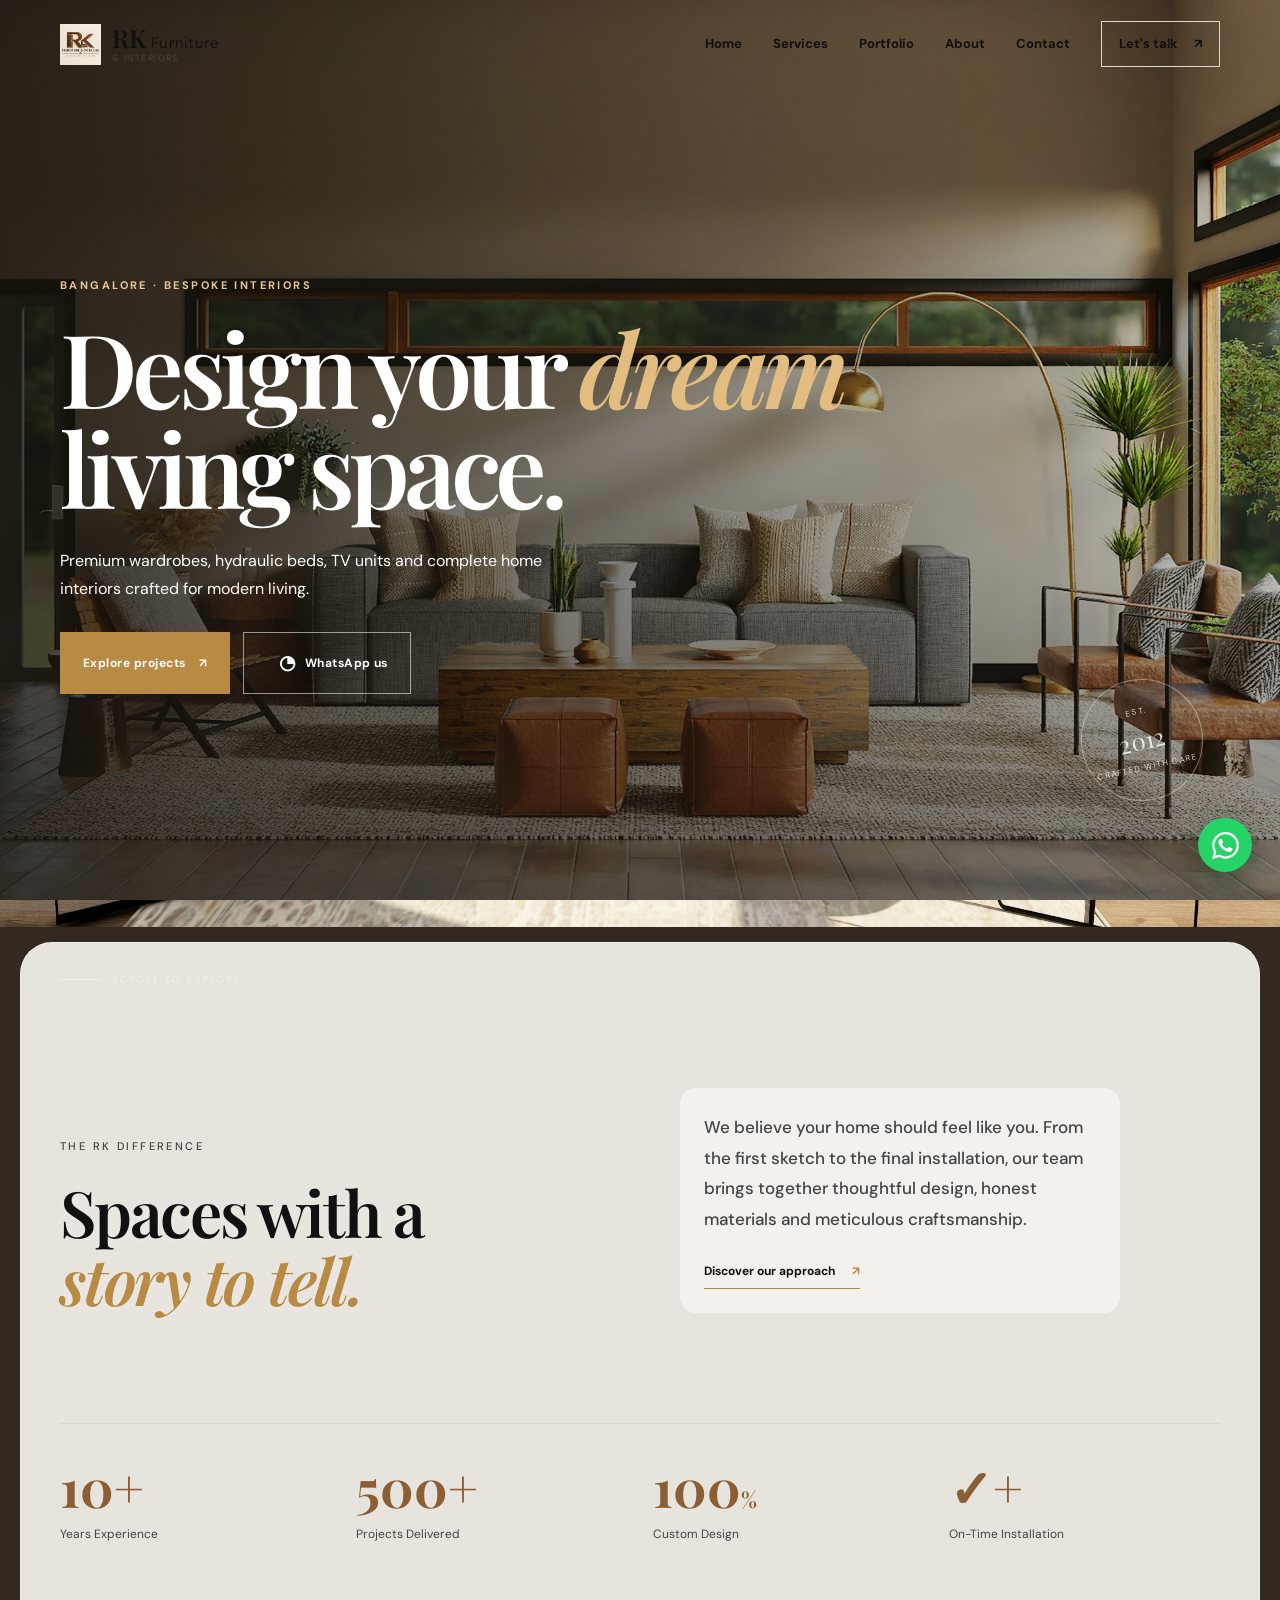
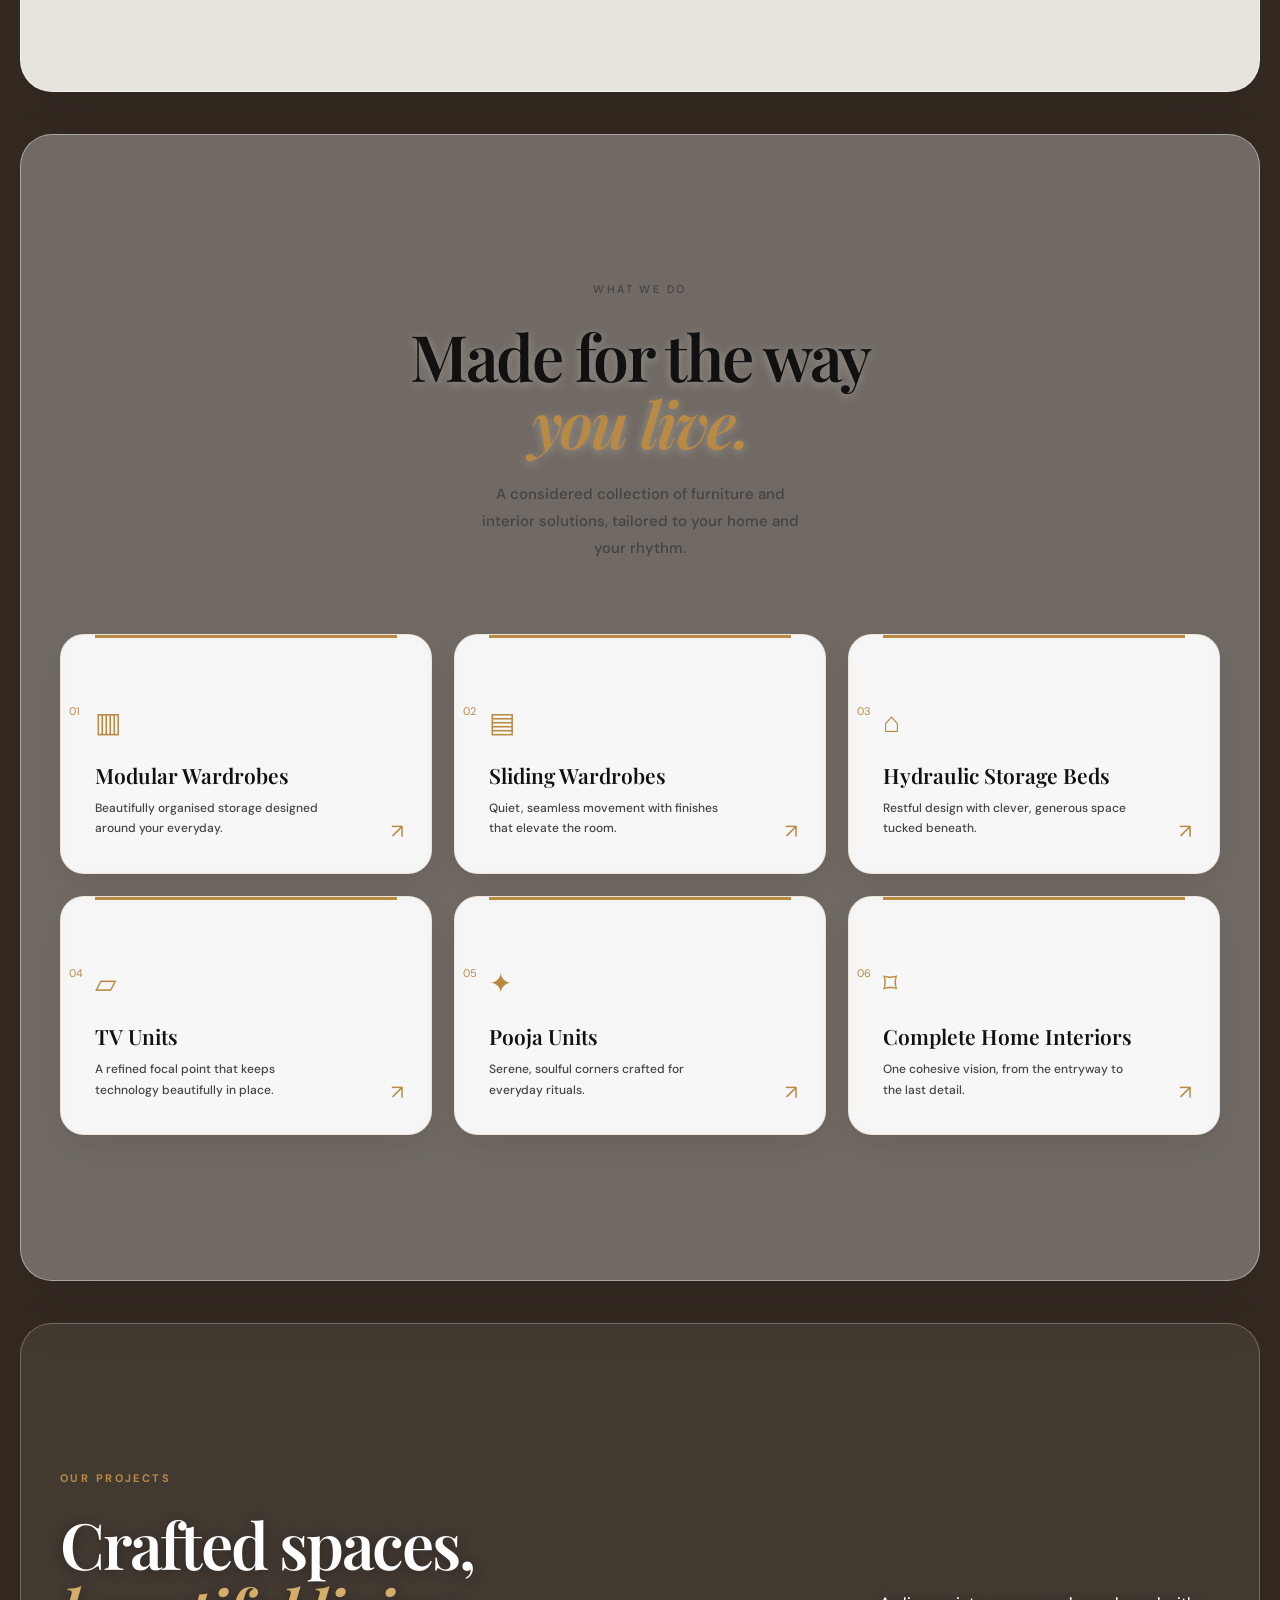
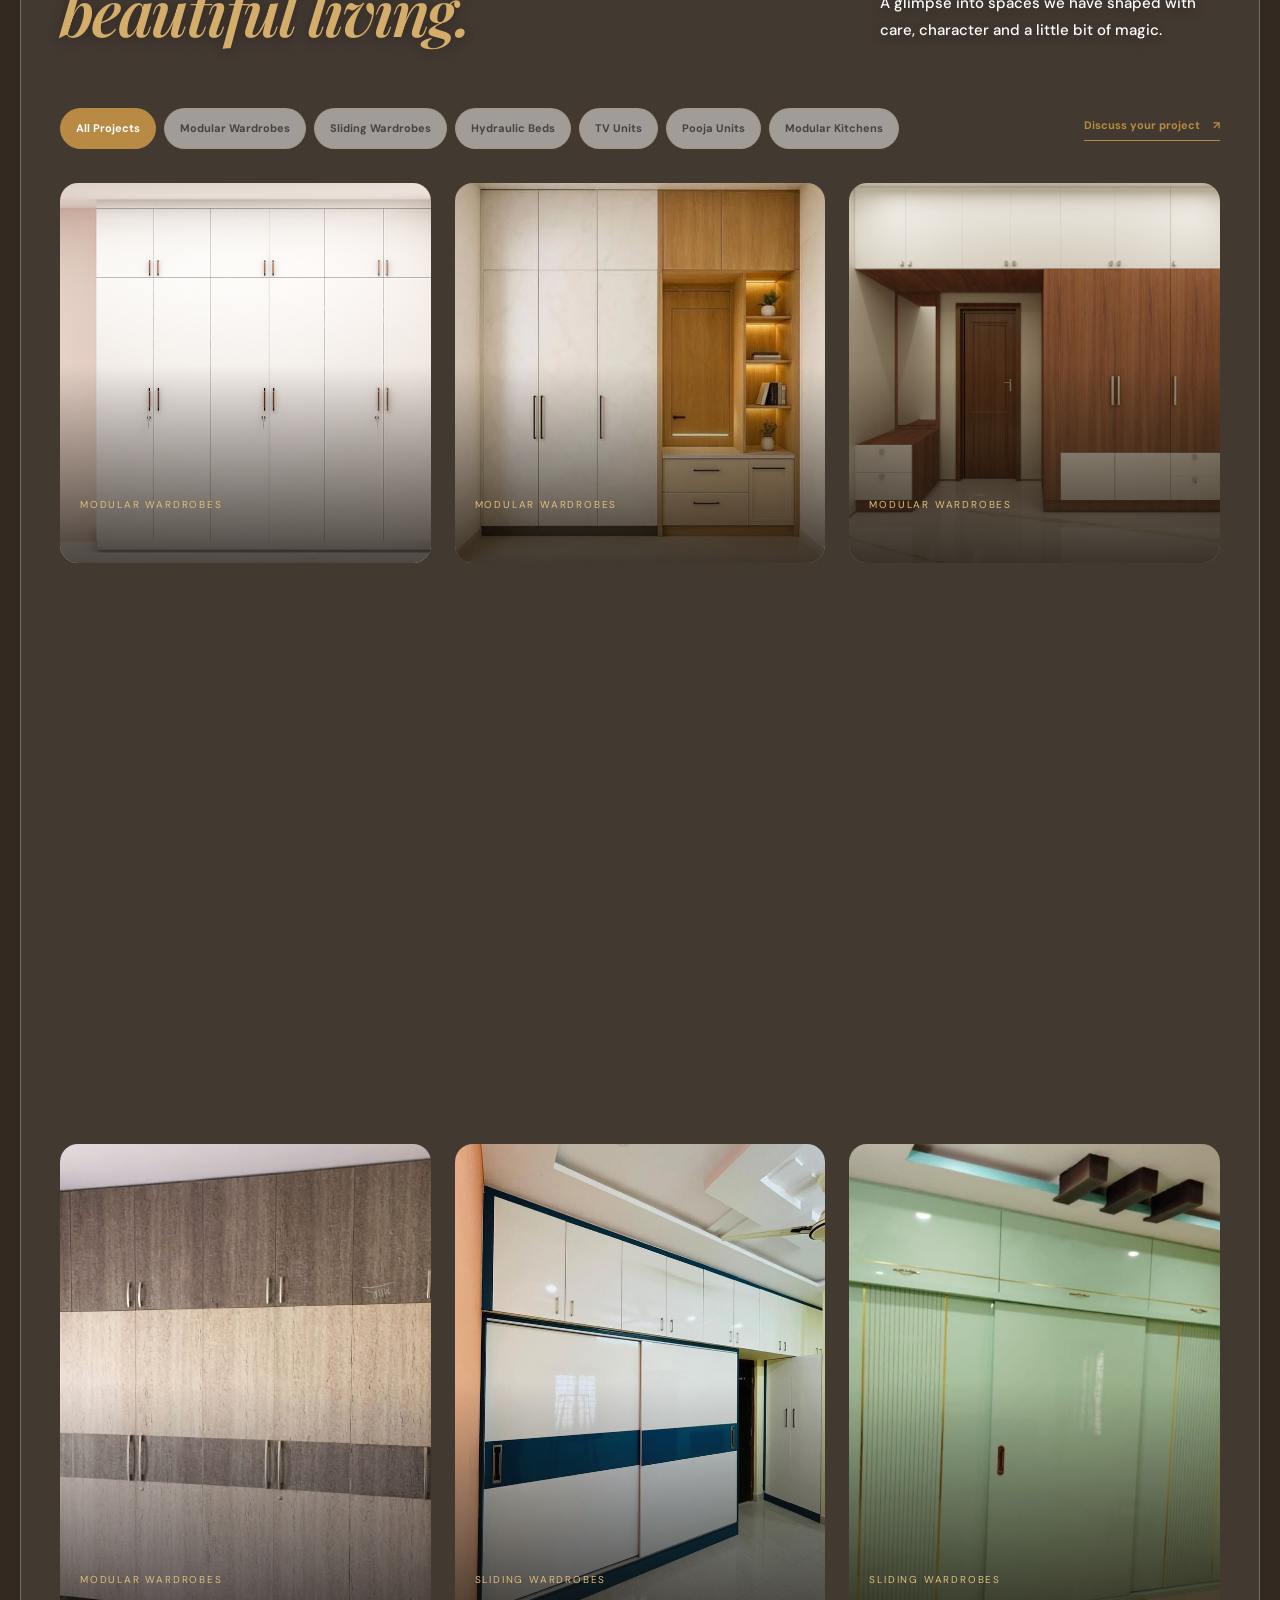
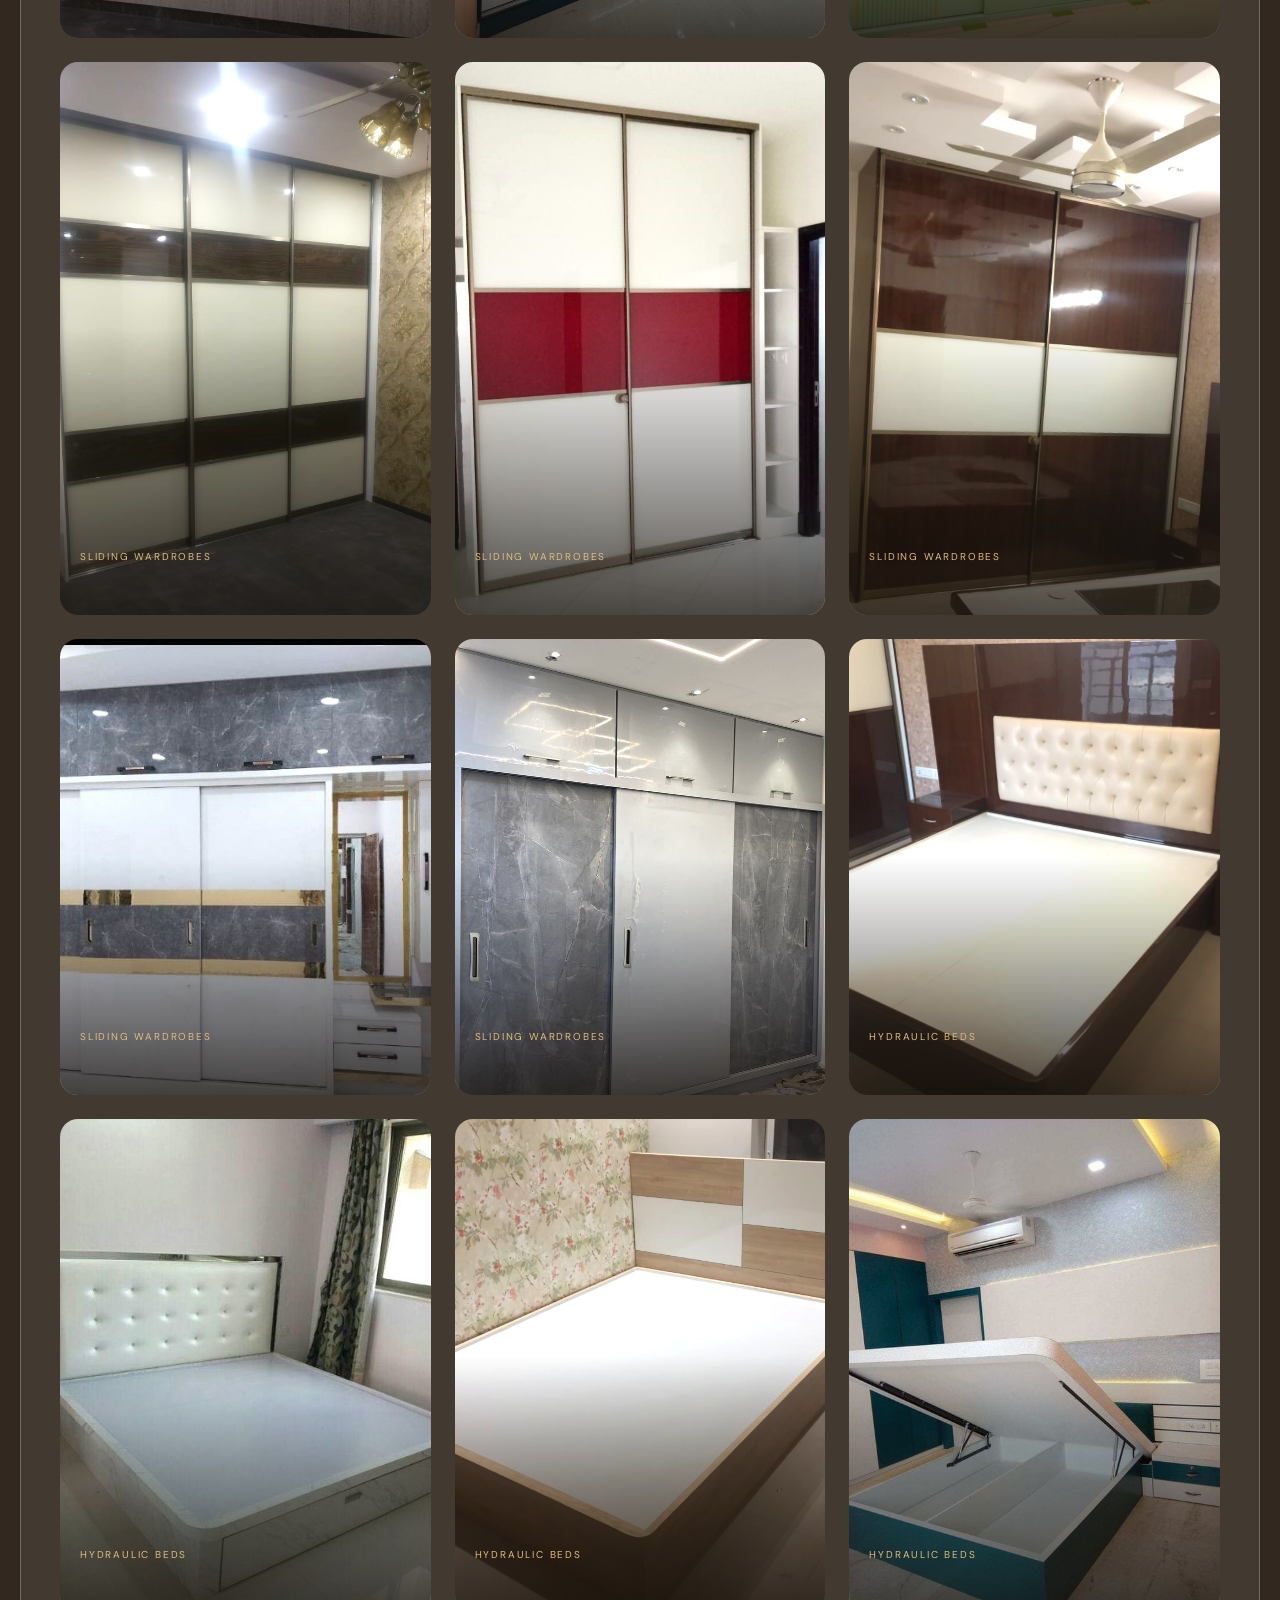
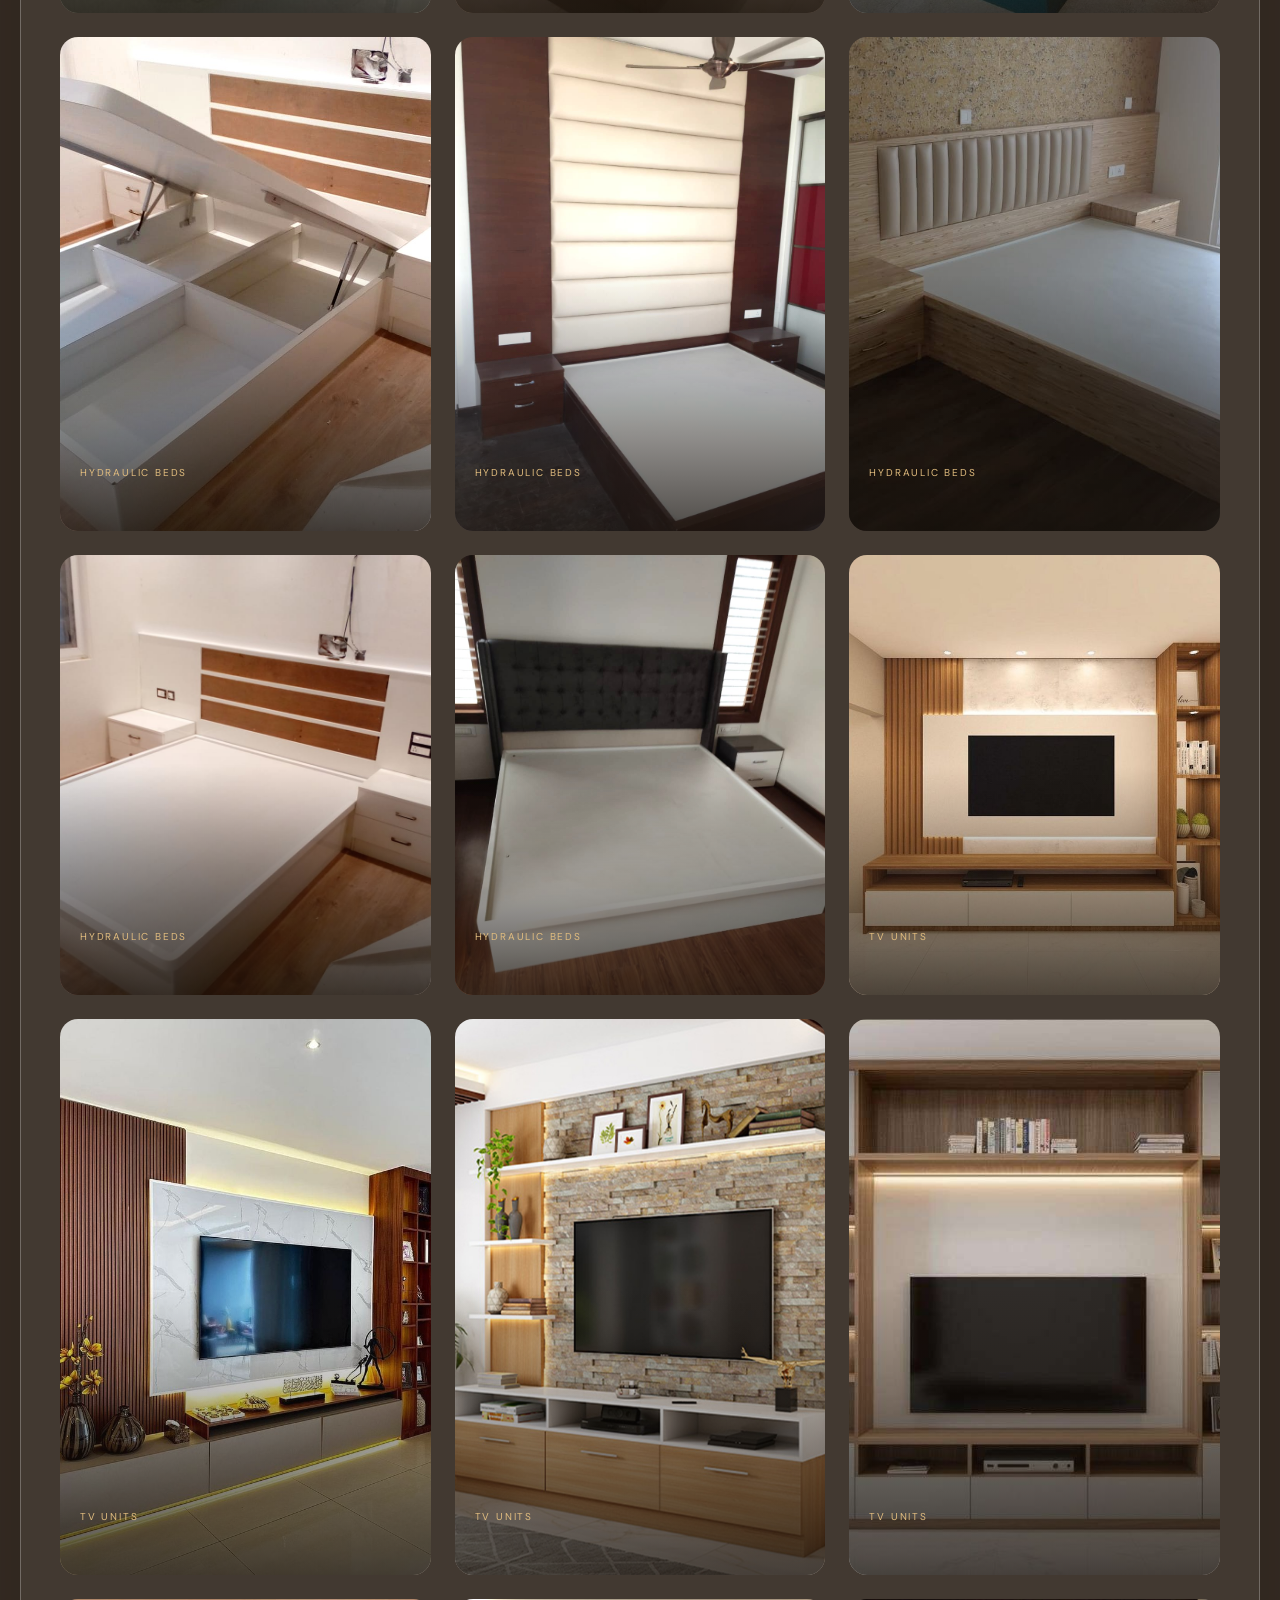
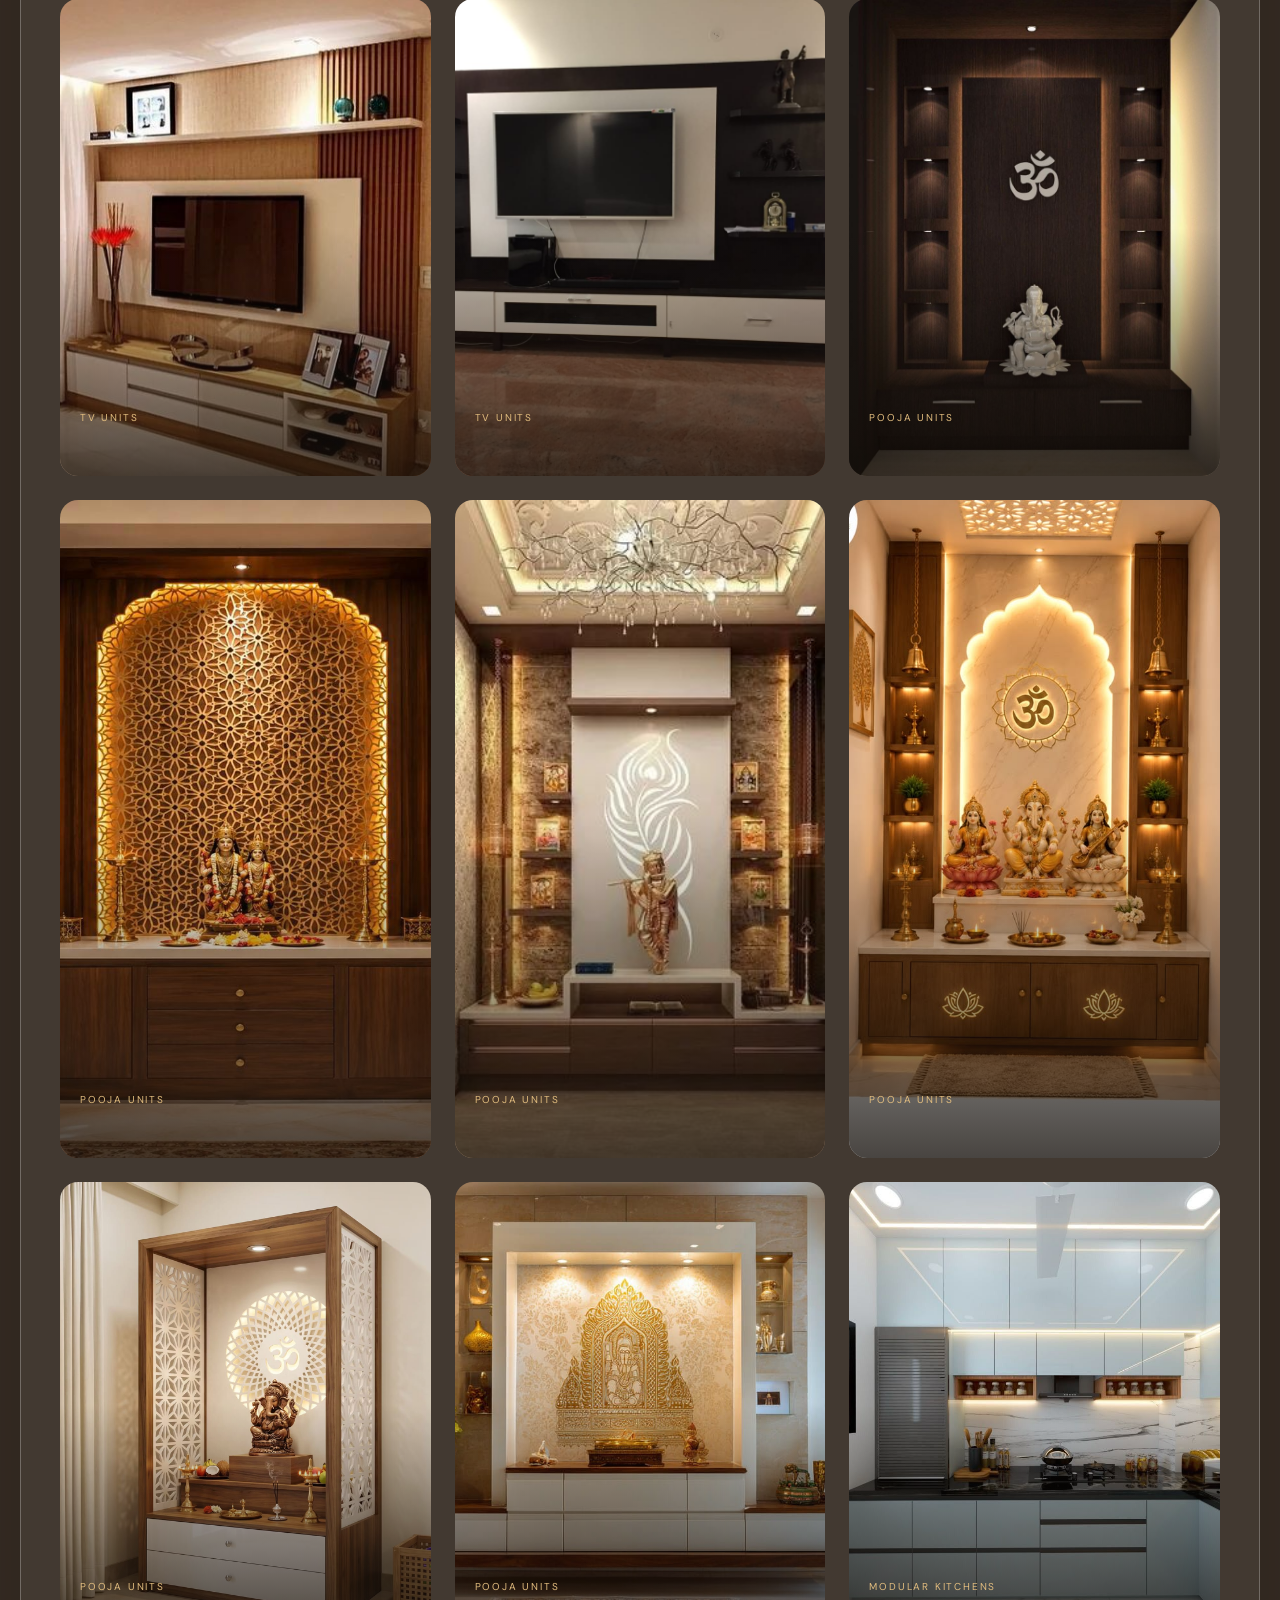
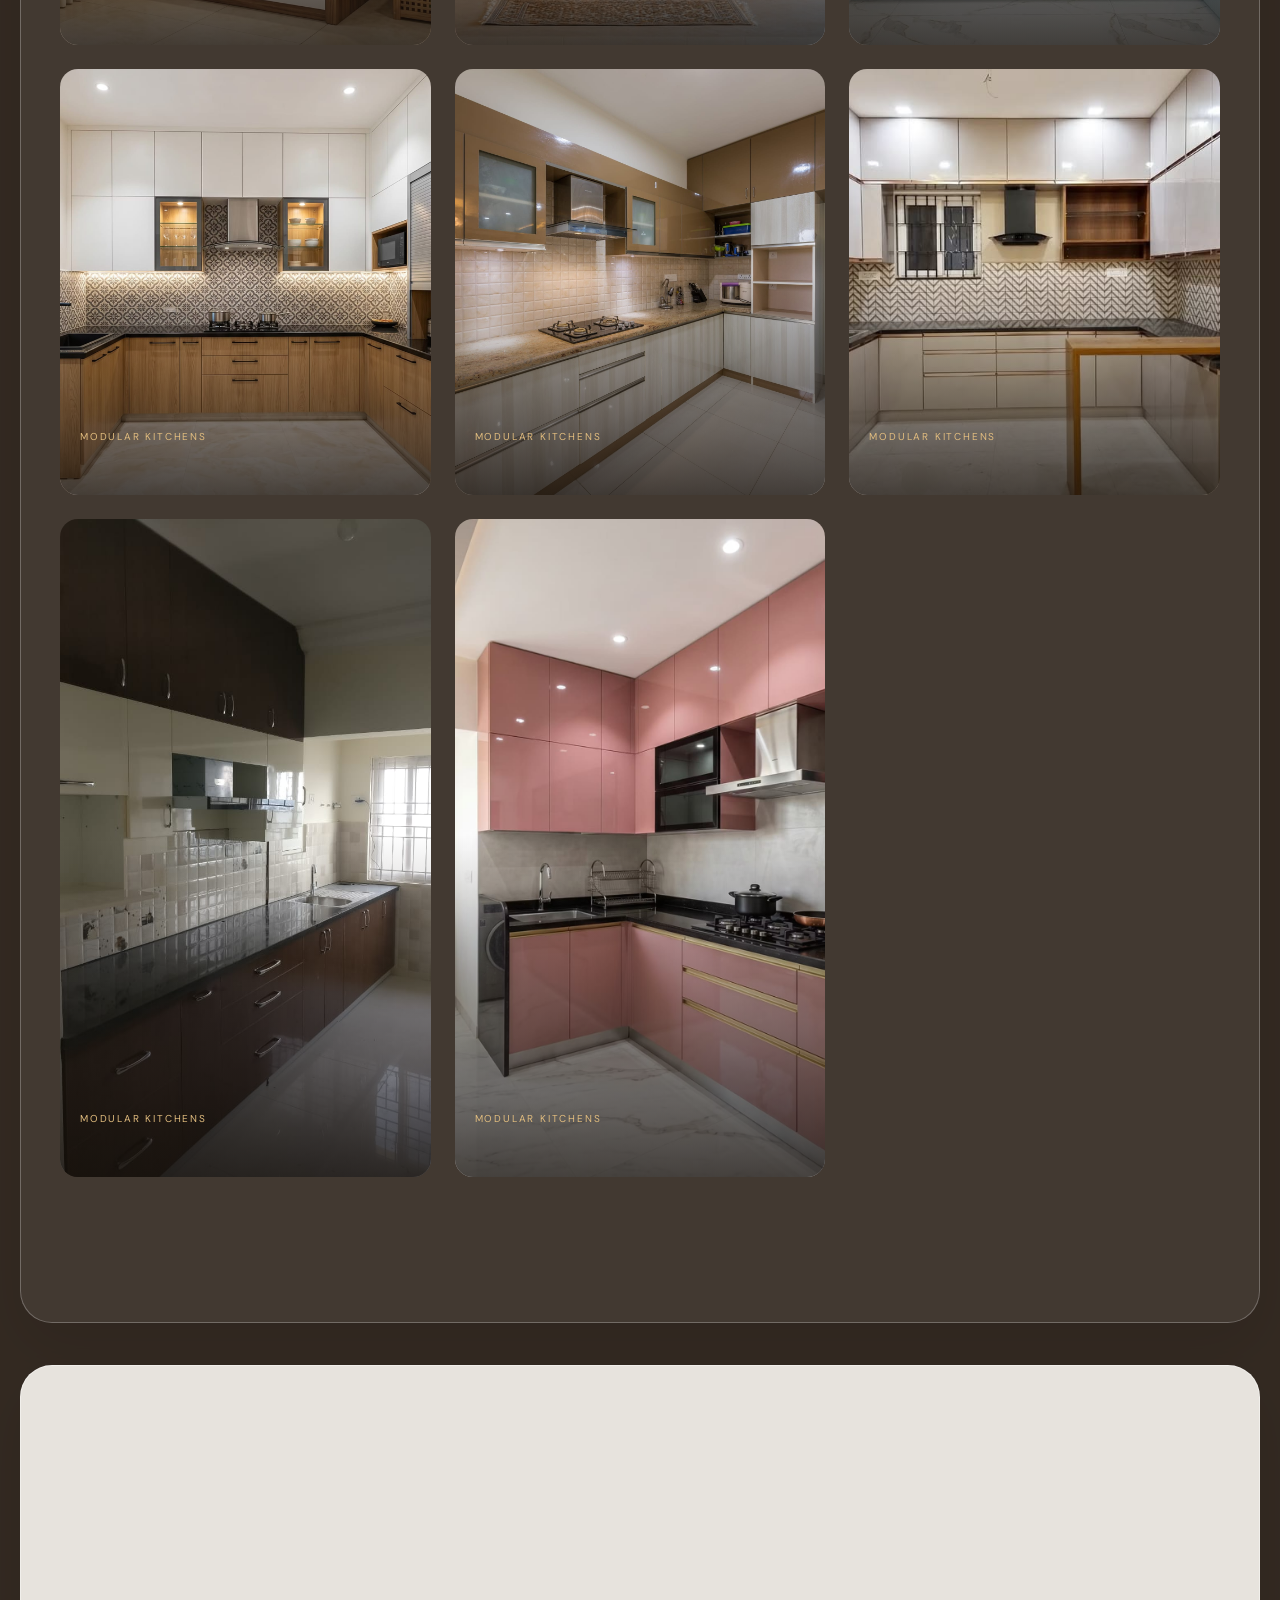
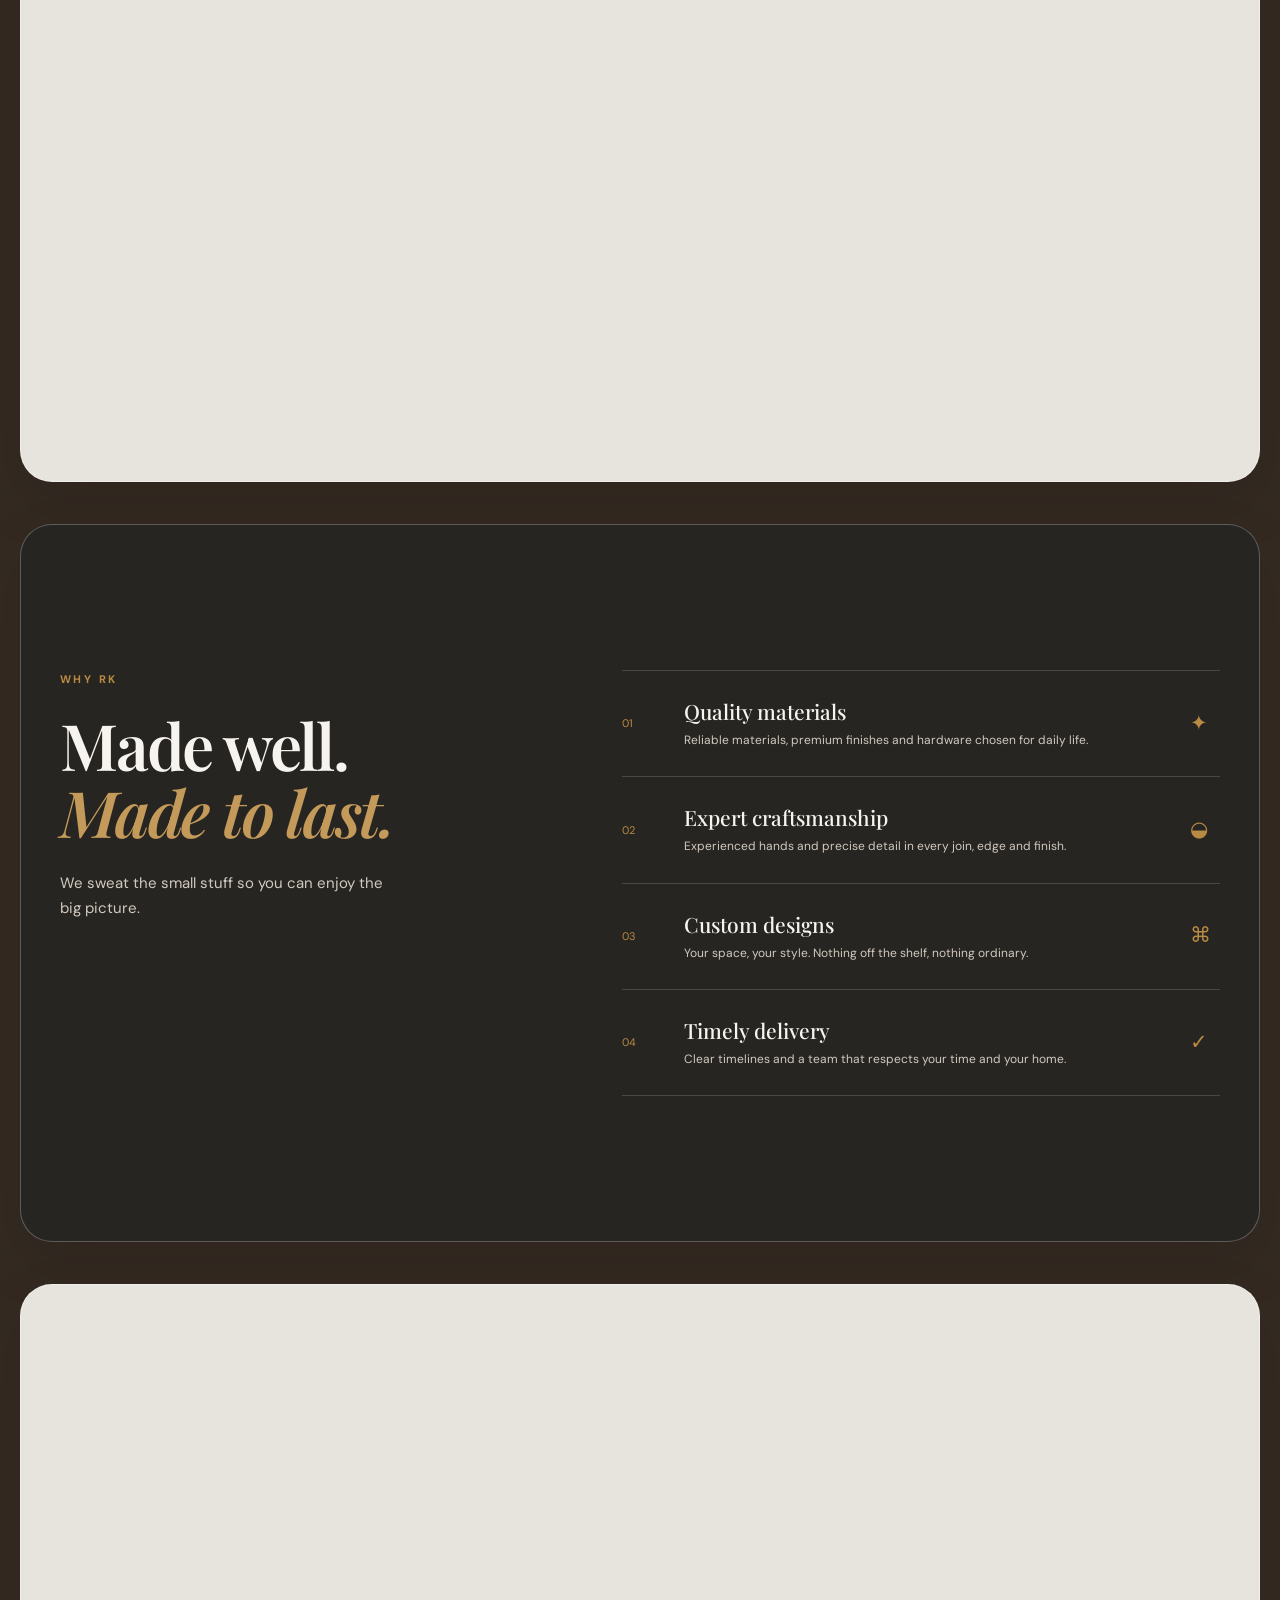
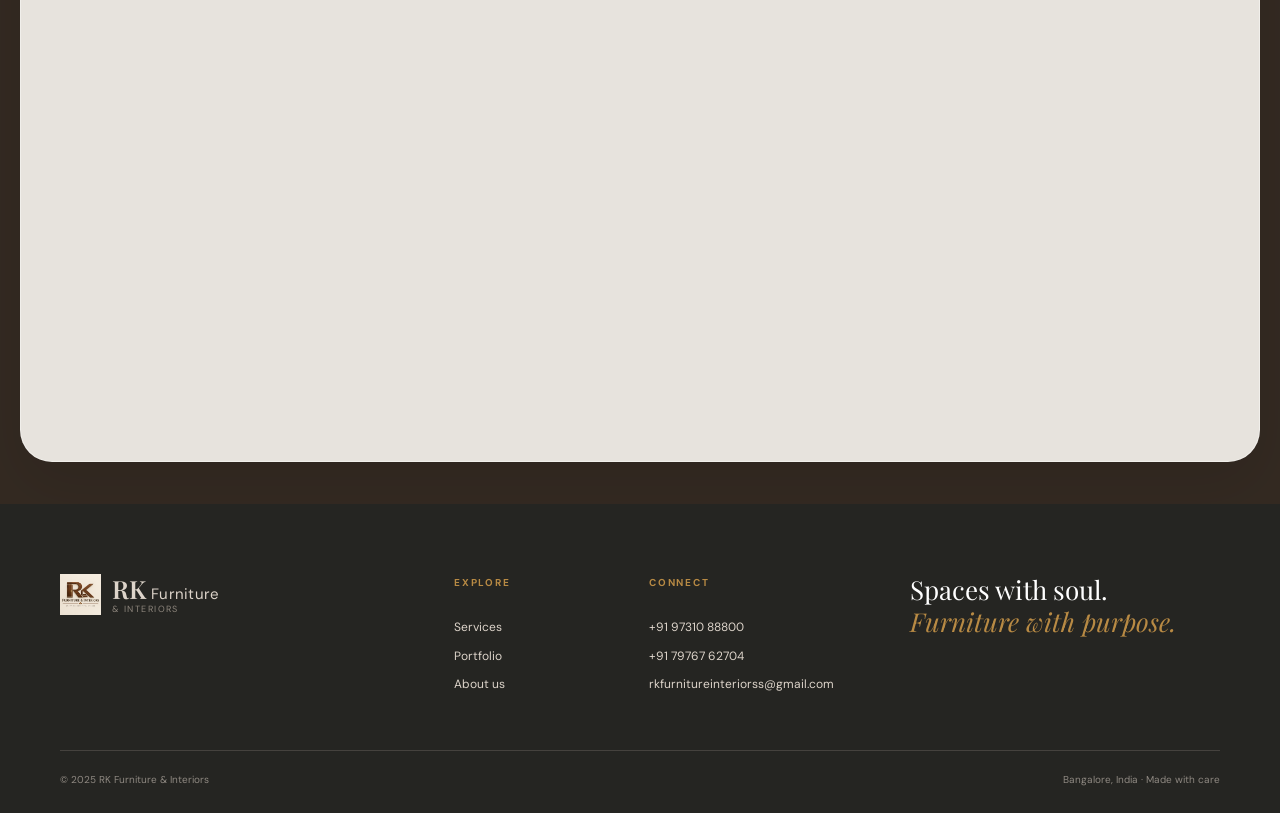
==== index.html @ 52150a74 "Initial RK Furniture website" ====
<!doctype html>
<html lang="en">
<head>
  <meta charset="UTF-8">
  <meta name="viewport" content="width=device-width, initial-scale=1.0">
  <meta name="description" content="RK Furniture & Interiors creates premium, custom furniture and complete home interiors in Bangalore.">
  <meta name="theme-color" content="#f7f4ef">
  <title>RK Furniture & Interiors | Crafted for Modern Living</title>
  <link rel="preconnect" href="https://fonts.googleapis.com">
  <link rel="preconnect" href="https://fonts.gstatic.com" crossorigin>
  <link href="https://fonts.googleapis.com/css2?family=DM+Sans:wght@400;500;600;700&family=Playfair+Display:wght@500;600;700&display=swap" rel="stylesheet">
  <link rel="stylesheet" href="style.css">
</head>
<body>
  <div class="loader" aria-hidden="true">
    <span class="loader-mark">RK</span>
  </div>

  <header class="site-header" id="top">
    <div class="container nav-wrap">
      <a class="brand" href="#home" aria-label="RK Furniture & Interiors home">
        <img src="images/logo.png" alt="RK Furniture & Interiors logo">
        <span><strong>RK</strong> Furniture <small>&amp; Interiors</small></span>
      </a>
      <button class="menu-toggle" aria-label="Open navigation" aria-expanded="false">
        <span></span><span></span><span></span>
      </button>
      <nav class="site-nav" aria-label="Main navigation">
        <a href="#home">Home</a>
        <a href="#services">Services</a>
        <a href="#portfolio">Portfolio</a>
        <a href="#about">About</a>
        <a href="#contact">Contact</a>
        <div class="mobile-nav-contact"><small>Call or WhatsApp</small><a href="tel:+919731088800">+91 97310 88800</a><a href="tel:+917976762704">+91 79767 62704</a></div>
        <a class="nav-cta" href="https://wa.me/919731088800" target="_blank" rel="noopener">Let's talk <span>↗</span></a>
      </nav>
    </div>
  </header>

  <main>
    <section class="hero" id="home">
      <div class="hero-overlay"></div>
      <div class="container hero-content reveal">
        <p class="eyebrow light">Bangalore · Bespoke interiors</p>
        <h1>Design your <em>dream</em><br>living space.</h1>
        <p class="hero-copy">Premium wardrobes, hydraulic beds, TV units and complete home interiors crafted for modern living.</p>
        <div class="hero-actions">
          <a class="button button-gold" href="#portfolio">Explore projects <span>↗</span></a>
          <a class="button button-outline" href="https://wa.me/919731088800" target="_blank" rel="noopener"><span class="whatsapp-symbol">◔</span> WhatsApp us</a>
        </div>
        <div class="hero-note"><span class="scroll-line"></span> Scroll to explore</div>
      </div>
      <div class="hero-stamp" aria-hidden="true"><span>EST.</span><strong>2012</strong><span>CRAFTED WITH CARE</span></div>
    </section>

    <section class="intro section-pad" id="about">
      <div class="container intro-grid">
        <div class="section-heading reveal">
          <p class="eyebrow">The RK difference</p>
          <h2>Spaces with a<br><em>story to tell.</em></h2>
        </div>
        <div class="intro-copy reveal">
          <p>We believe your home should feel like you. From the first sketch to the final installation, our team brings together thoughtful design, honest materials and meticulous craftsmanship.</p>
          <a class="text-link" href="#contact">Discover our approach <span>↗</span></a>
        </div>
      </div>
      <div class="container stats-grid">
        <div class="stat reveal"><strong data-count="10">0</strong><span>Years Experience</span></div>
        <div class="stat reveal"><strong data-count="500">0</strong><span>Projects Delivered</span></div>
        <div class="stat reveal"><strong data-count="100" class="stat-percent">0</strong><span>Custom Design</span></div>
        <div class="stat reveal"><strong class="stat-check">✓</strong><span>On-Time Installation</span></div>
      </div>
    </section>

    <section class="services section-pad section-tint" id="services">
      <div class="container">
        <div class="section-heading centered reveal">
          <p class="eyebrow">What we do</p>
          <h2>Made for the way<br><em>you live.</em></h2>
          <p class="heading-copy">A considered collection of furniture and interior solutions, tailored to your home and your rhythm.</p>
        </div>
        <div class="service-grid">
          <article class="service-card reveal"><span class="service-number">01</span><div class="service-icon">▥</div><h3>Modular Wardrobes</h3><p>Beautifully organised storage designed around your everyday.</p><a href="#contact" aria-label="Enquire about modular wardrobes">↗</a></article>
          <article class="service-card reveal"><span class="service-number">02</span><div class="service-icon">▤</div><h3>Sliding Wardrobes</h3><p>Quiet, seamless movement with finishes that elevate the room.</p><a href="#contact" aria-label="Enquire about sliding wardrobes">↗</a></article>
          <article class="service-card reveal"><span class="service-number">03</span><div class="service-icon">⌂</div><h3>Hydraulic Storage Beds</h3><p>Restful design with clever, generous space tucked beneath.</p><a href="#contact" aria-label="Enquire about hydraulic storage beds">↗</a></article>
          <article class="service-card reveal"><span class="service-number">04</span><div class="service-icon">▱</div><h3>TV Units</h3><p>A refined focal point that keeps technology beautifully in place.</p><a href="#contact" aria-label="Enquire about TV units">↗</a></article>
          <article class="service-card reveal"><span class="service-number">05</span><div class="service-icon">✦</div><h3>Pooja Units</h3><p>Serene, soulful corners crafted for everyday rituals.</p><a href="#contact" aria-label="Enquire about pooja units">↗</a></article>
          <article class="service-card featured reveal"><span class="service-number">06</span><div class="service-icon">⌑</div><h3>Complete Home Interiors</h3><p>One cohesive vision, from the entryway to the last detail.</p><a href="#contact" aria-label="Enquire about complete home interiors">↗</a></article>
        </div>
      </div>
    </section>

    <section class="portfolio section-pad" id="portfolio">
      <div class="container">
        <div class="section-heading split-heading reveal">
          <div><p class="eyebrow">Our Projects</p><h2>Crafted spaces,<br><em>beautiful living.</em></h2></div>
          <p class="heading-copy">A glimpse into spaces we have shaped with care, character and a little bit of magic.</p>
        </div>
        <div class="portfolio-toolbar reveal">
          <div class="portfolio-filters" role="group" aria-label="Filter projects">
            <button class="filter-btn active" type="button" data-filter="all">All Projects</button>
            <button class="filter-btn" type="button" data-filter="wardrobes">Modular Wardrobes</button>
            <button class="filter-btn" type="button" data-filter="sliding">Sliding Wardrobes</button>
            <button class="filter-btn" type="button" data-filter="beds">Hydraulic Beds</button>
            <button class="filter-btn" type="button" data-filter="tv">TV Units</button>
            <button class="filter-btn" type="button" data-filter="pooja">Pooja Units</button>
            <button class="filter-btn" type="button" data-filter="kitchens">Modular Kitchens</button>
          </div>
          <a class="portfolio-whatsapp" href="https://wa.me/919731088800?text=Hello%20RK%20Furniture%20%26%20Interiors%2C%20I%27d%20like%20to%20discuss%20a%20project." target="_blank" rel="noopener">Discuss your project <span>↗</span></a>
        </div>
        <div class="portfolio-grid" id="portfolio-grid" aria-live="polite"></div>
      </div>
    </section>

    <section class="contact section-pad" id="contact">
      <div class="container contact-grid">
        <div class="section-heading reveal"><p class="eyebrow">Let’s create together</p><h2>Your home,<br><em>your story.</em></h2><p class="heading-copy">Tell us a little about your space. We’ll get back to you within one working day.</p><div class="contact-details"><p><small>Call or WhatsApp</small><a href="tel:+919731088800">+91 97310 88800</a><a href="tel:+917976762704">+91 79767 62704</a></p><p><small>Visit us</small><span>Bangalore, Karnataka</span></p></div></div>
        <form class="contact-form reveal" id="contact-form" action="https://formsubmit.co/rkfurnitureinteriorss@gmail.com" method="POST"><input type="hidden" name="_subject" value="New RK Furniture Website Enquiry"><input type="hidden" name="_captcha" value="false"><input type="hidden" name="_template" value="table"><label for="name">Your name<input id="name" name="name" type="text" placeholder="Enter your name" required></label><label for="phone">Phone number<input id="phone" name="phone" type="tel" placeholder="+91 00000 00000" required></label><label for="message">Tell us about your project<textarea id="message" name="message" rows="4" placeholder="I’m looking for..." required></textarea></label><button class="button button-dark" id="whatsapp-submit" type="button">Send enquiry <span>↗</span></button><button class="button button-dark" id="email-submit" type="submit">Send Email Enquiry</button><p class="form-status" role="status"></p></form>
      </div>
    </section>

    <section class="why section-pad section-dark">
      <div class="container why-grid">
        <div class="section-heading reveal"><p class="eyebrow">Why RK</p><h2>Made well.<br><em>Made to last.</em></h2><p class="heading-copy">We sweat the small stuff so you can enjoy the big picture.</p></div>
        <div class="why-list">
          <article class="why-item reveal"><span>01</span><div><h3>Quality materials</h3><p>Reliable materials, premium finishes and hardware chosen for daily life.</p></div><b>✦</b></article>
          <article class="why-item reveal"><span>02</span><div><h3>Expert craftsmanship</h3><p>Experienced hands and precise detail in every join, edge and finish.</p></div><b>◒</b></article>
          <article class="why-item reveal"><span>03</span><div><h3>Custom designs</h3><p>Your space, your style. Nothing off the shelf, nothing ordinary.</p></div><b>⌘</b></article>
          <article class="why-item reveal"><span>04</span><div><h3>Timely delivery</h3><p>Clear timelines and a team that respects your time and your home.</p></div><b>✓</b></article>
        </div>
      </div>
    </section>

    <section class="process section-pad">
      <div class="container">
        <div class="section-heading centered reveal"><p class="eyebrow">How it works</p><h2>From idea to<br><em>inspired living.</em></h2></div>
        <div class="timeline">
          <article class="process-step reveal"><span>01</span><div class="process-icon">⌕</div><h3>Consultation</h3><p>We listen, measure and understand the way you want to live.</p></article>
          <article class="process-step reveal"><span>02</span><div class="process-icon">✎</div><h3>Design</h3><p>Ideas take shape through thoughtful layouts and material stories.</p></article>
          <article class="process-step reveal"><span>03</span><div class="process-icon">▤</div><h3>Manufacturing</h3><p>Our craftspeople bring every detail to life with precision.</p></article>
          <article class="process-step reveal"><span>04</span><div class="process-icon">⌂</div><h3>Installation</h3><p>We install with care, leaving you with a home you love.</p></article>
        </div>
      </div>
    </section>

  </main>

  <footer class="site-footer"><div class="container footer-grid"><a class="brand footer-brand" href="#home"><img src="images/logo.png" alt="RK Furniture & Interiors logo"><span><strong>RK</strong> Furniture <small>&amp; Interiors</small></span></a><div><h4>Explore</h4><a href="#services">Services</a><a href="#portfolio">Portfolio</a><a href="#about">About us</a></div><div><h4>Connect</h4><a href="tel:+919731088800">+91 97310 88800</a><a href="tel:+917976762704">+91 79767 62704</a><a href="mailto:rkfurnitureinteriorss@gmail.com">rkfurnitureinteriorss@gmail.com</a></div><div class="footer-tag">Spaces with soul.<br><em>Furniture with purpose.</em></div></div><div class="container footer-bottom"><span>© 2025 RK Furniture &amp; Interiors</span><span>Bangalore, India · Made with care</span></div></footer>

  <a class="floating-whatsapp" href="https://wa.me/919731088800" target="_blank" rel="noopener" aria-label="Chat with RK Furniture & Interiors on WhatsApp"><svg viewBox="0 0 24 24" aria-hidden="true"><path d="M20.5 3.5A11.8 11.8 0 0 0 12.08 0C5.56 0 .25 5.3.25 11.82c0 2.08.54 4.1 1.57 5.88L.18 24l6.45-1.69a11.8 11.8 0 0 0 5.45 1.38h.01c6.52 0 11.83-5.3 11.83-11.82 0-3.16-1.23-6.13-3.42-8.37ZM12.09 21.7h-.01a9.85 9.85 0 0 1-5.02-1.38l-.36-.21-3.83 1 1.02-3.73-.23-.38a9.84 9.84 0 1 1 8.43 4.7Zm5.4-7.38c-.3-.15-1.78-.88-2.06-.98-.28-.1-.48-.15-.69.15-.2.3-.79.98-.97 1.18-.18.2-.36.23-.66.08-1.78-.89-2.95-1.58-4.13-3.58-.31-.54.31-.5.89-1.66.1-.2.05-.37-.03-.52-.08-.15-.69-1.66-.94-2.27-.25-.59-.5-.51-.69-.52h-.59c-.2 0-.51.08-.79.37-.28.3-1.07 1.04-1.07 2.55s1.1 2.96 1.25 3.16c.15.2 2.17 3.31 5.26 4.64.74.32 1.32.51 1.77.66.74.24 1.41.21 1.94.13.59-.09 1.78-.73 2.03-1.44.25-.71.25-1.32.18-1.44-.08-.13-.28-.2-.59-.35Z"/></svg></a>
  <button class="back-top" aria-label="Back to top">↑</button>
  <div class="lightbox" role="dialog" aria-modal="true" aria-label="Furniture image preview" hidden><button class="lightbox-close" aria-label="Close image preview">×</button><button class="lightbox-prev" aria-label="Previous image">←</button><figure><img src="" alt=""><figcaption><span></span></figcaption></figure><button class="lightbox-next" aria-label="Next image">→</button></div>
  <script src="script.js"></script>
</body>
</html>
---- style.css ----
@import url('https://fonts.googleapis.com/css2?family=DM+Sans:wght@400;500;600;700&family=Playfair+Display:wght@500;600;700&display=swap');
:root{--cream:#f7f4ef;--paper:#fffdf9;--ink:#252321;--muted:#716b63;--line:#ded8cf;--gold:#b18a53;--brown:#754e35;--dark:#252522;--serif:'Playfair Display',Georgia,serif;--sans:'DM Sans',Arial,sans-serif}
*{box-sizing:border-box;margin:0;padding:0}html{scroll-behavior:smooth}body{background:var(--cream);color:var(--ink);font:400 15px/1.7 var(--sans);overflow-x:hidden}body.menu-open{overflow:hidden}a{color:inherit;text-decoration:none}button{font:inherit}img{display:block;max-width:100%}.container{width:min(1160px,calc(100% - 64px));margin:auto}.section-pad{padding:130px 0}.eyebrow{color:var(--gold);font-size:11px;font-weight:700;letter-spacing:.22em;text-transform:uppercase;margin-bottom:22px}.eyebrow.light{color:#e8c794}.section-heading h2{font:600 clamp(42px,5vw,70px)/1.05 var(--serif);letter-spacing:-.035em}.section-heading h2 em{color:var(--gold);font-style:italic}.heading-copy{color:var(--muted);max-width:340px}.centered{text-align:center}.centered .heading-copy{margin:25px auto 0}.section-tint{background:#efebe4}.section-dark{background:var(--dark);color:#f7f4ef}.site-header{position:fixed;top:0;z-index:20;width:100%;border-bottom:1px solid transparent;transition:.3s}.site-header.scrolled{background:rgba(247,244,239,.94);border-color:var(--line);backdrop-filter:blur(14px)}.nav-wrap{height:88px;display:flex;align-items:center;justify-content:space-between}.brand{display:flex;align-items:center;gap:11px;font-size:15px;line-height:1.1;letter-spacing:.02em}.brand img{width:41px;height:41px;object-fit:contain}.brand strong{font-family:var(--serif);font-size:25px;font-weight:600}.brand small{display:block;color:var(--muted);font-size:9px;letter-spacing:.16em;text-transform:uppercase;margin-top:3px}.site-nav{display:flex;align-items:center;gap:31px;font-size:13px;font-weight:700}.site-nav>a:not(.nav-cta){position:relative;padding:7px 0}.site-nav>a:not(.nav-cta):after{content:'';position:absolute;bottom:0;left:0;width:0;height:1px;background:var(--gold);transition:.3s}.site-nav>a:hover:after{width:100%}.nav-cta{border:1px solid var(--line);padding:11px 17px;transition:.3s}.nav-cta:hover{background:var(--ink);color:white;border-color:var(--ink)}.nav-cta span,.button span{margin-left:13px}.mobile-nav-contact{display:none}.menu-toggle{display:none;border:0;background:none;width:32px}.menu-toggle span{display:block;height:1px;background:var(--ink);margin:6px 0}.hero{height:100svh;min-height:670px;display:flex;align-items:center;position:relative;color:white;background:url("images/hero.jpg") center/cover}.hero-overlay{position:absolute;inset:0;background:linear-gradient(90deg,rgba(25,20,14,.76),rgba(25,20,14,.16)),linear-gradient(0deg,rgba(25,20,14,.4),transparent 55%)}.hero-content{position:relative;padding-top:70px}.hero h1{font:600 clamp(54px,8vw,108px)/.98 var(--serif);letter-spacing:-.055em;max-width:800px}.hero h1 em{color:#e2bd7f;font-style:italic}.hero-copy{font-size:16px;line-height:1.7;max-width:510px;margin:30px 0}.hero-actions{display:flex;flex-wrap:wrap;gap:13px}.button{display:inline-flex;align-items:center;justify-content:center;padding:14px 22px;border:1px solid transparent;font-weight:700;font-size:12px;letter-spacing:.04em;transition:.3s}.button-gold{background:var(--gold);color:white}.button-gold:hover{background:#9b743f;transform:translateY(-3px)}.button-outline{border-color:rgba(255,255,255,.55);color:white}.button-outline:hover{background:white;color:var(--ink)}.whatsapp-symbol{font-size:19px;margin-right:8px}.hero-note{display:flex;align-items:center;gap:12px;position:absolute;top:calc(100vh - 135px);font-size:10px;letter-spacing:.18em;text-transform:uppercase;opacity:.75}.scroll-line{width:40px;height:1px;background:white}.hero-stamp{position:absolute;right:6%;bottom:11%;display:flex;flex-direction:column;align-items:center;gap:5px;border:1px solid rgba(255,255,255,.45);border-radius:50%;width:122px;height:122px;justify-content:center;font-size:8px;letter-spacing:.16em;transform:rotate(-12deg);opacity:.8}.hero-stamp strong{font:24px var(--serif);letter-spacing:0}.intro-grid{display:grid;grid-template-columns:1fr 1fr;gap:80px;align-items:end}.intro-copy{max-width:440px;color:var(--muted);font-size:17px}.text-link{display:inline-block;color:var(--ink);font-weight:700;font-size:12px;border-bottom:1px solid var(--gold);padding-bottom:6px;margin-top:27px}.text-link span{color:var(--gold);margin-left:14px}.stats-grid{display:grid;grid-template-columns:repeat(4,1fr);gap:25px;border-top:1px solid var(--line);margin-top:110px;padding-top:28px}.stat strong{display:block;font:600 52px var(--serif);color:var(--brown)}.stat strong:after{content:'+'}.stat:nth-child(3) strong:after{content:'%';font-size:22px}.stat-check{font-size:52px!important}.stat span{color:var(--muted);font-size:12px}.service-grid{display:grid;grid-template-columns:repeat(3,1fr);gap:16px;margin-top:65px}.service-card{position:relative;min-height:270px;padding:32px;background:var(--paper);border:1px solid transparent;transition:.35s}.service-card:hover{border-color:var(--gold);transform:translateY(-7px);box-shadow:0 18px 35px rgba(63,45,28,.08)}.service-card.featured{background:var(--brown);color:white}.service-number{position:absolute;right:24px;top:25px;color:var(--gold);font-size:11px}.service-icon{color:var(--gold);font-size:31px;height:76px}.service-card h3{font:600 22px var(--serif);margin-bottom:12px}.service-card p{color:var(--muted);font-size:13px;max-width:230px}.featured p{color:#dbcbbb}.service-card>a{position:absolute;bottom:28px;right:28px;color:var(--gold);font-size:20px}.split-heading{display:flex;justify-content:space-between;align-items:end;margin-bottom:60px}.portfolio-grid{display:grid;grid-template-columns:1.15fr .85fr .85fr;gap:16px}.project-card{position:relative;border:0;background:transparent;padding:0;min-height:290px;overflow:hidden;text-align:left;cursor:pointer}.project-card img{width:100%;height:100%;object-fit:cover;transition:.7s}.project-card:after{content:'';position:absolute;inset:0;background:linear-gradient(transparent 48%,rgba(20,15,10,.75));transition:.4s}.project-card:hover img{transform:scale(1.07)}.project-card:hover:after{background:linear-gradient(transparent 35%,rgba(20,15,10,.85))}.project-large{grid-row:span 2;min-height:600px}.project-wide{grid-column:span 2}.project-caption{position:absolute;z-index:1;bottom:25px;left:25px;right:20px;color:white}.project-caption small{display:block;color:#e2bd7f;font-size:10px;text-transform:uppercase;letter-spacing:.18em;margin-bottom:6px}.project-caption strong{font:500 23px var(--serif)}.project-caption i{font:16px var(--sans);font-style:normal;color:#e2bd7f;float:right}.why-grid{display:grid;grid-template-columns:.85fr 1.15fr;gap:120px;align-items:start}.why .heading-copy{margin-top:26px;color:#b8b0a6}.why-list{border-top:1px solid #4b4842}.why-item{display:grid;grid-template-columns:45px 1fr 30px;gap:17px;align-items:center;padding:26px 0;border-bottom:1px solid #4b4842}.why-item>span{font-size:11px;color:var(--gold)}.why-item h3{font:500 21px var(--serif)}.why-item p{font-size:12px;color:#aaa39a;margin-top:5px}.why-item b{font-size:21px;color:var(--gold);font-weight:400}.timeline{display:grid;grid-template-columns:repeat(4,1fr);gap:0;margin-top:75px}.process-step{position:relative;padding:0 25px 0 0}.process-step:not(:last-child):after{content:'';height:1px;background:var(--line);position:absolute;top:32px;left:68px;right:25px}.process-step>span{display:block;color:var(--gold);font-size:11px;margin-bottom:18px}.process-icon{position:relative;z-index:1;background:var(--cream);border:1px solid var(--gold);border-radius:50%;width:64px;height:64px;display:grid;place-items:center;font-size:23px;color:var(--brown);margin-bottom:25px}.process-step h3{font:600 22px var(--serif);margin-bottom:9px}.process-step p{color:var(--muted);font-size:13px;max-width:200px}.contact{background:#e8e0d5}.contact-grid{display:grid;grid-template-columns:1fr 1fr;gap:120px}.contact-details{display:flex;gap:45px;margin-top:60px;border-top:1px solid #cfc4b7;padding-top:22px}.contact-details p{display:flex;flex-direction:column}.contact-details small{color:var(--muted);font-size:10px;text-transform:uppercase;letter-spacing:.15em;margin-bottom:5px}.contact-details a,.contact-details span{font-size:14px}.contact-form{padding-top:9px}.contact-form label{display:block;font-size:11px;color:var(--muted);margin-bottom:23px}.contact-form input,.contact-form textarea{display:block;width:100%;border:0;border-bottom:1px solid #bdb2a6;background:transparent;padding:10px 0;color:var(--ink);outline:none;font:15px var(--sans);resize:vertical}.contact-form input:focus,.contact-form textarea:focus{border-color:var(--brown)}.contact-form ::placeholder{color:#9c9287}.button-dark{background:var(--ink);color:white;cursor:pointer}.button-dark:hover{background:var(--brown);transform:translateY(-3px)}.form-status{font-size:12px;color:var(--brown);margin-top:15px}.site-footer{background:#252522;color:#ddd4ca;padding:70px 0 25px}.footer-grid{display:grid;grid-template-columns:1.6fr .7fr 1fr 1.4fr;gap:40px;padding-bottom:55px}.footer-brand{align-self:start}.footer-brand small{color:#8e867d}.footer-grid h4{color:var(--gold);font-size:10px;letter-spacing:.18em;text-transform:uppercase;margin-bottom:18px}.footer-grid div:not(.footer-tag):not(.footer-brand){display:flex;flex-direction:column;gap:8px;font-size:12px}.footer-tag{font:26px/1.2 var(--serif);color:white}.footer-tag em{color:var(--gold);font-style:italic}.footer-bottom{border-top:1px solid #45423e;padding-top:20px;color:#8f8982;display:flex;justify-content:space-between;font-size:10px}.floating-whatsapp{position:fixed;z-index:15;right:28px;bottom:28px;width:54px;height:54px;border-radius:50%;display:grid;place-items:center;background:#25d366;color:#fff;box-shadow:0 7px 25px #163d2680;transition:.3s}.floating-whatsapp:hover{transform:translateY(-5px)}.floating-whatsapp svg{width:27px;fill:currentColor}.back-top{position:fixed;z-index:14;right:28px;bottom:95px;width:36px;height:36px;border:1px solid var(--line);background:var(--paper);cursor:pointer;opacity:0;pointer-events:none;transition:.3s}.back-top.visible{opacity:1;pointer-events:auto}.lightbox{position:fixed;z-index:50;inset:0;background:rgba(22,18,14,.94);display:grid;place-items:center;padding:40px}.lightbox[hidden]{display:none}.lightbox img{max-width:min(100%,950px);max-height:82vh;object-fit:contain}.lightbox p{color:white;margin-top:15px;font:20px var(--serif)}.lightbox-close{position:absolute;right:35px;top:20px;border:0;background:none;color:white;font-size:38px;cursor:pointer}.loader{position:fixed;z-index:100;inset:0;background:var(--cream);display:grid;place-items:center;transition:opacity .5s,visibility .5s}.loader.loaded{opacity:0;visibility:hidden}.loader-mark{font:600 40px var(--serif);color:var(--brown);animation:pulse 1s infinite alternate}@keyframes pulse{to{opacity:.35;transform:scale(.95)}}.reveal{opacity:0;transform:translateY(25px);transition:opacity .7s ease,transform .7s ease}.reveal.visible{opacity:1;transform:none}
@media(max-width:900px){.container{width:min(100% - 40px,650px)}.menu-toggle{display:block;z-index:3}.site-nav{position:fixed;inset:0;background:var(--cream);display:flex;flex-direction:column;justify-content:center;gap:25px;font-size:19px;transform:translateX(100%);transition:.4s}.site-nav.open{transform:none}.mobile-nav-contact{display:flex;flex-direction:column;gap:2px;padding-top:10px;border-top:1px solid var(--line);font-size:14px;font-weight:500}.mobile-nav-contact small{color:var(--gold);font-size:10px;font-weight:700;letter-spacing:.16em;text-transform:uppercase}.nav-cta{font-size:13px}.intro-grid,.why-grid,.contact-grid{grid-template-columns:1fr;gap:45px}.stats-grid{margin-top:70px}.service-grid{grid-template-columns:repeat(2,1fr)}.portfolio-grid{grid-template-columns:1fr 1fr}.project-large{grid-row:span 1;min-height:400px}.project-wide{grid-column:span 2}.timeline{grid-template-columns:repeat(2,1fr);gap:45px 0}.process-step:not(:last-child):after{display:none}.footer-grid{grid-template-columns:1.3fr 1fr 1fr}.footer-tag{grid-column:span 3}.section-pad{padding:95px 0}}
@media(max-width:560px){.container{width:calc(100% - 40px)}.nav-wrap{height:72px}.brand span{font-size:13px}.brand img{width:35px;height:35px}.hero{min-height:680px}.hero-content{padding-top:40px}.hero h1{font-size:54px}.hero-copy{font-size:14px}.hero-stamp{display:none}.section-heading h2{font-size:46px}.intro-copy{font-size:15px}.stats-grid{grid-template-columns:1fr 1fr;gap:25px 10px}.stat strong{font-size:40px}.service-grid,.portfolio-grid{grid-template-columns:1fr}.project-large,.project-wide{grid-column:auto;min-height:360px}.split-heading{display:block}.split-heading .heading-copy{margin-top:25px}.timeline{grid-template-columns:1fr;gap:35px}.contact-details{gap:20px;flex-direction:column}.footer-grid{grid-template-columns:1fr 1fr;gap:35px}.footer-brand,.footer-tag{grid-column:span 2}.footer-bottom{display:block}.footer-bottom span{display:block;margin-top:8px}.floating-whatsapp{right:18px;bottom:18px}.back-top{right:18px;bottom:82px}}

/* Floating luxury panels over a shared architectural backdrop. */
body{position:relative;background:#342a22}
body::before{content:"";position:fixed;inset:-2%;background:url("images/background.jpg") center calc(50% + var(--parallax-offset,0px))/cover no-repeat;z-index:-2;transform:scale(1.02);will-change:background-position}
body::after{content:"";position:fixed;inset:0;background:rgba(0,0,0,.2);z-index:-1;pointer-events:none}
main{position:relative;z-index:0}
.intro,.services,.portfolio,.why,.process,.contact{width:min(1240px,calc(100% - 32px));margin:24px auto 0;border:1px solid rgba(255,255,255,.35);border-radius:32px;overflow:hidden;background:rgba(245,240,235,.2);backdrop-filter:blur(6px);-webkit-backdrop-filter:blur(6px);box-shadow:0 20px 60px rgba(0,0,0,.12),0 8px 20px rgba(0,0,0,.08)}
.intro{margin-top:0}
.section-tint{background:rgba(245,240,235,.2)}
.section-dark{background:rgba(24,22,19,.62);border-color:rgba(255,255,255,.25);box-shadow:0 20px 60px rgba(0,0,0,.2),0 8px 20px rgba(0,0,0,.12)}
.section-dark .heading-copy{color:#d1c9c0}
.service-card{background:rgba(255,253,249,.28);border-color:rgba(255,255,255,.35);backdrop-filter:blur(6px);-webkit-backdrop-filter:blur(6px);box-shadow:0 12px 25px rgba(63,45,28,.08)}
.service-card.featured{background:rgba(117,78,53,.86)}
.process-icon{background:rgba(247,244,239,.7)}
.site-footer{position:relative;z-index:0;margin-top:24px}
.reveal{transform:translateY(25px) scale(.98);transition:opacity .8s ease,transform .8s cubic-bezier(.2,.7,.2,1)}

/* Contrast layer keeps the glass refined while protecting typography from bright imagery. */
:root{--gold:#c49a5a}
.intro,.services,.portfolio,.process,.contact,.service-card{position:relative;background:rgba(255,255,255,.15);backdrop-filter:blur(4px);-webkit-backdrop-filter:blur(4px)}
.intro::before,.services::before,.portfolio::before,.process::before,.contact::before,.service-card::before{content:"";position:absolute;inset:0;background:rgba(0,0,0,.15);pointer-events:none;z-index:0}
.intro>.container,.services>.container,.portfolio>.container,.process>.container,.contact>.container,.service-card>*{position:relative;z-index:1}
.intro .section-heading h2,.services .section-heading h2,.portfolio .section-heading h2,.process .section-heading h2,.contact .section-heading h2{color:#1e1e1e;text-shadow:0 2px 10px rgba(255,255,255,.3)}
.intro p,.services p,.portfolio .heading-copy,.process p,.contact p,.contact-form label{color:#3f3f3f;font-weight:500}
.intro .section-heading em,.services .section-heading em,.portfolio .section-heading em,.process .section-heading em,.contact .section-heading em{color:#c49a5a}
.intro-copy,.contact-form{background:linear-gradient(90deg,rgba(255,255,255,.35),rgba(255,255,255,.15));border-radius:16px;padding:24px}
.section-dark{background:rgba(24,22,19,.62)}
.section-dark::before{background:rgba(0,0,0,.08)}
.section-dark .section-heading h2,.section-dark .why-item h3{color:#f7f4ef;text-shadow:none}
.section-dark .heading-copy,.section-dark .why-item p{color:#d1c9c0;font-weight:400}
.section-dark .section-heading em{color:#c49a5a}
.featured{background:rgba(117,78,53,.86)!important}
.featured p{color:#f0ded0!important}

/* Readability-first luxury finish: the backdrop stays atmospheric, while content
   sits on a bright, frosted surface with a clear contrast layer beneath it. */
:root{--ink:#111111;--muted:#444444;--gold:#b88a44;--cream:#f7f3ee;--paper:#ffffff}
body::after{background:rgba(0,0,0,.35)}
.intro,.services,.portfolio,.process,.contact{background:rgba(255,255,255,.82);backdrop-filter:blur(14px);-webkit-backdrop-filter:blur(14px);border:1px solid rgba(255,255,255,.4);box-shadow:0 30px 80px rgba(0,0,0,.15)}
.intro::before,.services::before,.portfolio::before,.process::before,.contact::before{background:rgba(0,0,0,.35)}
.intro .section-heading h2,.services .section-heading h2,.portfolio .section-heading h2,.process .section-heading h2,.contact .section-heading h2{color:#111;font-weight:600}
.intro .section-heading em,.services .section-heading em,.portfolio .section-heading em,.process .section-heading em,.contact .section-heading em{color:#b88a44}
.intro p,.services p,.portfolio .heading-copy,.process p,.contact p,.contact-form label{color:#444;line-height:1.8;opacity:1}
.stat strong{color:#8b5e34;font-weight:700}
.service-card{background:rgba(255,255,255,.92);border:1px solid rgba(184,138,68,.15);backdrop-filter:blur(10px);-webkit-backdrop-filter:blur(10px);transition:all .4s ease}
.service-card::before{background:rgba(255,255,255,.03)}
.service-card:hover{transform:translateY(-12px);box-shadow:0 30px 70px rgba(0,0,0,.18)}
.service-card.visible{transition:all .4s ease}
.service-card h3,.service-card p{position:relative;z-index:1}
.intro-copy,.contact-form{background:linear-gradient(90deg,rgba(255,255,255,.35),rgba(255,255,255,.15));color:#444}
.reveal{opacity:0;transform:translateY(50px);transition:opacity .8s ease,transform .8s ease}
.reveal.visible{opacity:1;transform:translateY(0)}

/* Editorial service cards: compact silhouettes, generous detail space and a
   quiet architectural gold rule. */
.service-grid{gap:22px;align-items:stretch}
.service-card{min-height:238px;padding:38px 34px 34px;border-radius:24px;background:rgba(255,255,255,.92)!important;border:1px solid rgba(184,138,68,.15);box-shadow:0 14px 32px rgba(0,0,0,.08);overflow:hidden;transition:all .4s ease}
.service-card::after{content:"";position:absolute;top:0;left:34px;right:34px;height:3px;background:#b88a44}
.service-card.featured{color:var(--ink)}
.service-card.featured p{color:#444!important}
.service-card:hover{transform:translateY(-10px);box-shadow:0 26px 55px rgba(0,0,0,.15)}
.service-number{top:25px;right:26px}
.service-icon{height:62px;font-size:28px}
.service-card h3{font-size:21px;margin-bottom:9px}
.service-card p{font-size:12px;line-height:1.7;max-width:245px}
.service-card>a{bottom:25px;right:27px}

/* Editorial section rhythm: each chapter has its own surface so the page
   alternates between open imagery, cream paper, glass and dark architecture. */
body::after{background:rgba(0,0,0,.1)}
.intro,.services,.portfolio,.why,.process,.contact{margin-top:42px;margin-bottom:42px;box-shadow:0 24px 60px rgba(0,0,0,.1)}
.intro,.process,.contact{background:rgba(247,243,238,.92);backdrop-filter:none;-webkit-backdrop-filter:none}
.services{background:rgba(255,255,255,.3);backdrop-filter:blur(8px);-webkit-backdrop-filter:blur(8px)}
.portfolio{background:rgba(255,255,255,.07);backdrop-filter:none;-webkit-backdrop-filter:none;border-color:rgba(255,255,255,.25)}
.why{background:rgba(37,37,34,.84)}
.intro::before,.services::before,.portfolio::before,.process::before,.contact::before{background:transparent;backdrop-filter:none;-webkit-backdrop-filter:none}
.portfolio .section-heading h2,.portfolio .heading-copy{color:#fff;text-shadow:0 2px 12px rgba(0,0,0,.32)}
.portfolio .section-heading em{color:#d5ad6a}
.intro-copy,.contact-form{background:rgba(255,255,255,.5)}
.services .service-grid{margin-top:72px}
.service-card{min-height:226px}
.section-pad{padding:145px 0}
.hero+ .intro{margin-top:42px}
@media(max-width:900px){.section-pad{padding:105px 0}.intro,.services,.portfolio,.why,.process,.contact{margin-top:28px;margin-bottom:28px}}
@media(max-width:560px){.section-pad{padding:88px 0}.intro,.services,.portfolio,.why,.process,.contact{width:calc(100% - 24px);margin-top:18px;margin-bottom:18px}}

/* Flexible portfolio: duplicate a project-card block to add another project. */
.portfolio-grid{grid-template-columns:repeat(3,1fr);gap:24px}
.project-card,.project-large,.project-wide{grid-column:auto;grid-row:auto;min-height:380px;border-radius:18px}
.project-card img{height:100%}
.project-caption{bottom:20px;left:20px}
.project-caption i{float:right;font-size:18px;font-style:normal;color:#e2bd7f;opacity:0;transform:translate(-8px,8px);transition:.35s}
.project-card:hover .project-caption i{opacity:1;transform:none}
.project-card:focus-visible{outline:2px solid #d5ad6a;outline-offset:4px}
.lightbox{grid-template-columns:auto minmax(0,900px) auto;gap:24px}
.lightbox figure{margin:0;text-align:center}
.lightbox figcaption{margin-top:14px;color:#fff;text-align:left}
.lightbox figcaption span{display:block;color:#d5ad6a;font-size:11px;letter-spacing:.12em;text-transform:uppercase}
.lightbox-prev,.lightbox-next{width:48px;height:48px;border:1px solid rgba(255,255,255,.45);background:rgba(255,255,255,.08);color:#fff;cursor:pointer;font-size:22px;transition:.3s}
.lightbox-prev:hover,.lightbox-next:hover{background:#b88a44;border-color:#b88a44}
@media(max-width:900px){.portfolio-grid{grid-template-columns:repeat(2,1fr)}.project-card,.project-large,.project-wide{min-height:330px}.lightbox{grid-template-columns:40px minmax(0,1fr) 40px;gap:10px;padding:25px 15px}.lightbox-prev,.lightbox-next{width:40px;height:40px}}
@media(max-width:560px){.portfolio-grid{grid-template-columns:1fr}.project-card,.project-large,.project-wide{min-height:360px}.lightbox{grid-template-columns:1fr;grid-template-rows:auto 1fr auto;gap:15px}.lightbox figure{grid-row:2}.lightbox-prev,.lightbox-next{position:absolute;top:50%;z-index:2}.lightbox-prev{left:12px}.lightbox-next{right:12px}}

/* Portfolio browsing controls remain compact on desktop and scroll horizontally
   on smaller screens so every category stays accessible without wrapping. */
.portfolio-toolbar{display:flex;align-items:center;justify-content:space-between;gap:28px;margin:0 0 30px}
.portfolio-filters{display:flex;gap:8px;overflow-x:auto;scrollbar-width:none;padding:4px 0}
.portfolio-filters::-webkit-scrollbar{display:none}
.filter-btn{white-space:nowrap;border:1px solid rgba(184,138,68,.25);border-radius:999px;padding:10px 15px;background:rgba(255,255,255,.5);color:#444;font-size:11px;font-weight:700;cursor:pointer;transition:all .3s ease}
.filter-btn:hover,.filter-btn.active{background:#b88a44;color:#fff;border-color:#b88a44}
.portfolio-whatsapp{flex:none;color:#b88a44;font-size:11px;font-weight:700;border-bottom:1px solid #b88a44;padding-bottom:5px}
.portfolio-whatsapp span{margin-left:10px}
.project-card[hidden]{display:none}
@media(max-width:900px){.portfolio-toolbar{display:block}.portfolio-whatsapp{display:inline-block;margin-top:18px}}

/* Airier glass finish keeps the architecture visible through each panel. */
body::after{background:rgba(0,0,0,.2)}
.intro,.services,.portfolio,.process,.contact{background:rgba(255,255,255,.15);backdrop-filter:blur(8px);-webkit-backdrop-filter:blur(8px)}
.intro::before,.services::before,.portfolio::before,.process::before,.contact::before{background:rgba(255,255,255,.15);backdrop-filter:blur(8px);-webkit-backdrop-filter:blur(8px)}

/* Final editorial balance: open image, paper, glass and dark chapters. */
body::after{background:rgba(0,0,0,.1)}
.intro,.services,.portfolio,.why,.process,.contact{margin-top:42px;margin-bottom:42px;box-shadow:0 24px 60px rgba(0,0,0,.1)}
.intro,.process,.contact{background:rgba(247,243,238,.92);backdrop-filter:none;-webkit-backdrop-filter:none}
.services{background:rgba(255,255,255,.3);backdrop-filter:blur(8px);-webkit-backdrop-filter:blur(8px)}
.portfolio{background:rgba(255,255,255,.07);backdrop-filter:none;-webkit-backdrop-filter:none;border-color:rgba(255,255,255,.25)}
.why{background:rgba(37,37,34,.84)}
.intro::before,.services::before,.portfolio::before,.process::before,.contact::before{background:transparent;backdrop-filter:none;-webkit-backdrop-filter:none}
.portfolio .section-heading h2,.portfolio .heading-copy{color:#fff;text-shadow:0 2px 12px rgba(0,0,0,.32)}
.portfolio .section-heading em{color:#d5ad6a}
.intro-copy,.contact-form{background:rgba(255,255,255,.5)}
.services .service-grid{margin-top:72px}
.service-card{min-height:226px}
.section-pad{padding:145px 0}
.hero+.intro{margin-top:42px}
@media(max-width:900px){.section-pad{padding:105px 0}.intro,.services,.portfolio,.why,.process,.contact{margin-top:28px;margin-bottom:28px}}
@media(max-width:560px){.section-pad{padding:88px 0}.intro,.services,.portfolio,.why,.process,.contact{width:calc(100% - 24px);margin-top:18px;margin-bottom:18px}}
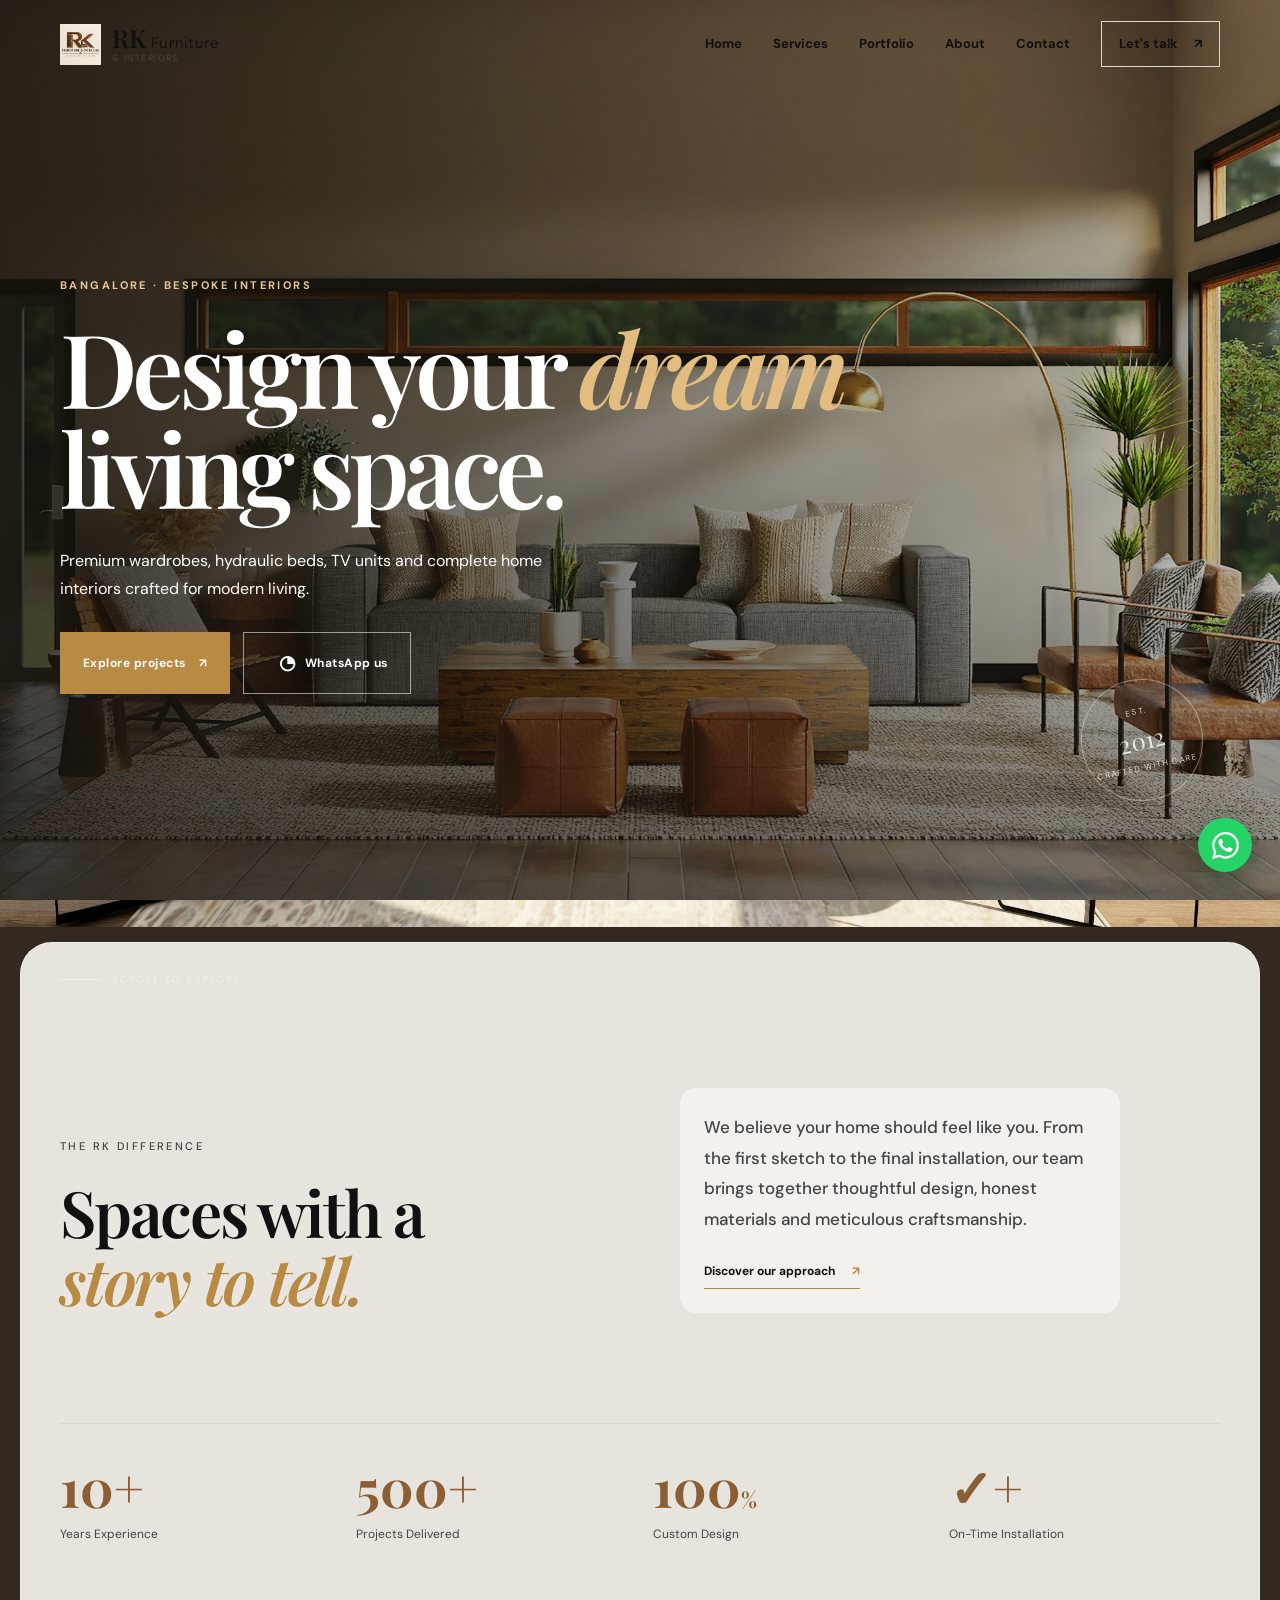
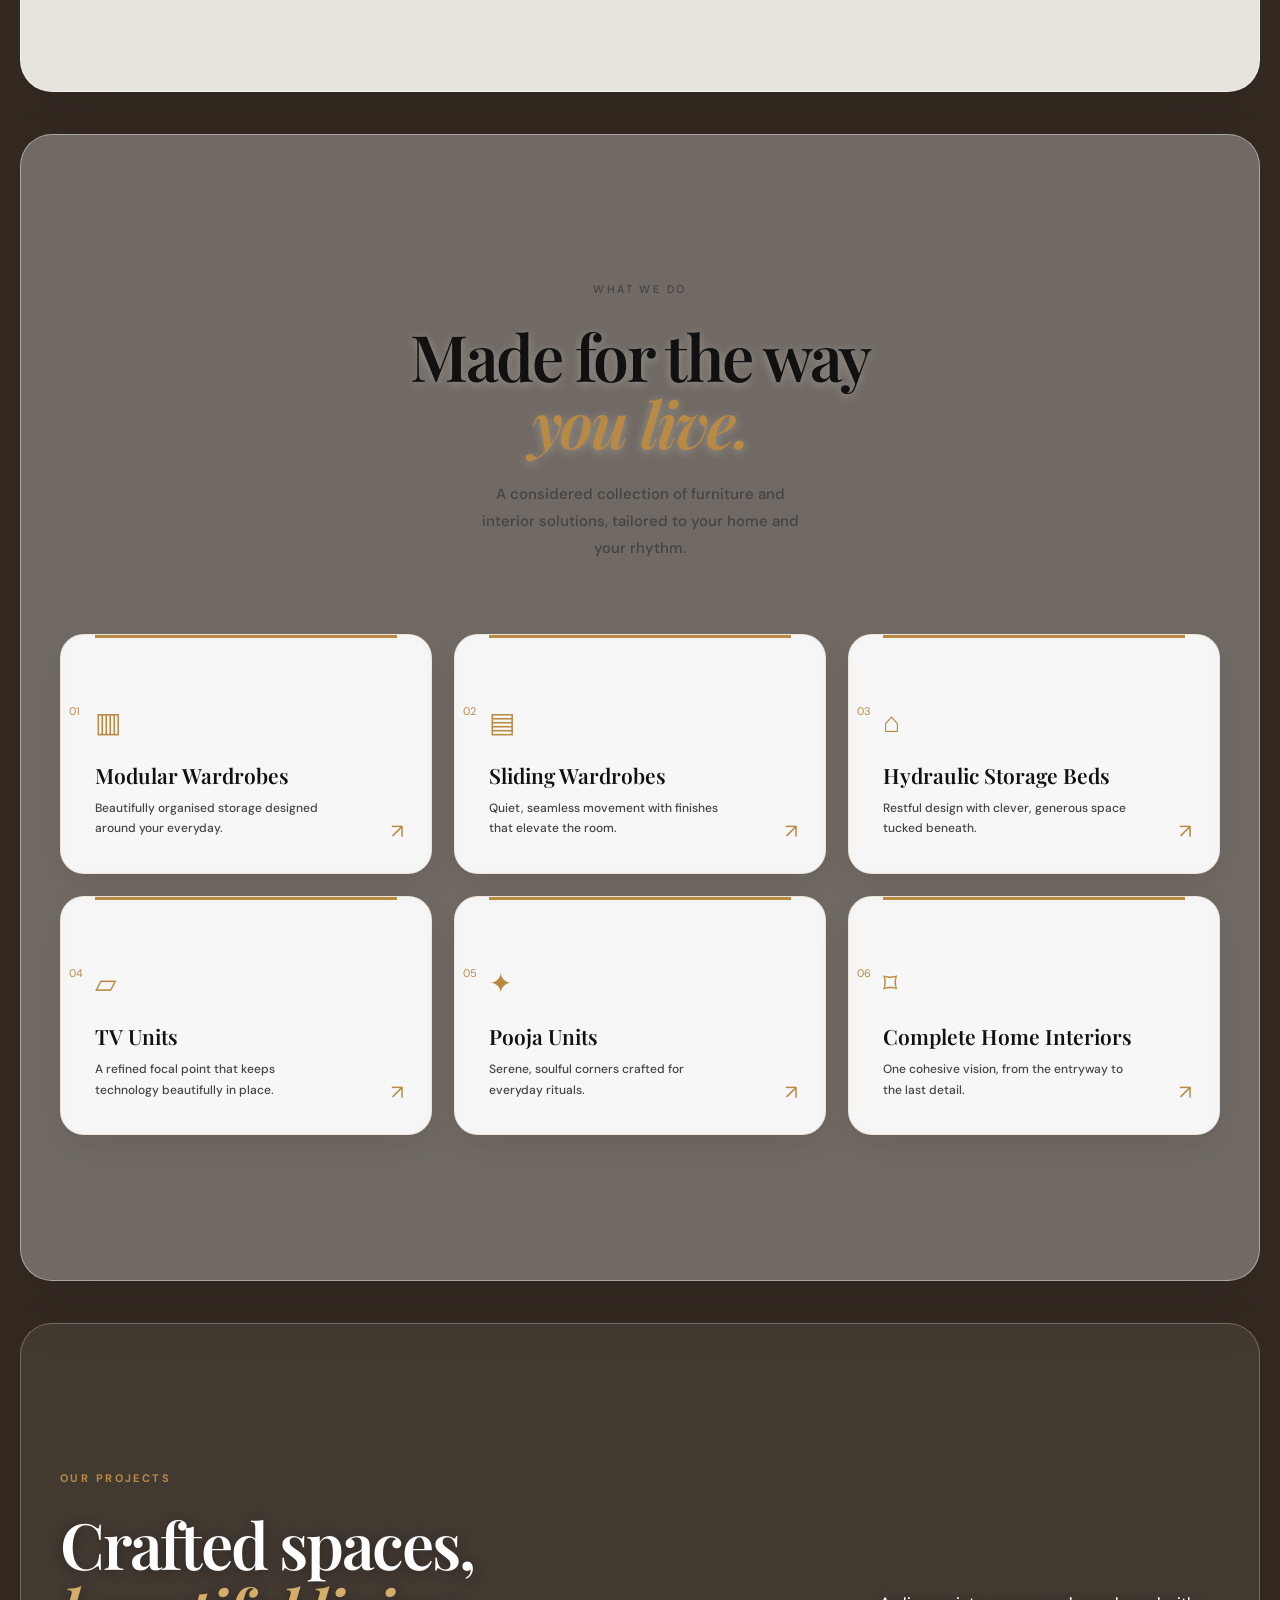
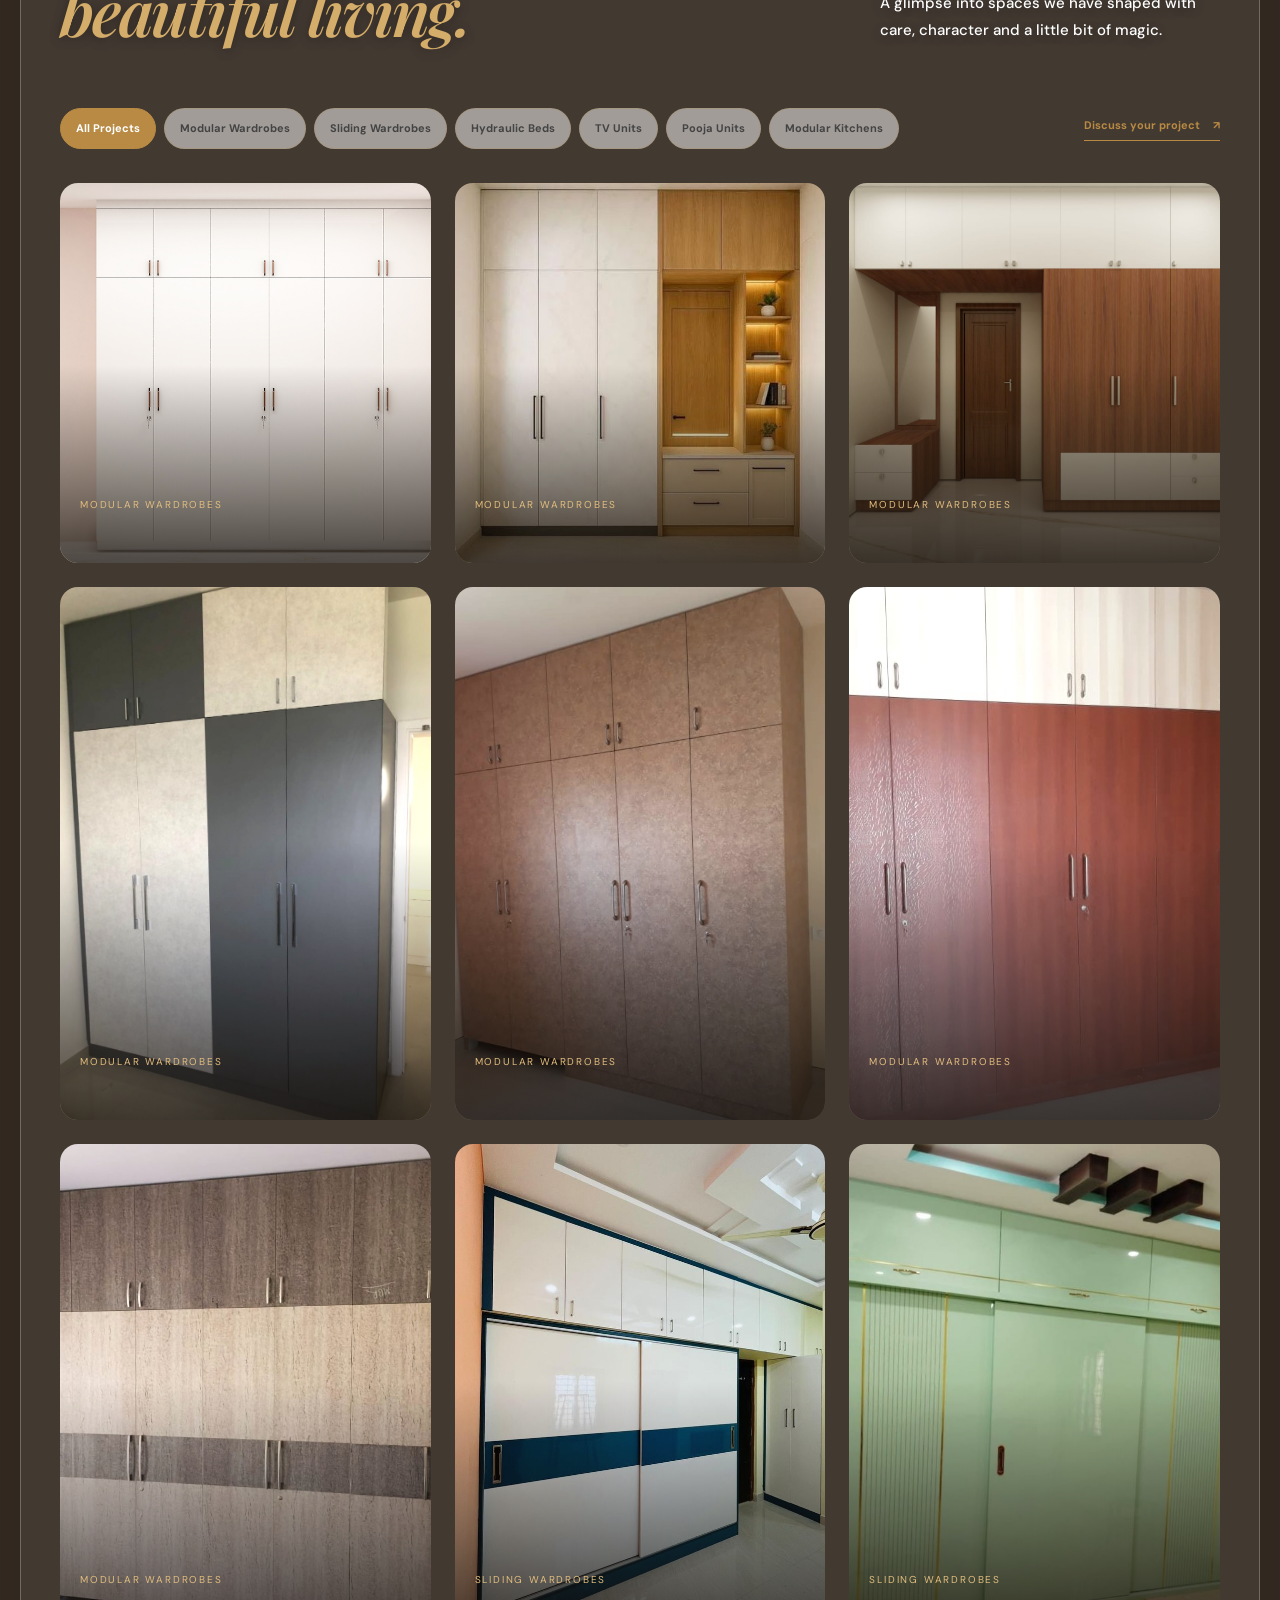
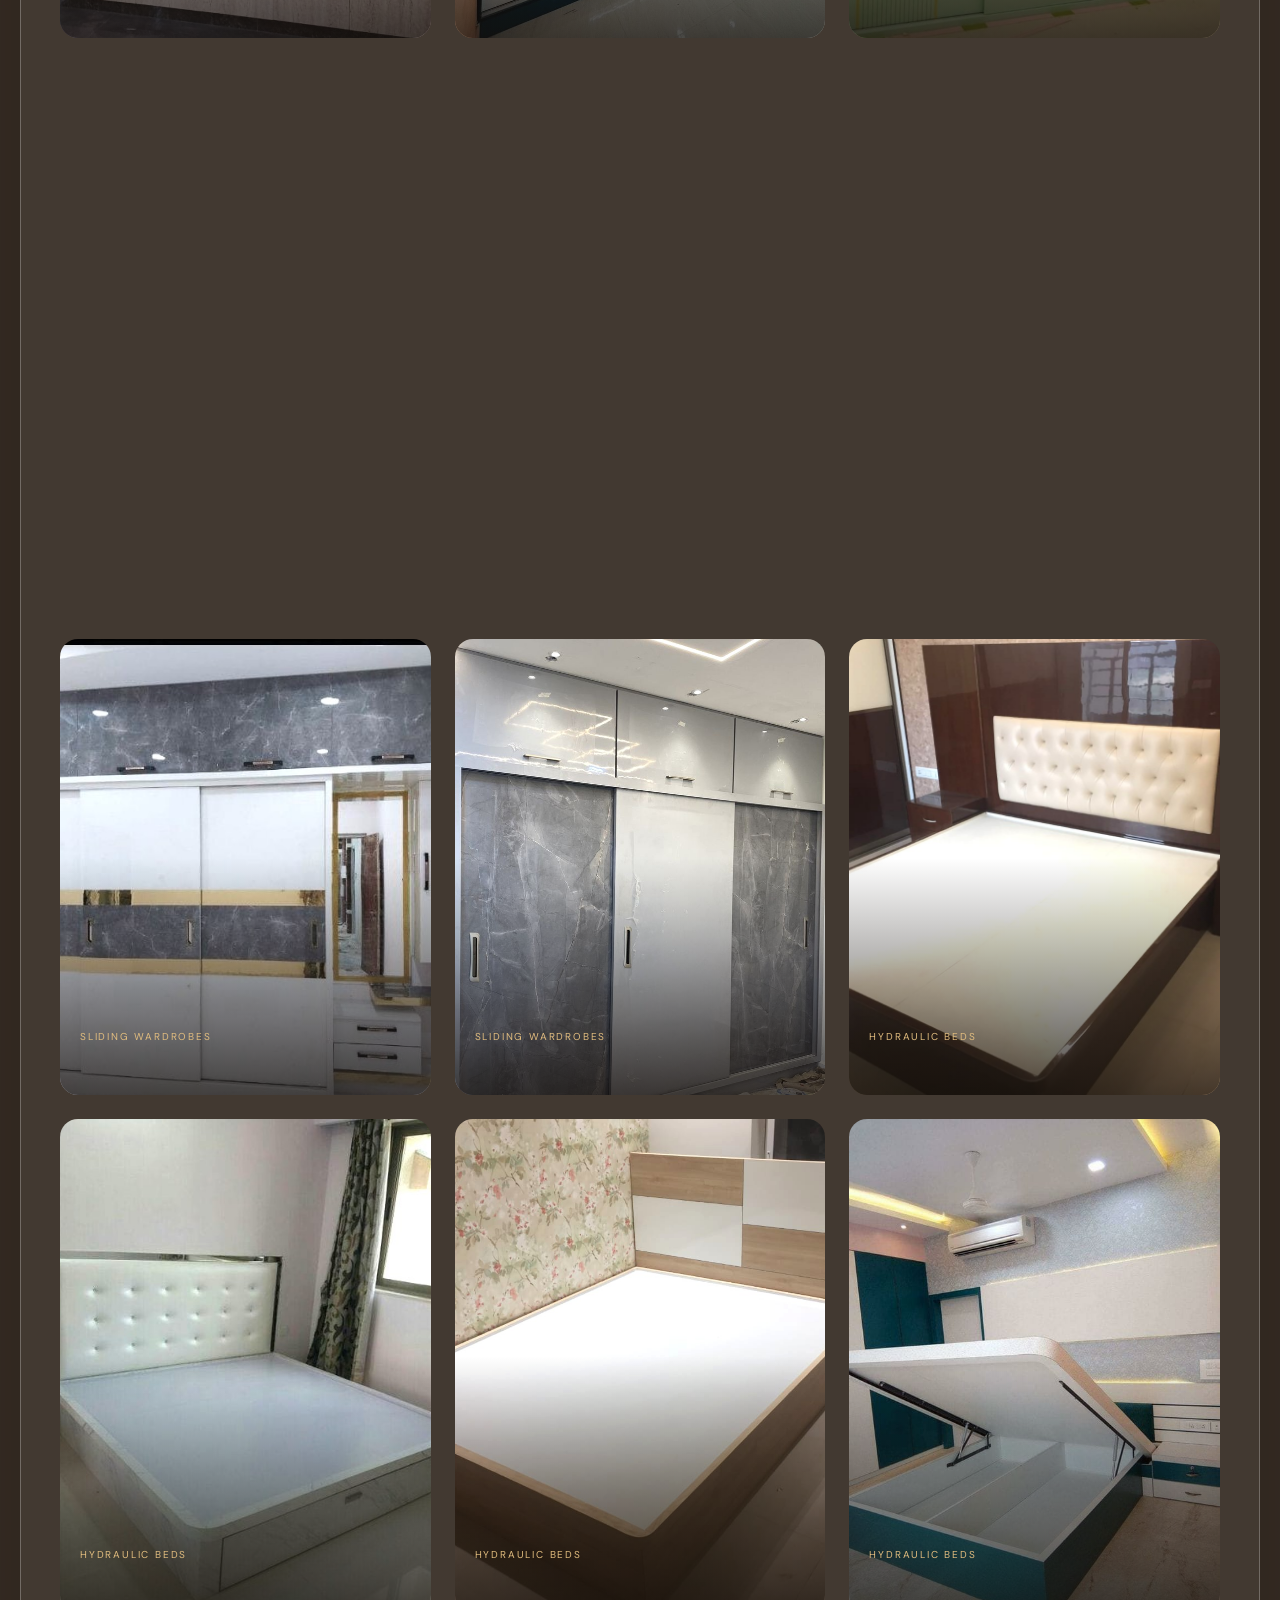
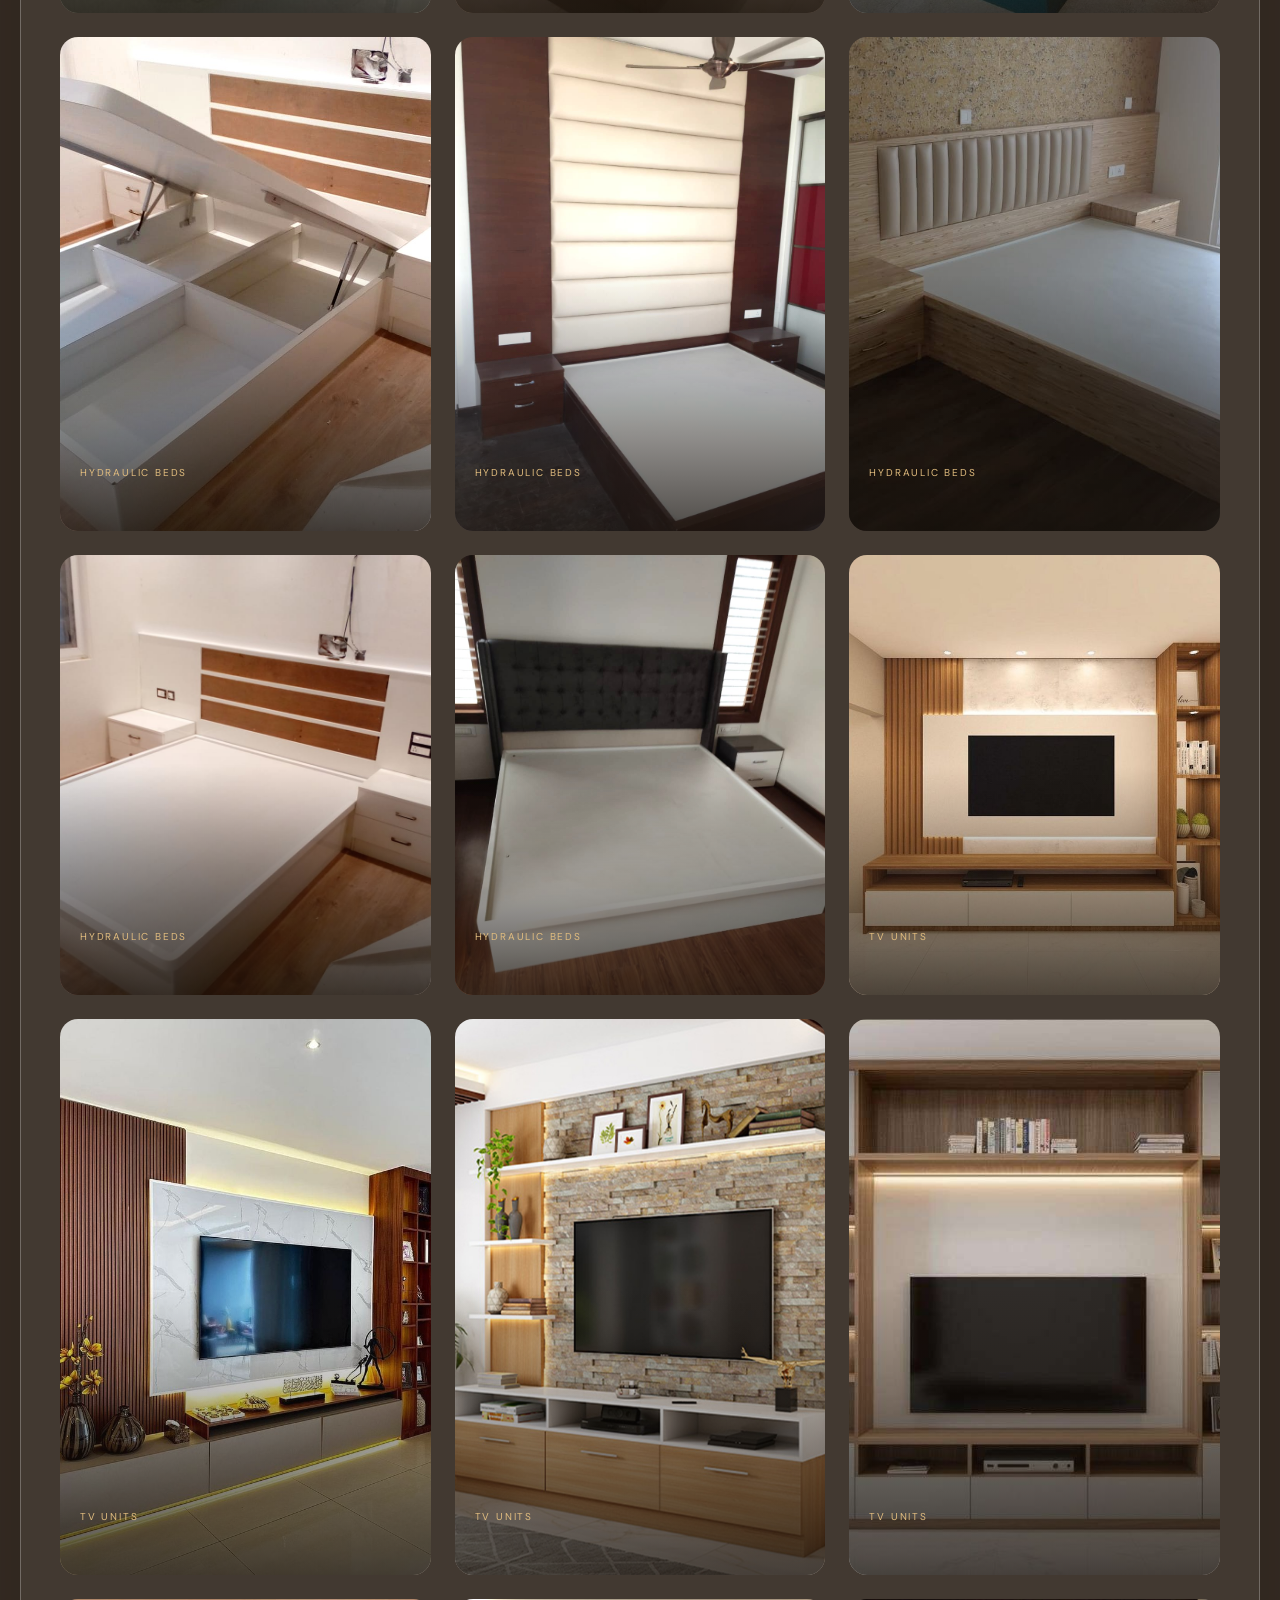
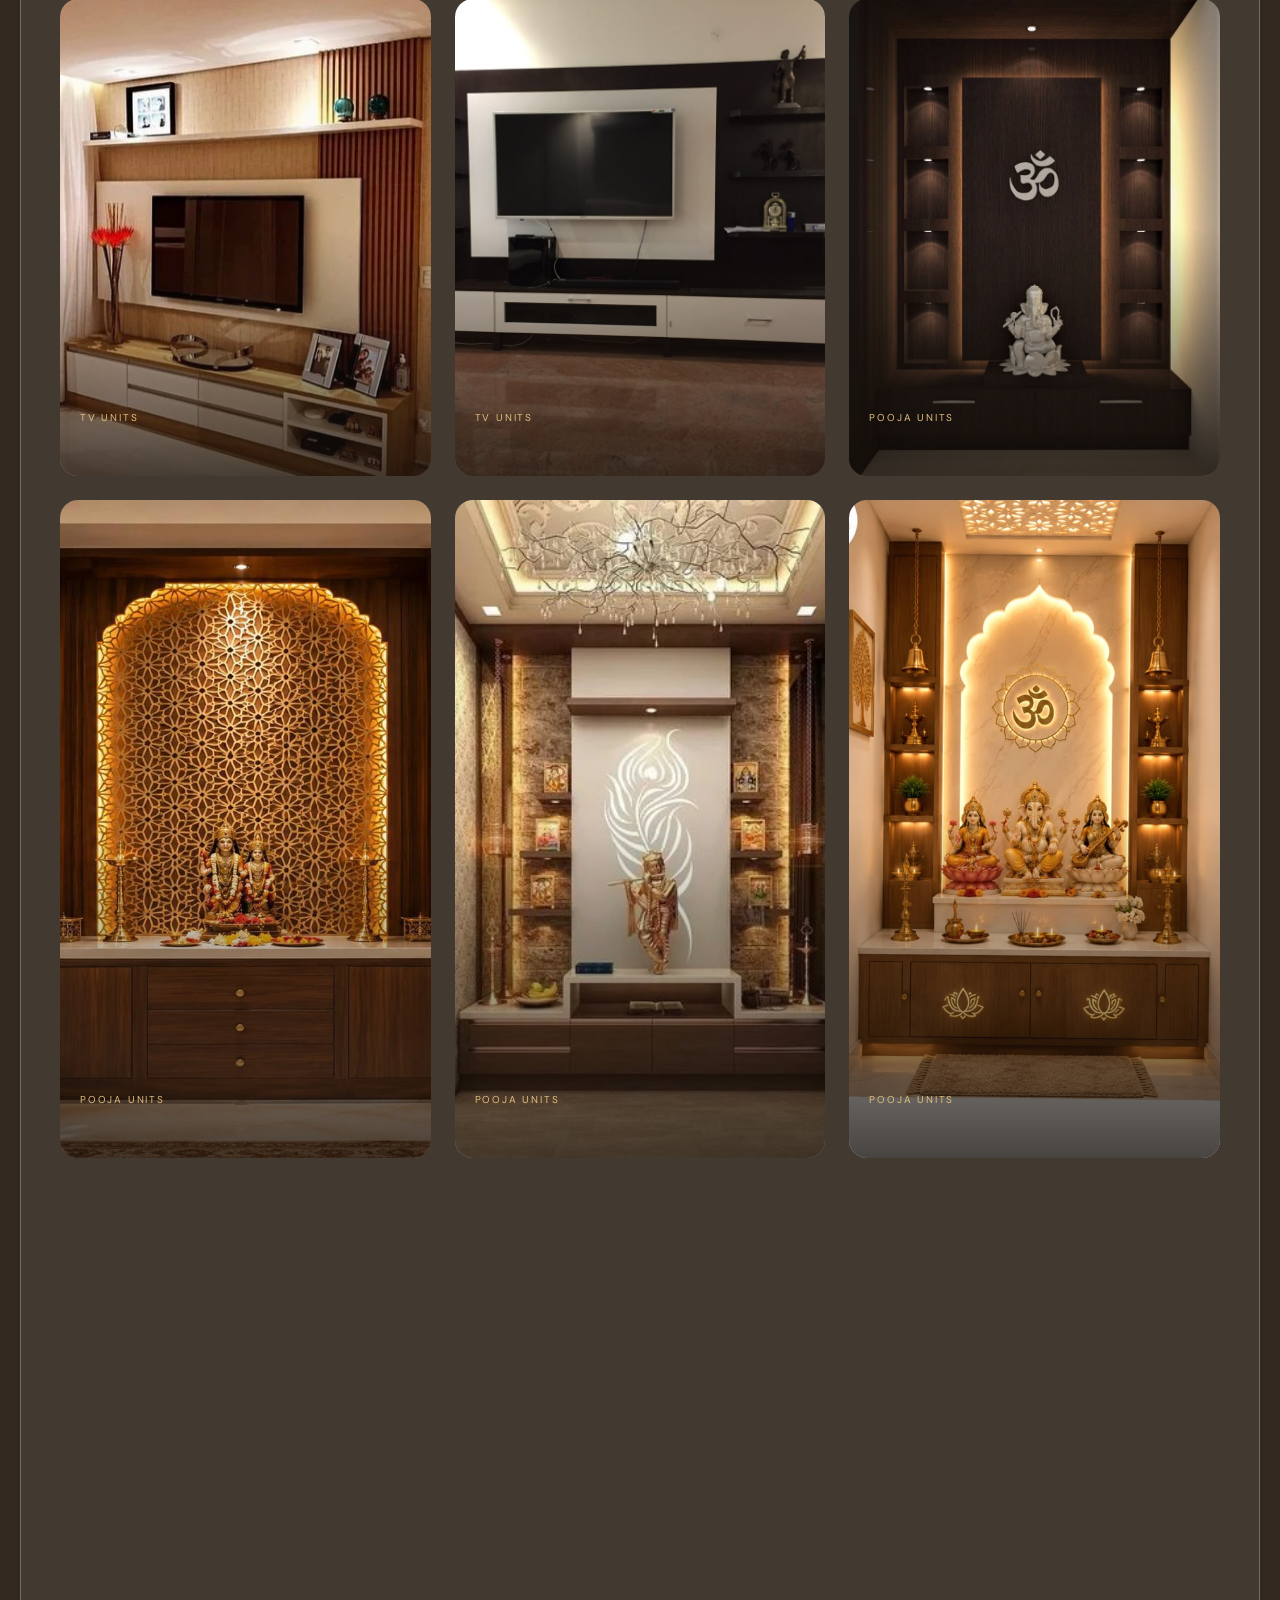
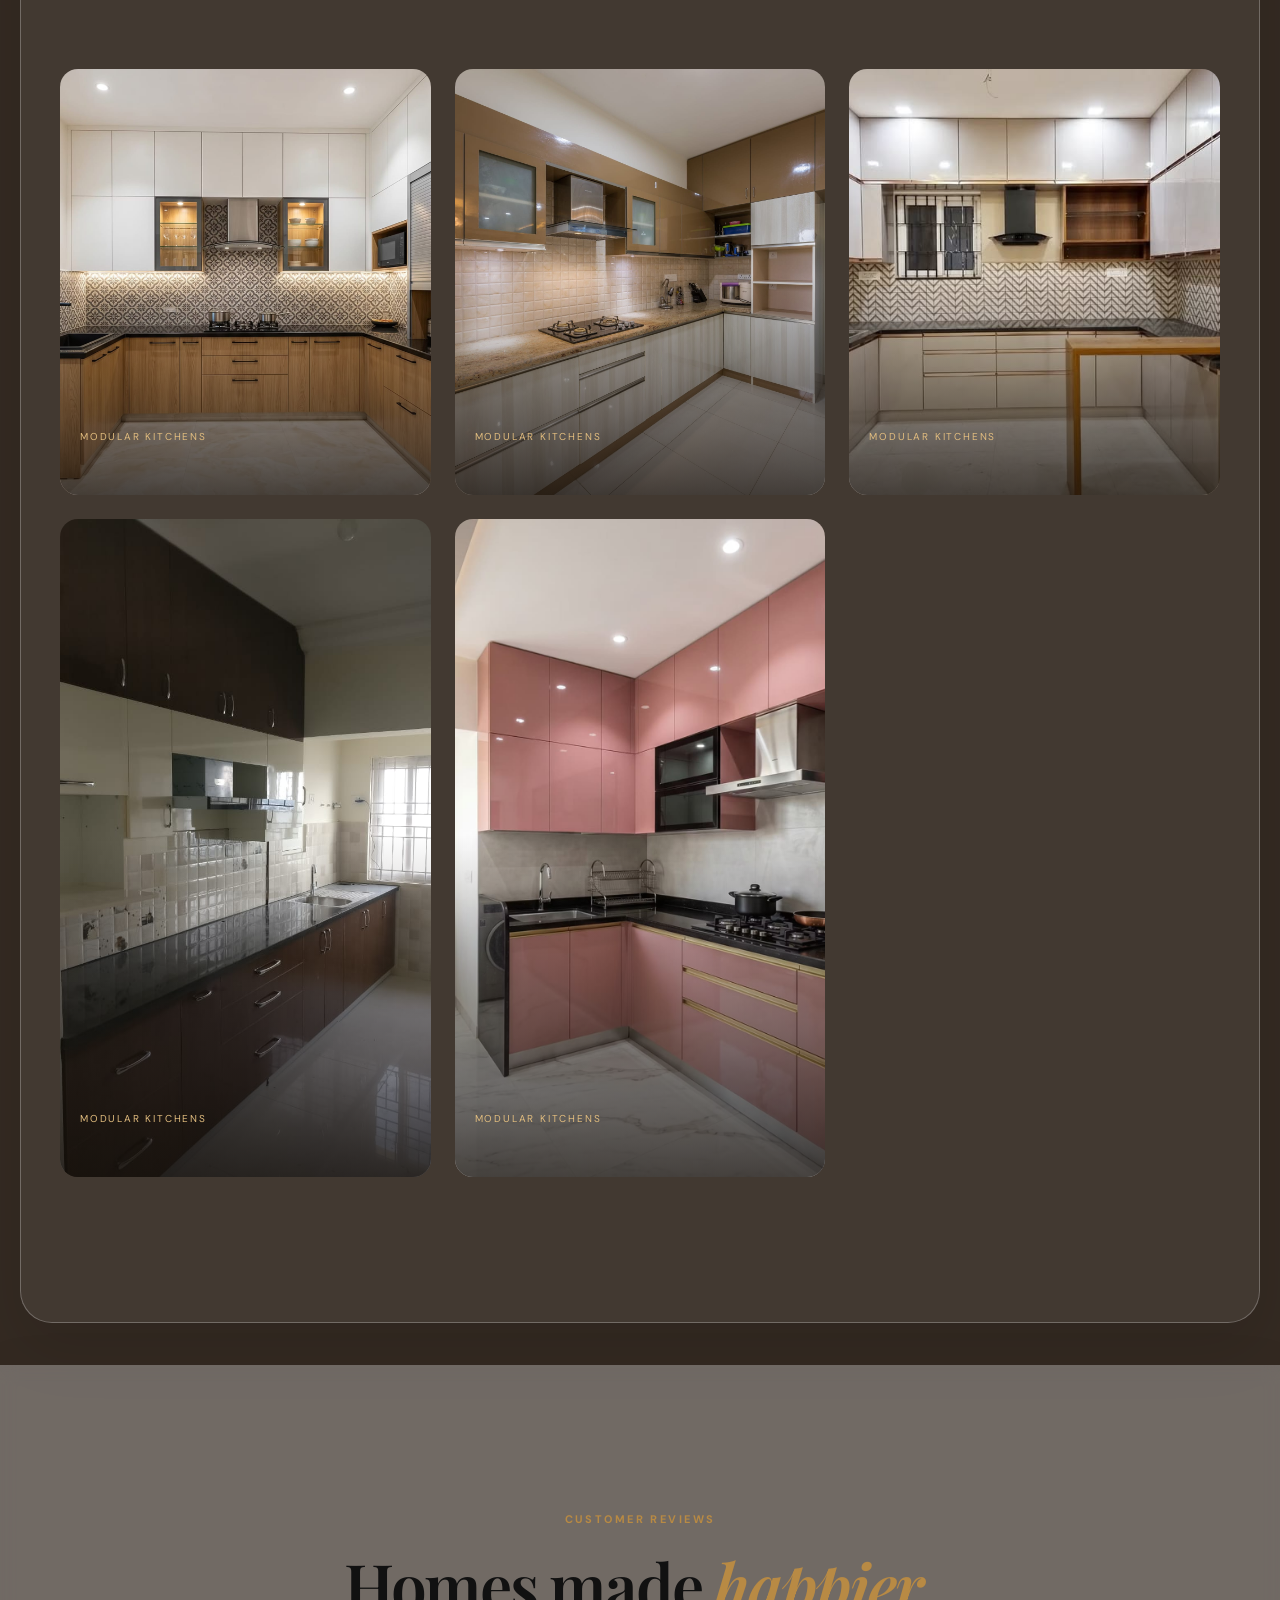
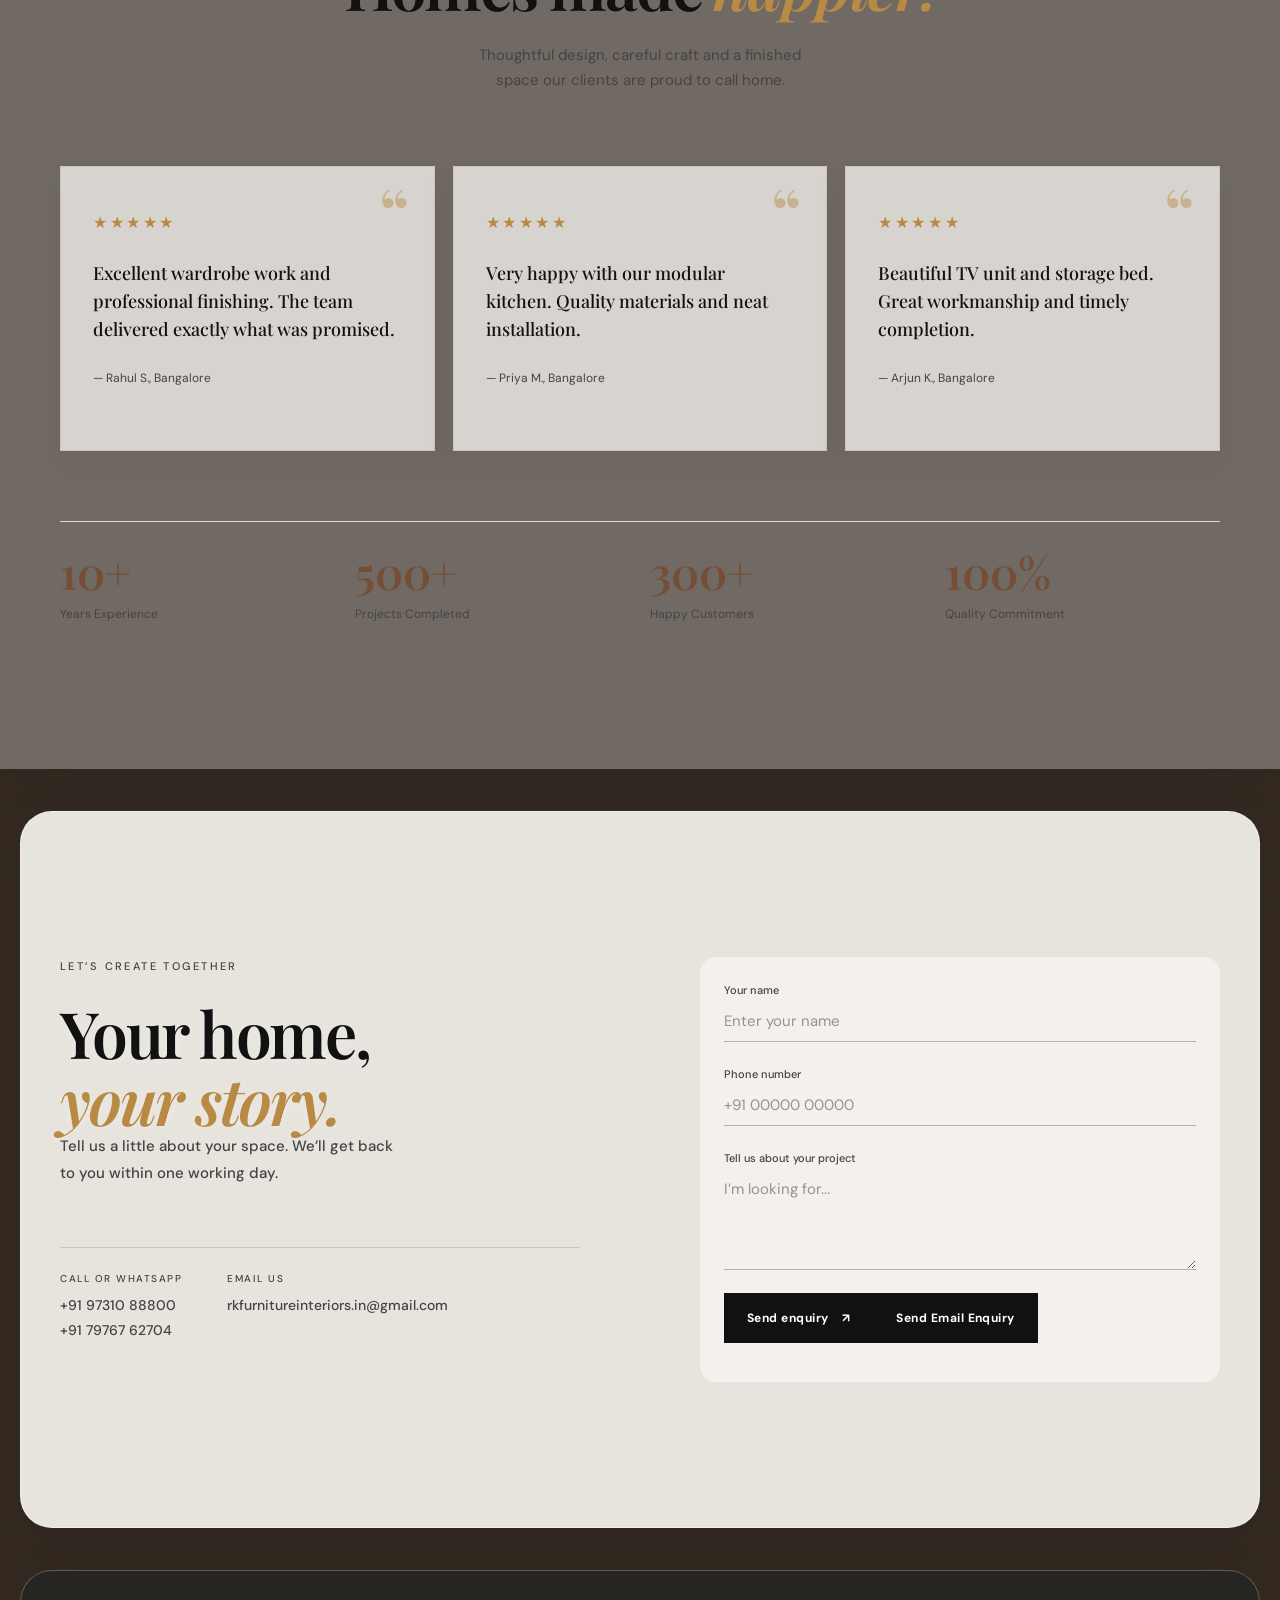
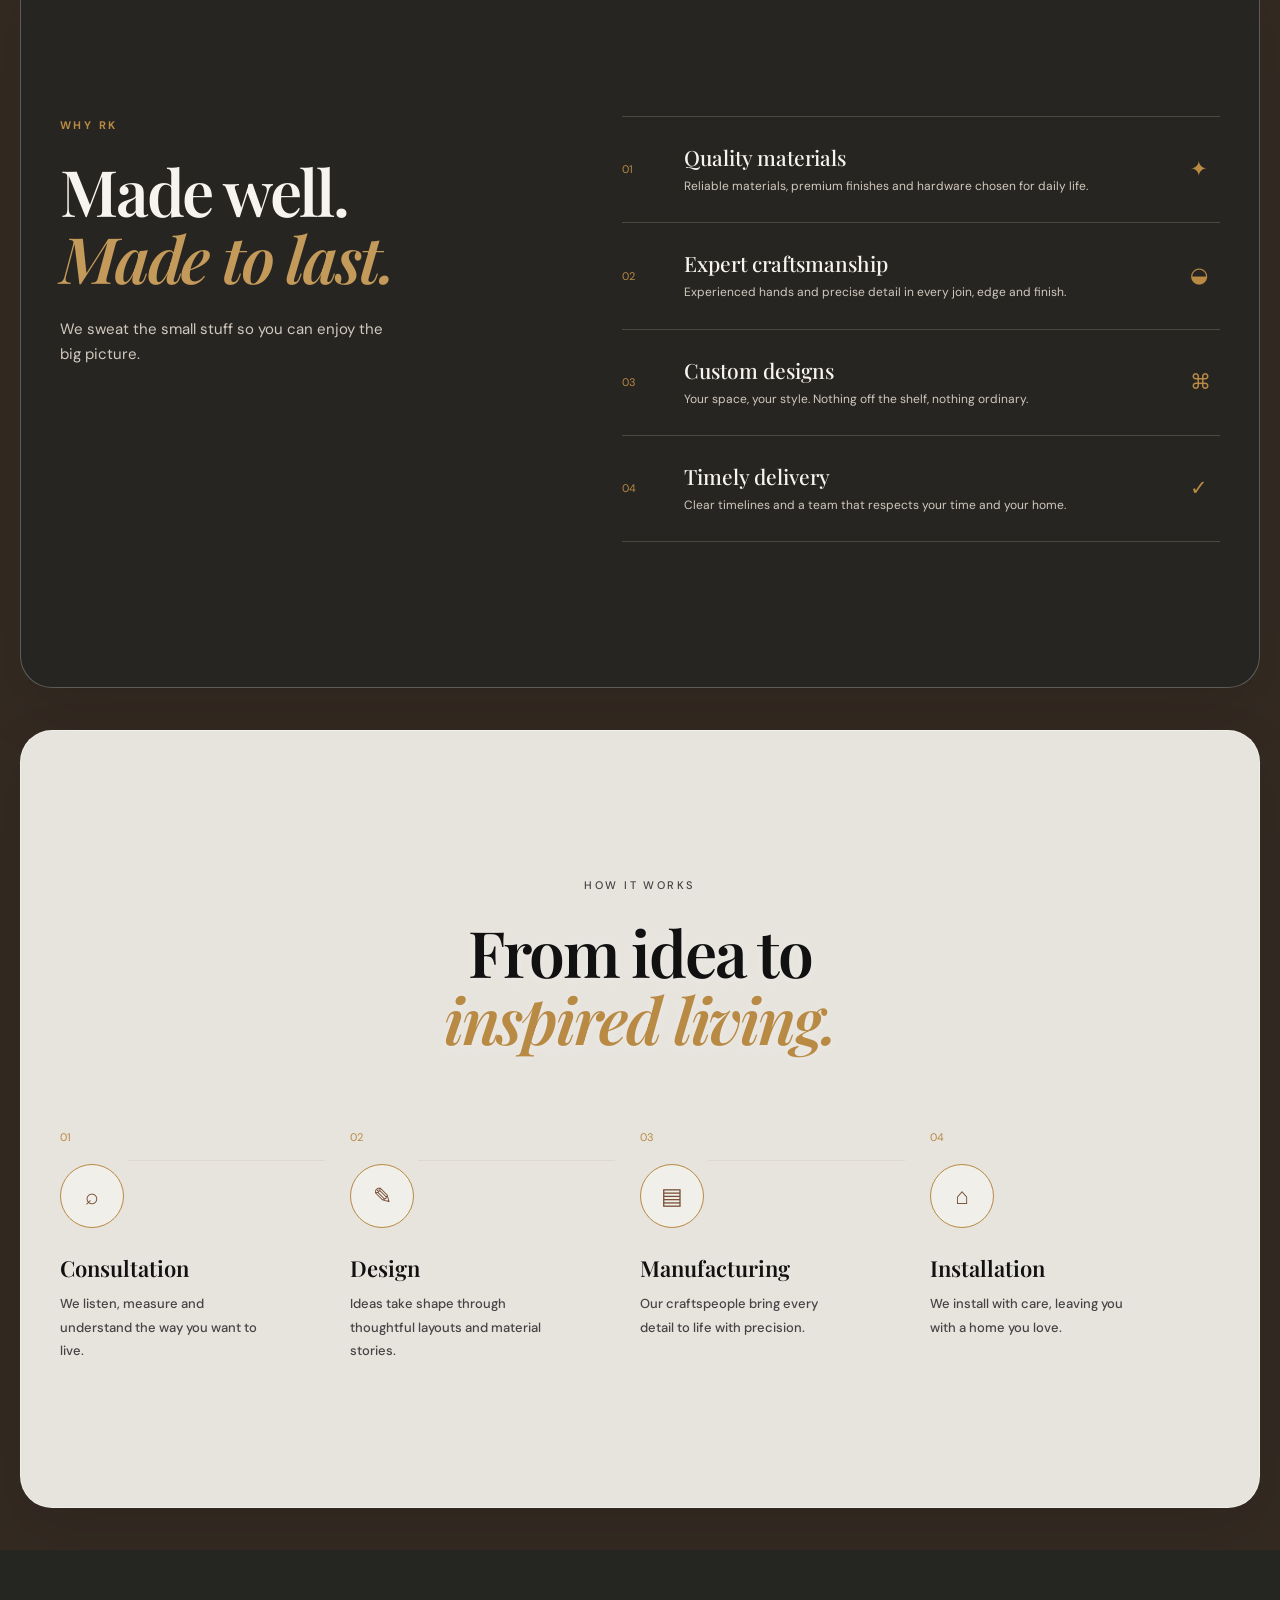
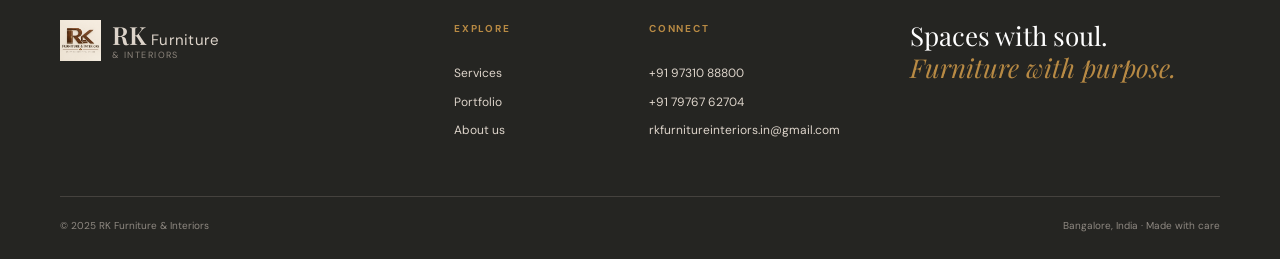
==== commit e9327975: "Add customer reviews and update contact details Add responsive review cards and review statistics wi" ====
--- a/index.html
+++ b/index.html
@@ -112,10 +112,46 @@
       </div>
     </section>
 
+    <section class="reviews section-pad section-tint" id="reviews">
+      <div class="container">
+        <div class="section-heading centered reveal">
+          <p class="eyebrow">Customer Reviews</p>
+          <h2>Homes made <em>happier.</em></h2>
+          <p class="heading-copy">Thoughtful design, careful craft and a finished space our clients are proud to call home.</p>
+        </div>
+        <div class="review-grid">
+          <article class="review-card reveal">
+            <span class="quote-mark" aria-hidden="true">“</span>
+            <div class="review-rating" aria-label="5 out of 5 stars">★★★★★</div>
+            <blockquote>Excellent wardrobe work and professional finishing. The team delivered exactly what was promised.</blockquote>
+            <cite>— Rahul S., Bangalore</cite>
+          </article>
+          <article class="review-card reveal">
+            <span class="quote-mark" aria-hidden="true">“</span>
+            <div class="review-rating" aria-label="5 out of 5 stars">★★★★★</div>
+            <blockquote>Very happy with our modular kitchen. Quality materials and neat installation.</blockquote>
+            <cite>— Priya M., Bangalore</cite>
+          </article>
+          <article class="review-card reveal">
+            <span class="quote-mark" aria-hidden="true">“</span>
+            <div class="review-rating" aria-label="5 out of 5 stars">★★★★★</div>
+            <blockquote>Beautiful TV unit and storage bed. Great workmanship and timely completion.</blockquote>
+            <cite>— Arjun K., Bangalore</cite>
+          </article>
+        </div>
+        <div class="review-stats">
+          <div class="review-stat reveal"><strong>10+</strong><span>Years Experience</span></div>
+          <div class="review-stat reveal"><strong>500+</strong><span>Projects Completed</span></div>
+          <div class="review-stat reveal"><strong>300+</strong><span>Happy Customers</span></div>
+          <div class="review-stat reveal"><strong>100%</strong><span>Quality Commitment</span></div>
+        </div>
+      </div>
+    </section>
+
     <section class="contact section-pad" id="contact">
       <div class="container contact-grid">
-        <div class="section-heading reveal"><p class="eyebrow">Let’s create together</p><h2>Your home,<br><em>your story.</em></h2><p class="heading-copy">Tell us a little about your space. We’ll get back to you within one working day.</p><div class="contact-details"><p><small>Call or WhatsApp</small><a href="tel:+919731088800">+91 97310 88800</a><a href="tel:+917976762704">+91 79767 62704</a></p><p><small>Visit us</small><span>Bangalore, Karnataka</span></p></div></div>
-        <form class="contact-form reveal" id="contact-form" action="https://formsubmit.co/rkfurnitureinteriorss@gmail.com" method="POST"><input type="hidden" name="_subject" value="New RK Furniture Website Enquiry"><input type="hidden" name="_captcha" value="false"><input type="hidden" name="_template" value="table"><label for="name">Your name<input id="name" name="name" type="text" placeholder="Enter your name" required></label><label for="phone">Phone number<input id="phone" name="phone" type="tel" placeholder="+91 00000 00000" required></label><label for="message">Tell us about your project<textarea id="message" name="message" rows="4" placeholder="I’m looking for..." required></textarea></label><button class="button button-dark" id="whatsapp-submit" type="button">Send enquiry <span>↗</span></button><button class="button button-dark" id="email-submit" type="submit">Send Email Enquiry</button><p class="form-status" role="status"></p></form>
+        <div class="section-heading reveal"><p class="eyebrow">Let’s create together</p><h2>Your home,<br><em>your story.</em></h2><p class="heading-copy">Tell us a little about your space. We’ll get back to you within one working day.</p><div class="contact-details"><p><small>Call or WhatsApp</small><a href="tel:+919731088800">+91 97310 88800</a><a href="tel:+917976762704">+91 79767 62704</a></p><p><small>Email us</small><a href="mailto:rkfurnitureinteriors.in@gmail.com">rkfurnitureinteriors.in@gmail.com</a></p></div></div>
+        <form class="contact-form reveal" id="contact-form" action="https://formsubmit.co/rkfurnitureinteriors.in@gmail.com" method="POST"><input type="hidden" name="_subject" value="New RK Furniture Website Enquiry"><input type="hidden" name="_captcha" value="false"><input type="hidden" name="_template" value="table"><label for="name">Your name<input id="name" name="name" type="text" placeholder="Enter your name" required></label><label for="phone">Phone number<input id="phone" name="phone" type="tel" placeholder="+91 00000 00000" required></label><label for="message">Tell us about your project<textarea id="message" name="message" rows="4" placeholder="I’m looking for..." required></textarea></label><button class="button button-dark" id="whatsapp-submit" type="button">Send enquiry <span>↗</span></button><button class="button button-dark" id="email-submit" type="submit">Send Email Enquiry</button><p class="form-status" role="status"></p></form>
       </div>
     </section>
 
@@ -145,7 +181,7 @@
 
   </main>
 
-  <footer class="site-footer"><div class="container footer-grid"><a class="brand footer-brand" href="#home"><img src="images/logo.png" alt="RK Furniture & Interiors logo"><span><strong>RK</strong> Furniture <small>&amp; Interiors</small></span></a><div><h4>Explore</h4><a href="#services">Services</a><a href="#portfolio">Portfolio</a><a href="#about">About us</a></div><div><h4>Connect</h4><a href="tel:+919731088800">+91 97310 88800</a><a href="tel:+917976762704">+91 79767 62704</a><a href="mailto:rkfurnitureinteriorss@gmail.com">rkfurnitureinteriorss@gmail.com</a></div><div class="footer-tag">Spaces with soul.<br><em>Furniture with purpose.</em></div></div><div class="container footer-bottom"><span>© 2025 RK Furniture &amp; Interiors</span><span>Bangalore, India · Made with care</span></div></footer>
+  <footer class="site-footer"><div class="container footer-grid"><a class="brand footer-brand" href="#home"><img src="images/logo.png" alt="RK Furniture & Interiors logo"><span><strong>RK</strong> Furniture <small>&amp; Interiors</small></span></a><div><h4>Explore</h4><a href="#services">Services</a><a href="#portfolio">Portfolio</a><a href="#about">About us</a></div><div><h4>Connect</h4><a href="tel:+919731088800">+91 97310 88800</a><a href="tel:+917976762704">+91 79767 62704</a><a href="mailto:rkfurnitureinteriors.in@gmail.com">rkfurnitureinteriors.in@gmail.com</a></div><div class="footer-tag">Spaces with soul.<br><em>Furniture with purpose.</em></div></div><div class="container footer-bottom"><span>© 2025 RK Furniture &amp; Interiors</span><span>Bangalore, India · Made with care</span></div></footer>
 
   <a class="floating-whatsapp" href="https://wa.me/919731088800" target="_blank" rel="noopener" aria-label="Chat with RK Furniture & Interiors on WhatsApp"><svg viewBox="0 0 24 24" aria-hidden="true"><path d="M20.5 3.5A11.8 11.8 0 0 0 12.08 0C5.56 0 .25 5.3.25 11.82c0 2.08.54 4.1 1.57 5.88L.18 24l6.45-1.69a11.8 11.8 0 0 0 5.45 1.38h.01c6.52 0 11.83-5.3 11.83-11.82 0-3.16-1.23-6.13-3.42-8.37ZM12.09 21.7h-.01a9.85 9.85 0 0 1-5.02-1.38l-.36-.21-3.83 1 1.02-3.73-.23-.38a9.84 9.84 0 1 1 8.43 4.7Zm5.4-7.38c-.3-.15-1.78-.88-2.06-.98-.28-.1-.48-.15-.69.15-.2.3-.79.98-.97 1.18-.18.2-.36.23-.66.08-1.78-.89-2.95-1.58-4.13-3.58-.31-.54.31-.5.89-1.66.1-.2.05-.37-.03-.52-.08-.15-.69-1.66-.94-2.27-.25-.59-.5-.51-.69-.52h-.59c-.2 0-.51.08-.79.37-.28.3-1.07 1.04-1.07 2.55s1.1 2.96 1.25 3.16c.15.2 2.17 3.31 5.26 4.64.74.32 1.32.51 1.77.66.74.24 1.41.21 1.94.13.59-.09 1.78-.73 2.03-1.44.25-.71.25-1.32.18-1.44-.08-.13-.28-.2-.59-.35Z"/></svg></a>
   <button class="back-top" aria-label="Back to top">↑</button>
--- a/style.css
+++ b/style.css
@@ -89,6 +89,22 @@
 @media(max-width:900px){.section-pad{padding:105px 0}.intro,.services,.portfolio,.why,.process,.contact{margin-top:28px;margin-bottom:28px}}
 @media(max-width:560px){.section-pad{padding:88px 0}.intro,.services,.portfolio,.why,.process,.contact{width:calc(100% - 24px);margin-top:18px;margin-bottom:18px}}
 
+/* Reviews carry the same warm glass finish while giving each client story room to breathe. */
+.reviews{background:rgba(255,255,255,.3);backdrop-filter:blur(8px);-webkit-backdrop-filter:blur(8px);margin:42px 0;box-shadow:0 24px 60px rgba(0,0,0,.1)}
+.review-grid{display:grid;grid-template-columns:repeat(3,1fr);gap:18px;margin-top:72px}
+.review-card{position:relative;min-height:285px;padding:42px 32px 30px;background:rgba(255,253,249,.72);border:1px solid rgba(177,138,83,.2);box-shadow:0 16px 35px rgba(63,45,28,.07);transition:transform .35s ease,box-shadow .35s ease,border-color .35s ease}
+.review-card:hover{transform:translateY(-8px);border-color:var(--gold);box-shadow:0 24px 45px rgba(63,45,28,.14)}
+.quote-mark{position:absolute;top:10px;right:24px;color:var(--gold);font:600 68px/1 var(--serif);opacity:.45}
+.review-rating{color:var(--gold);font-size:16px;letter-spacing:.16em;margin-bottom:24px}
+.review-card blockquote{color:var(--ink);font:500 18px/1.55 var(--serif);max-width:320px}
+.review-card cite{display:block;color:var(--muted);font-size:12px;font-style:normal;margin-top:24px}
+.review-stats{display:grid;grid-template-columns:repeat(4,1fr);gap:20px;border-top:1px solid var(--line);margin-top:70px;padding-top:28px}
+.review-stat strong{display:block;color:var(--brown);font:600 clamp(30px,3.5vw,48px)/1 var(--serif)}
+.review-stat span{display:block;color:var(--muted);font-size:12px;margin-top:9px}
+.contact-details p:last-child a{overflow-wrap:anywhere}
+@media(max-width:900px){.reviews{margin-top:28px;margin-bottom:28px}.review-grid{grid-template-columns:1fr 1fr}.review-card:last-child{grid-column:1/-1}.review-stats{grid-template-columns:repeat(2,1fr)}}
+@media(max-width:560px){.reviews{width:calc(100% - 24px);margin-top:18px;margin-bottom:18px}.review-grid{grid-template-columns:1fr;margin-top:55px}.review-card:last-child{grid-column:auto}.review-stats{gap:24px 12px;margin-top:52px}.review-card{min-height:250px;padding:38px 25px 25px}}
+
 /* Flexible portfolio: duplicate a project-card block to add another project. */
 .portfolio-grid{grid-template-columns:repeat(3,1fr);gap:24px}
 .project-card,.project-large,.project-wide{grid-column:auto;grid-row:auto;min-height:380px;border-radius:18px}
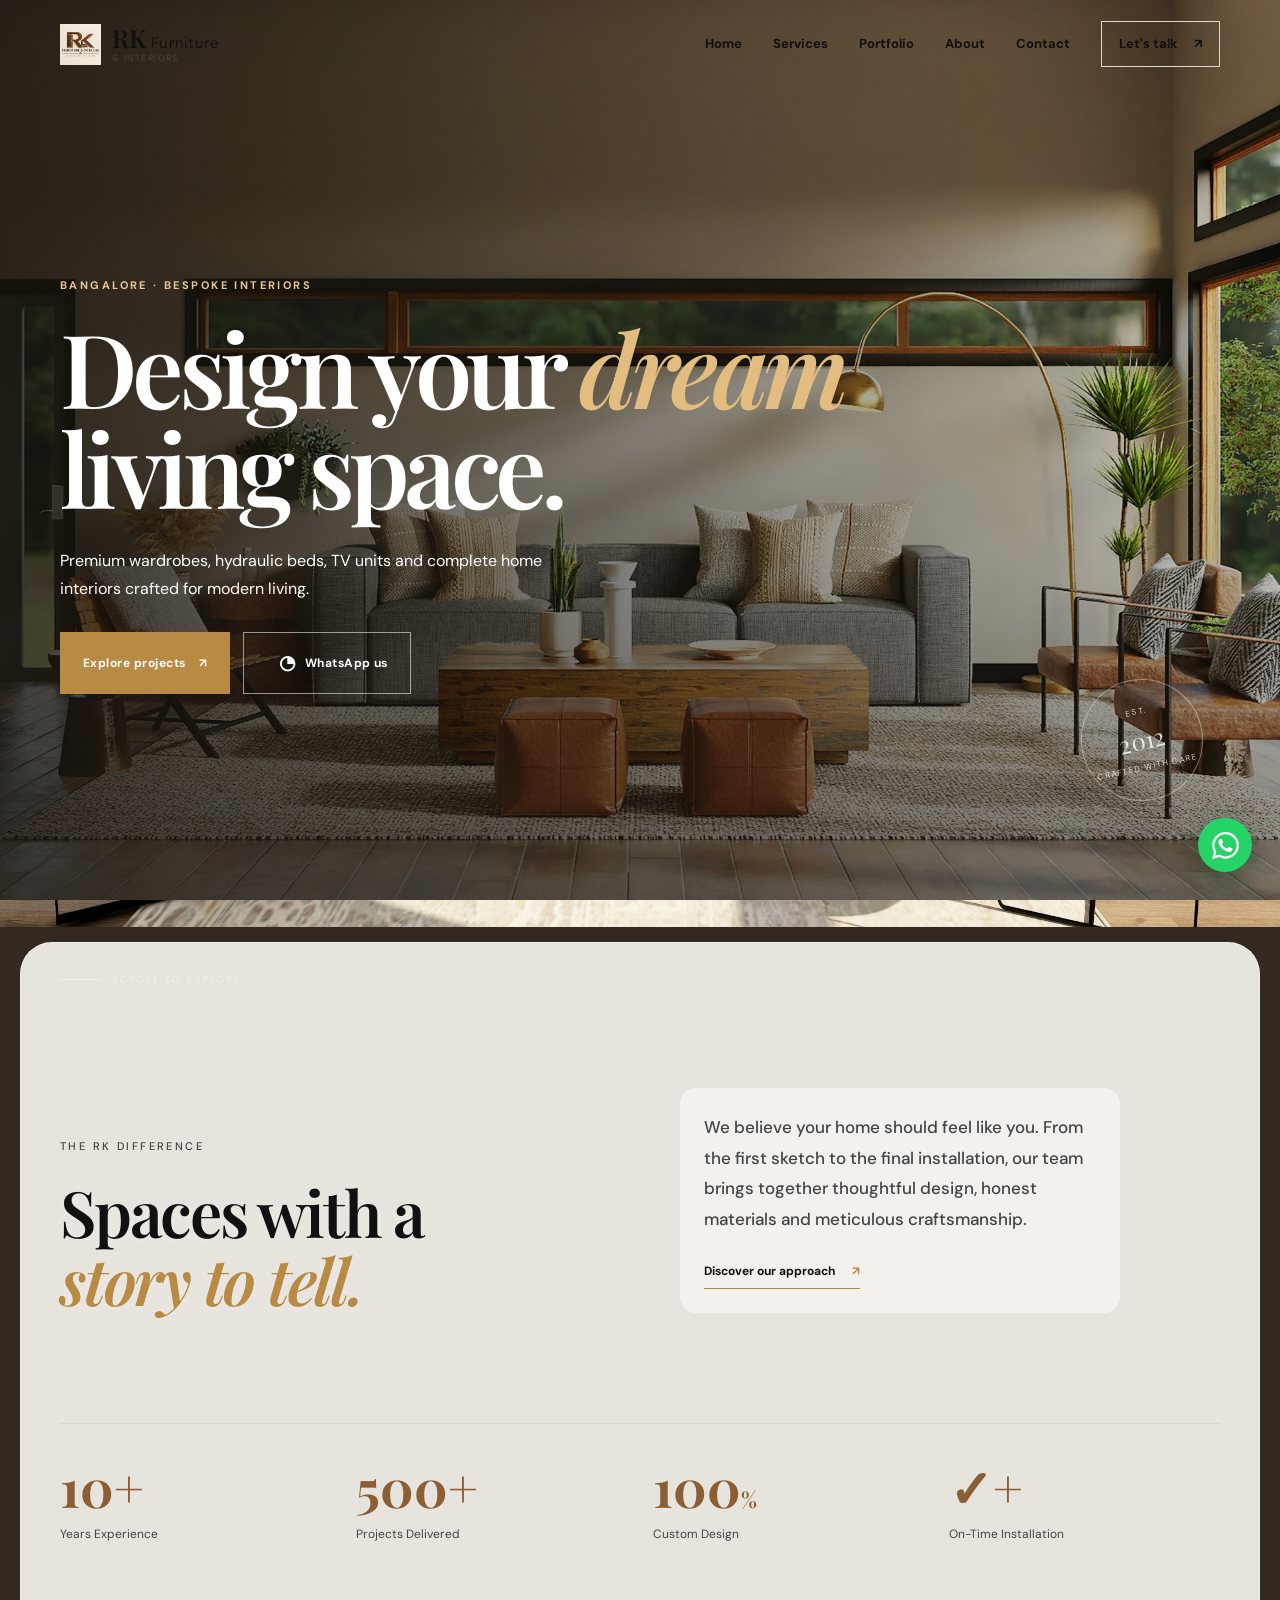
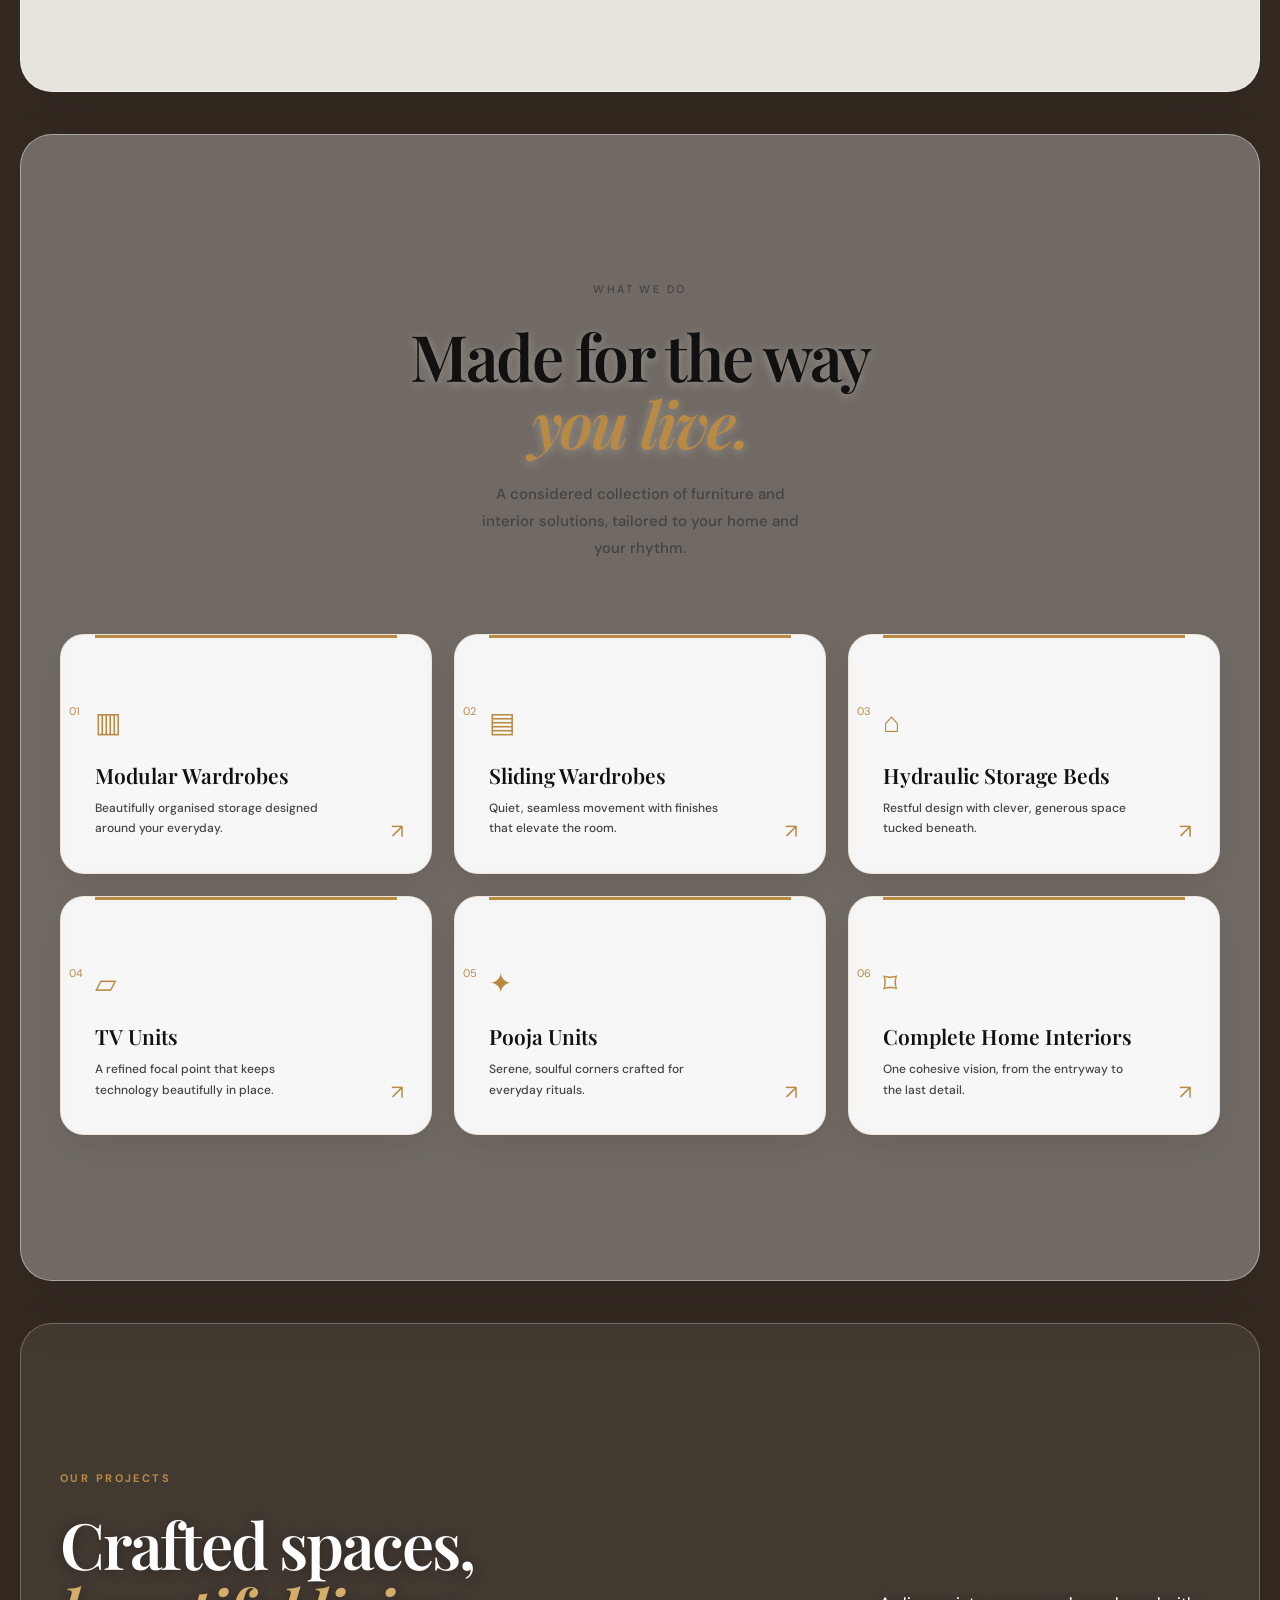
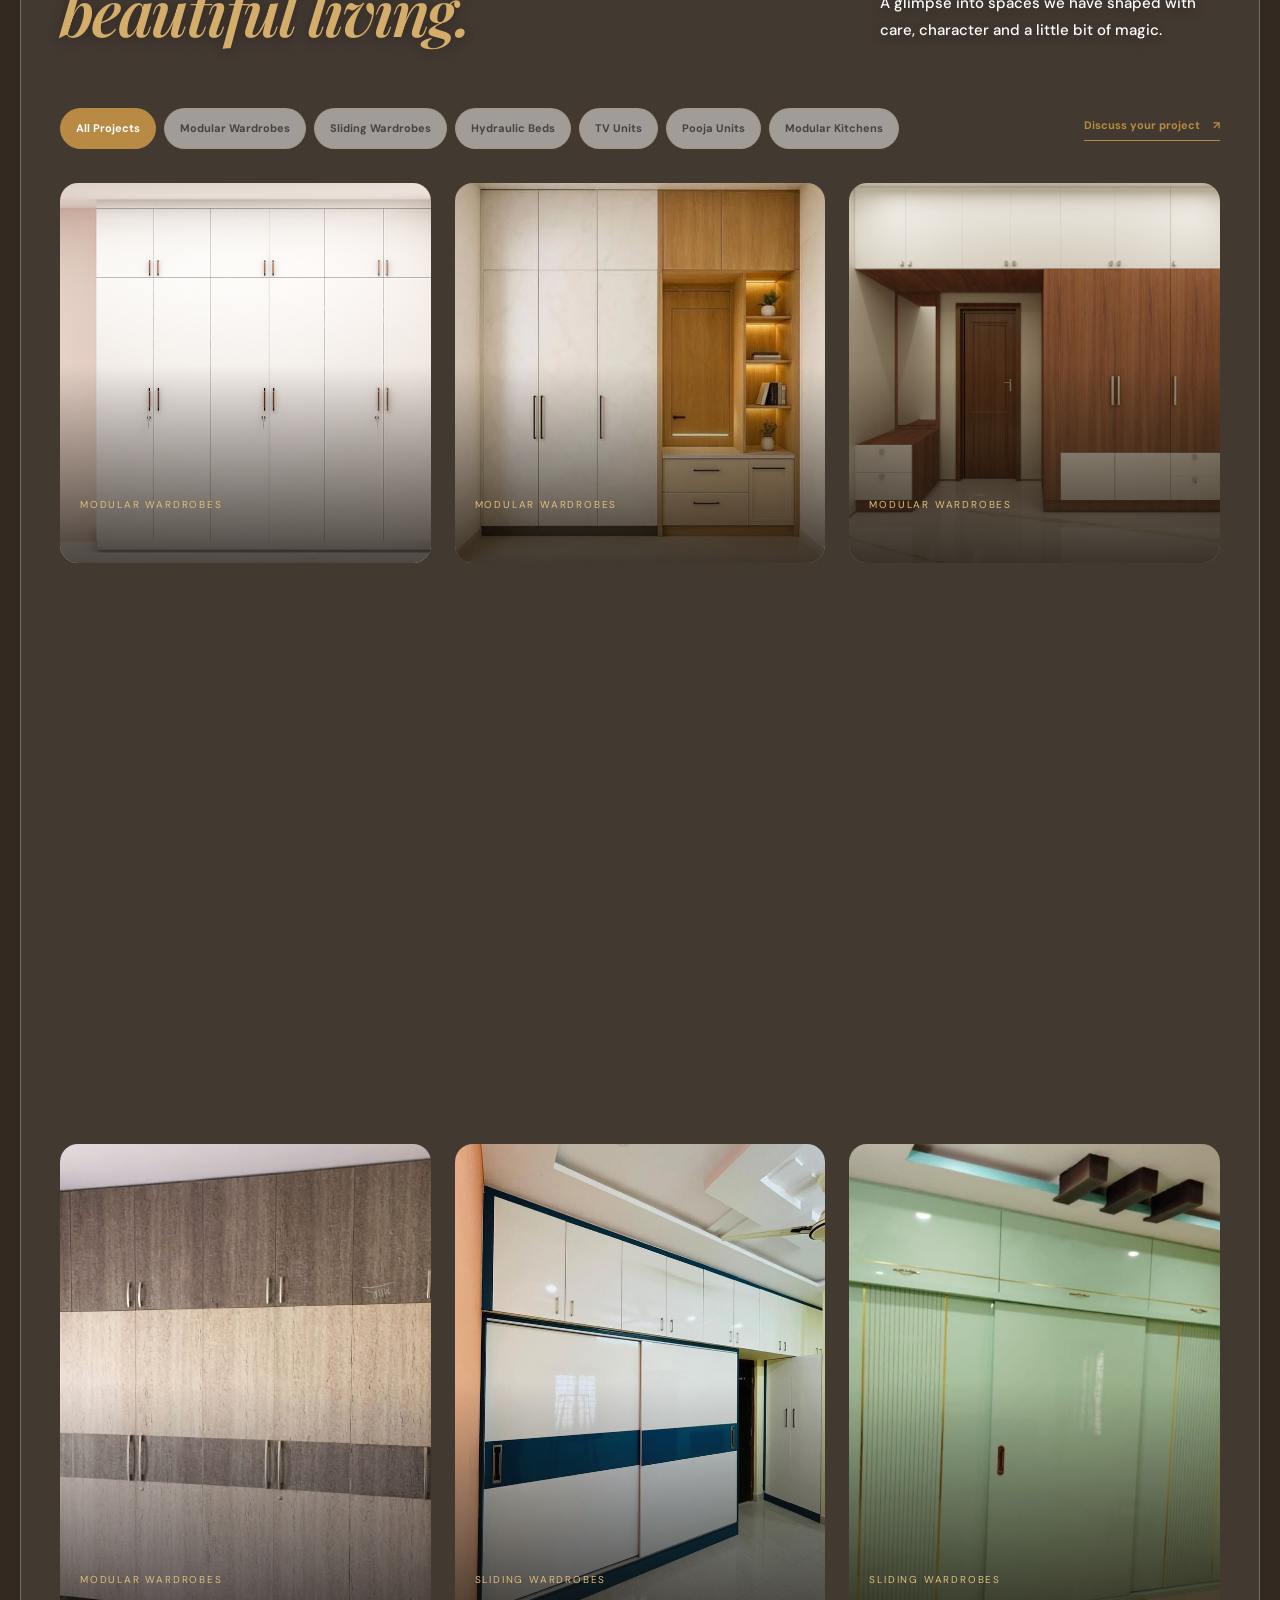
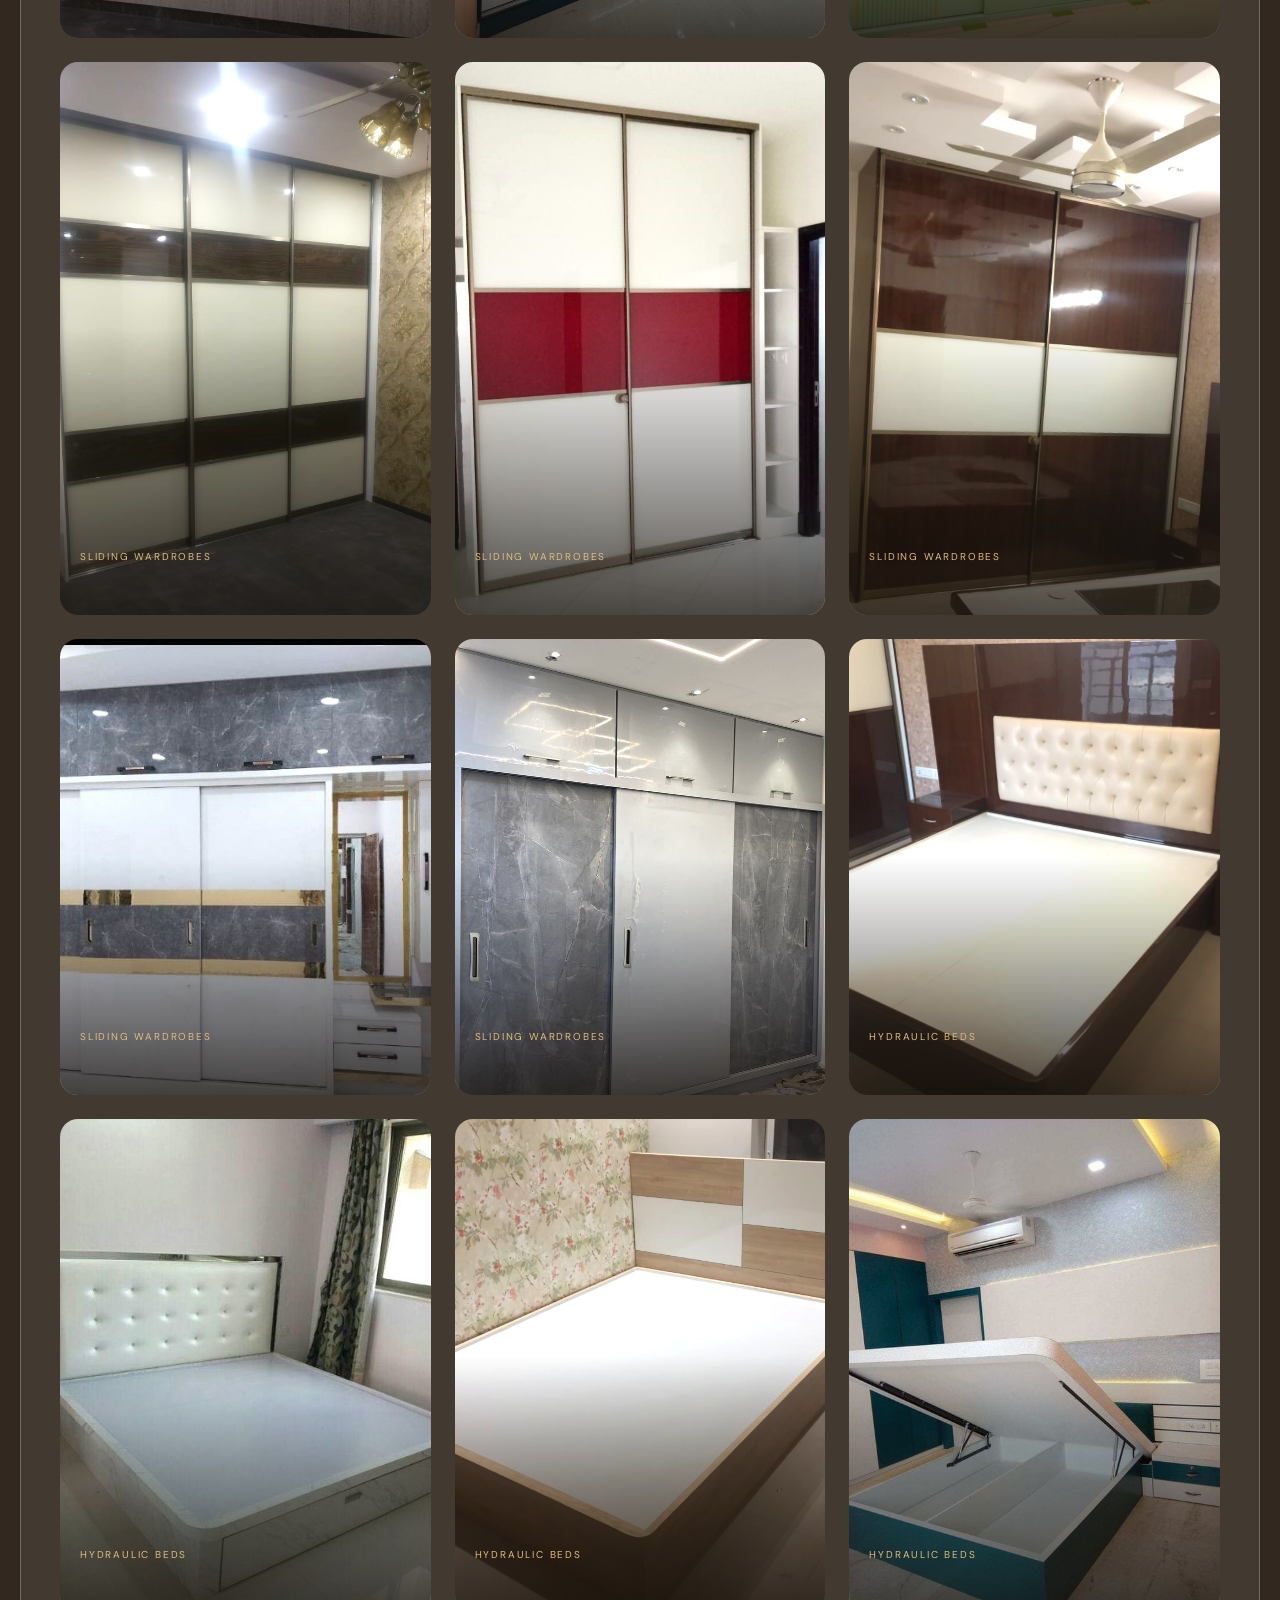
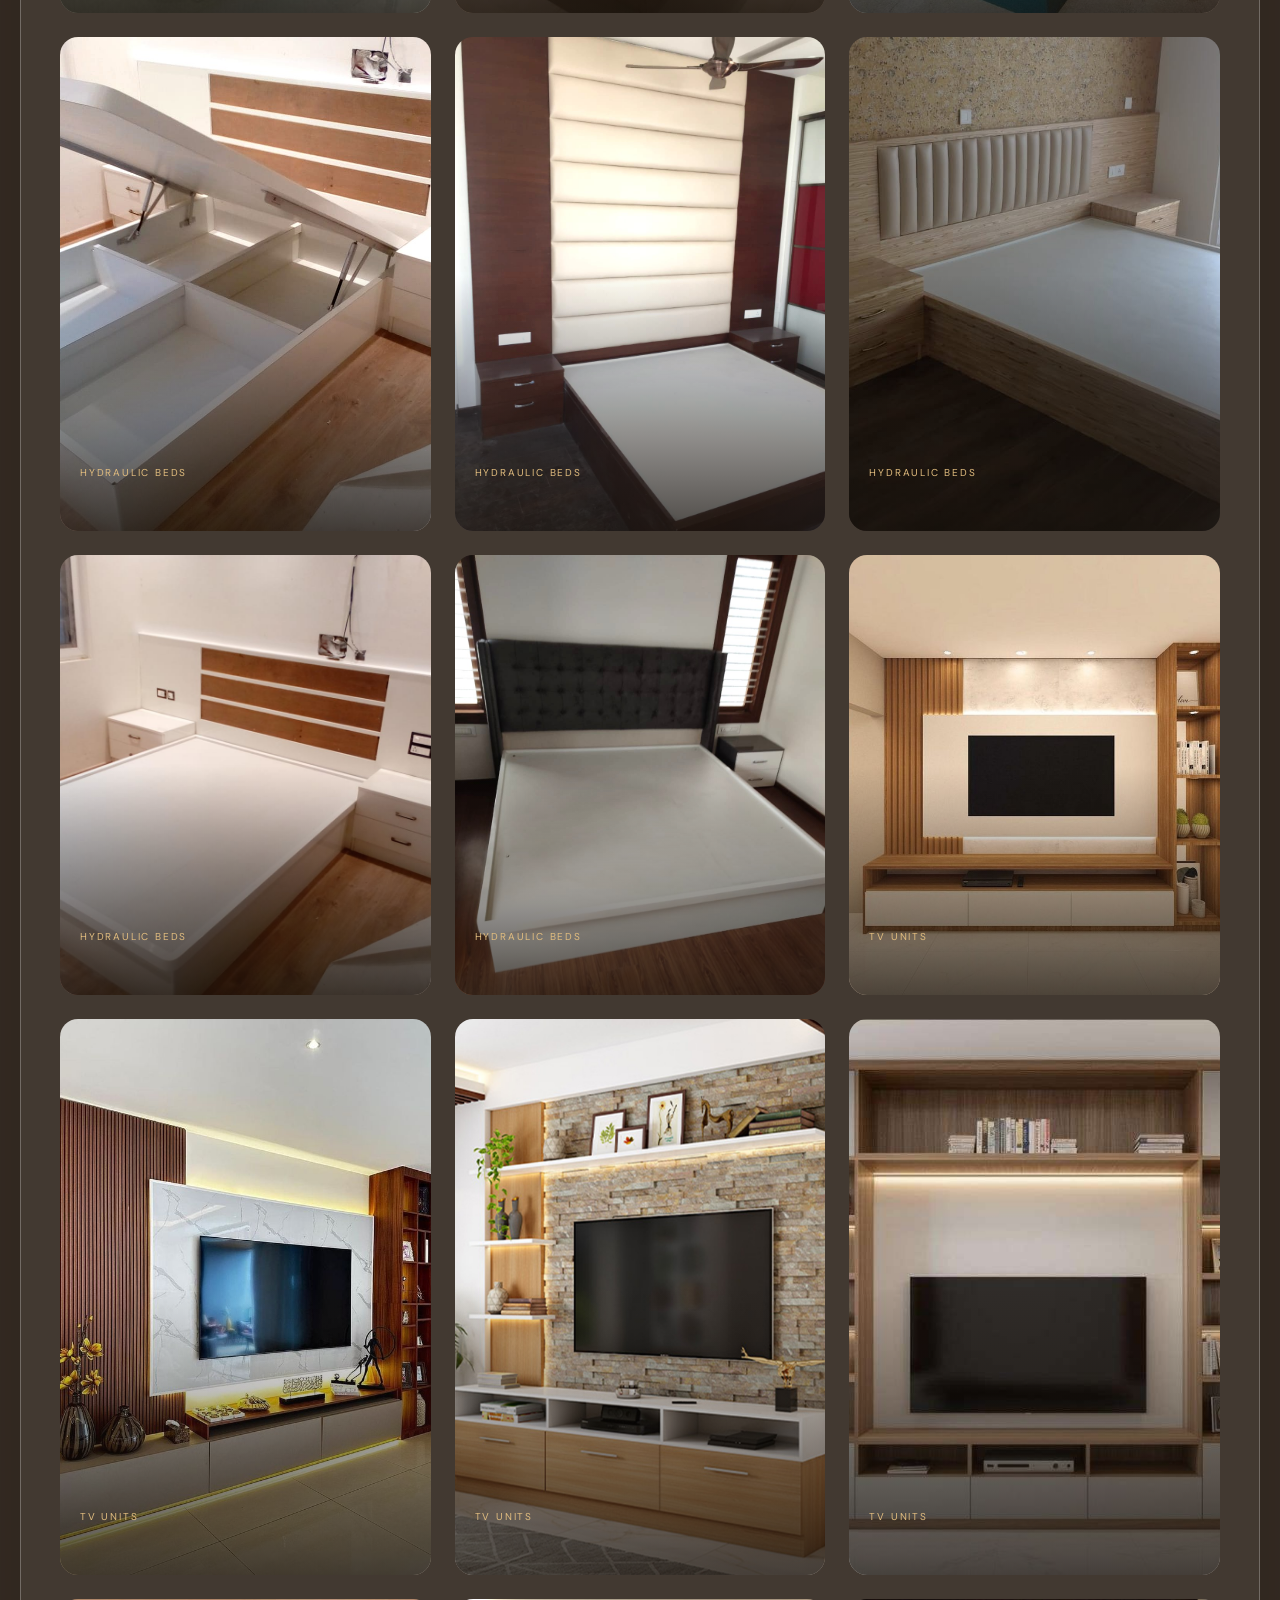
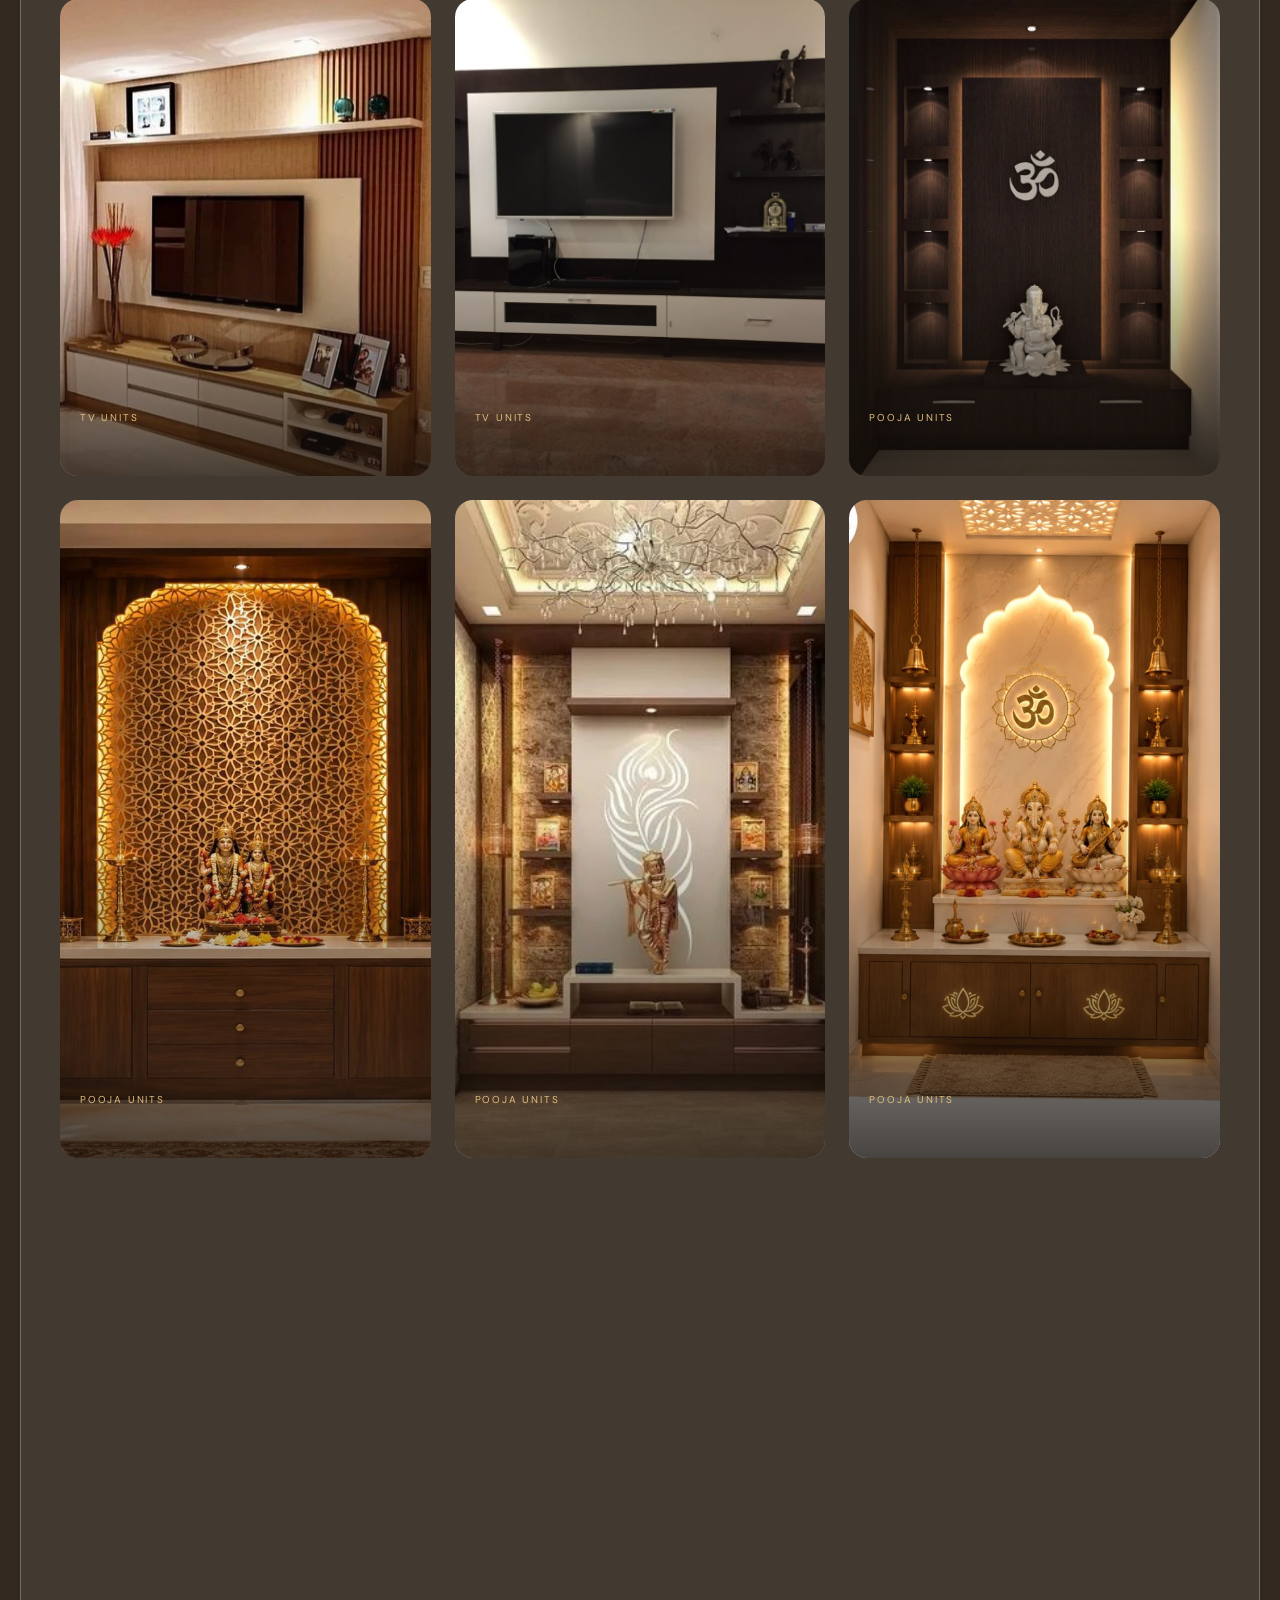
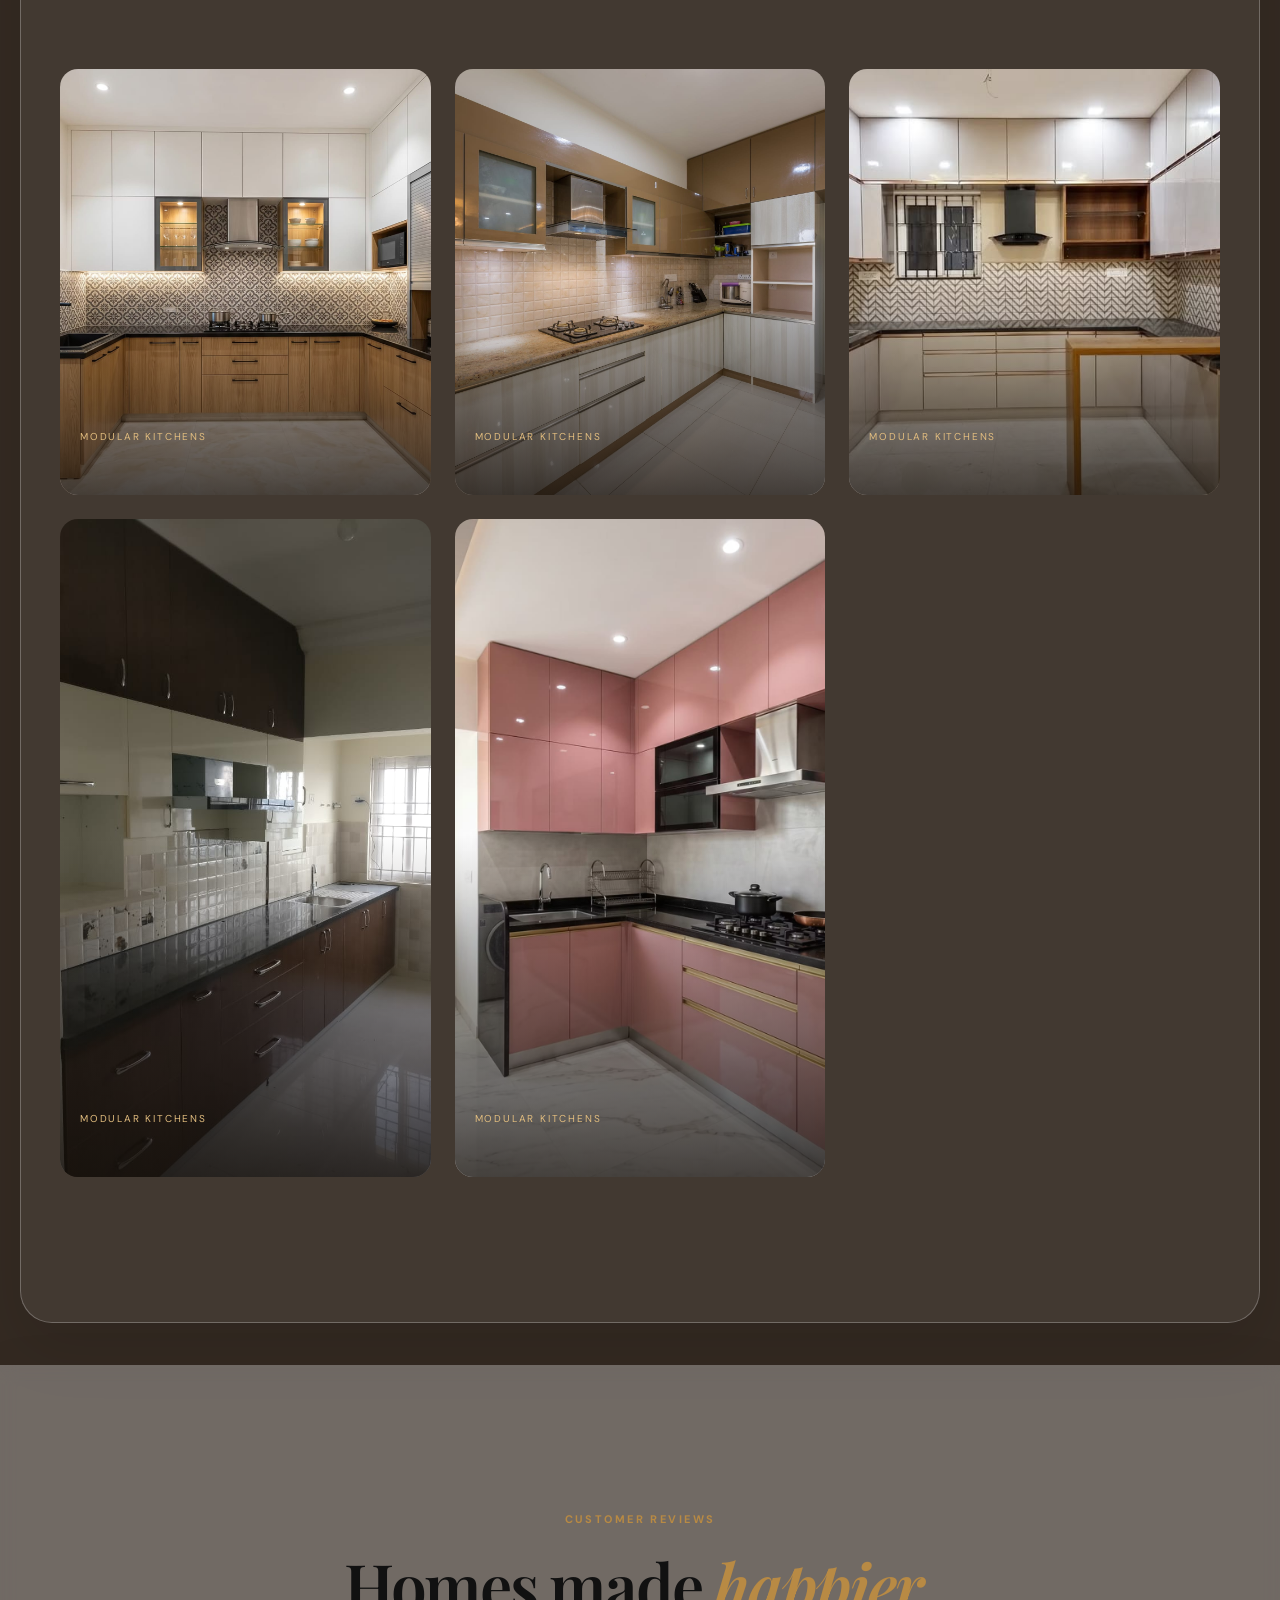
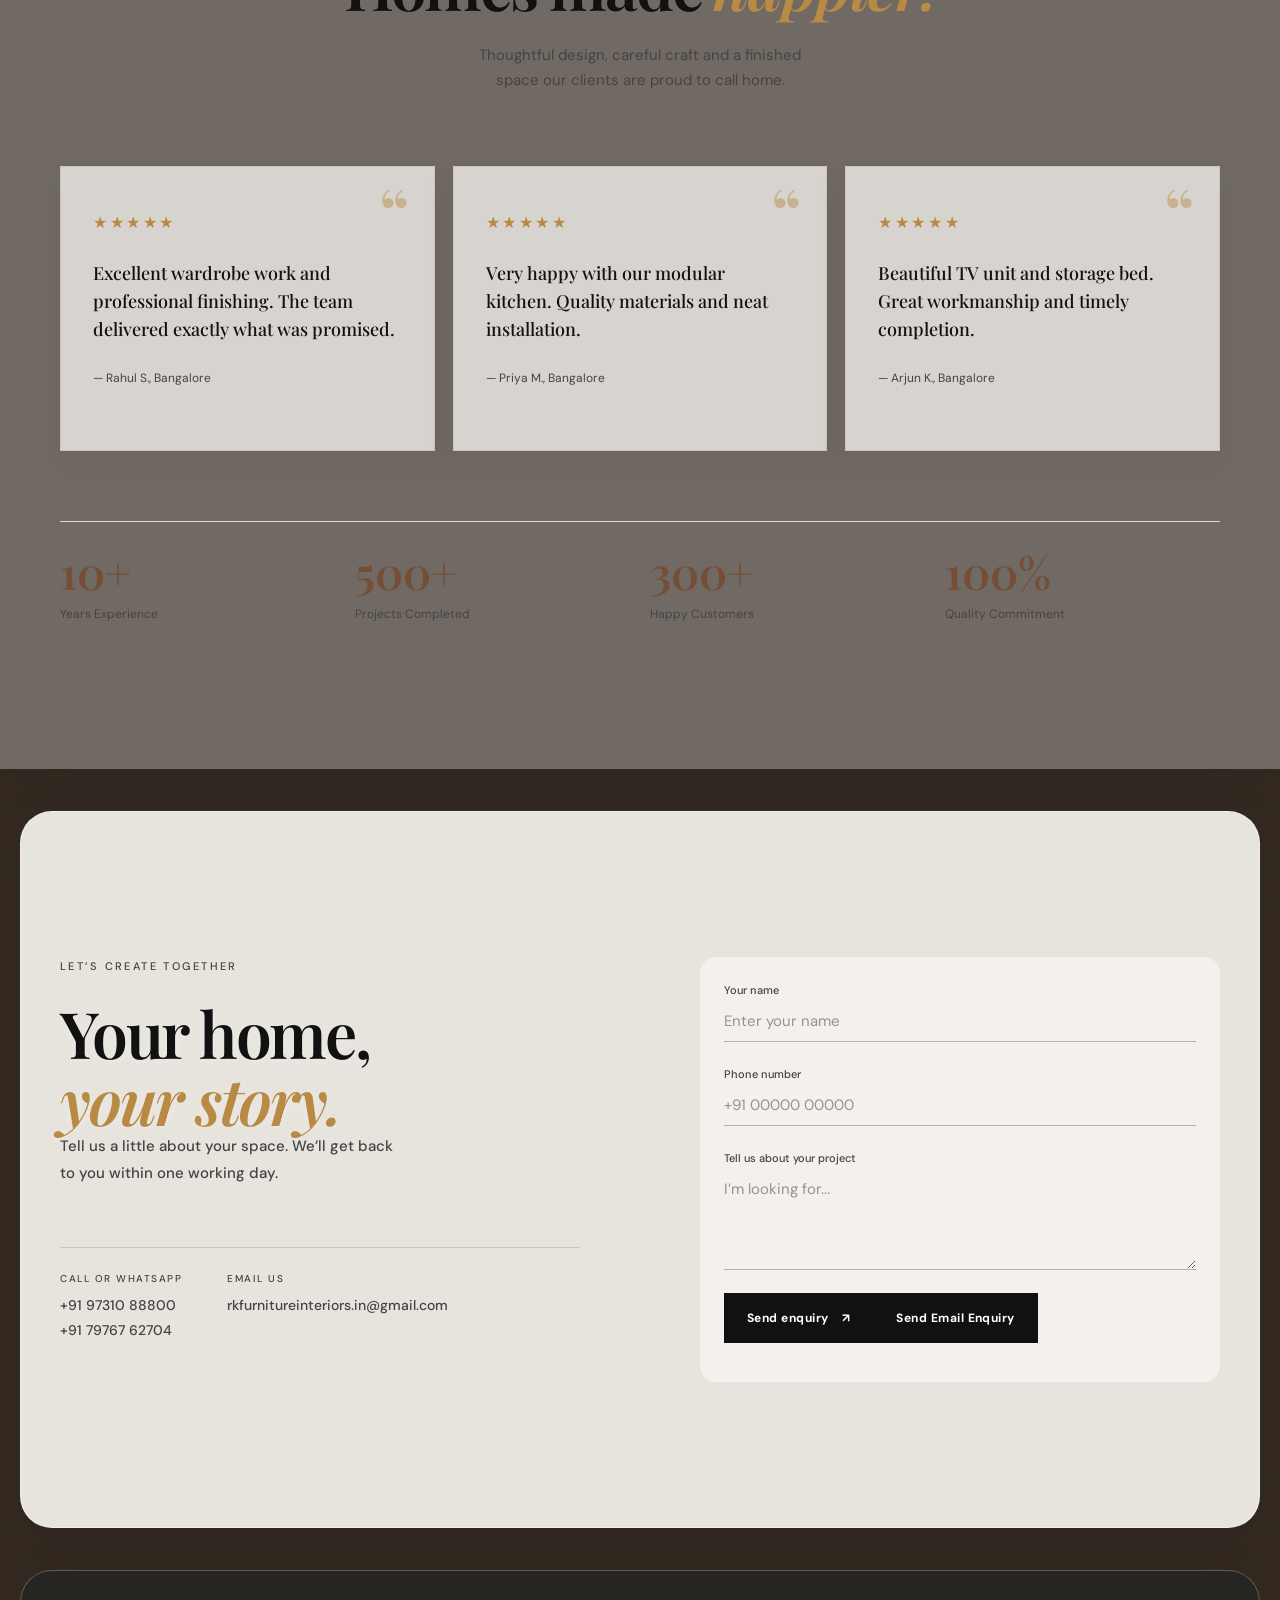
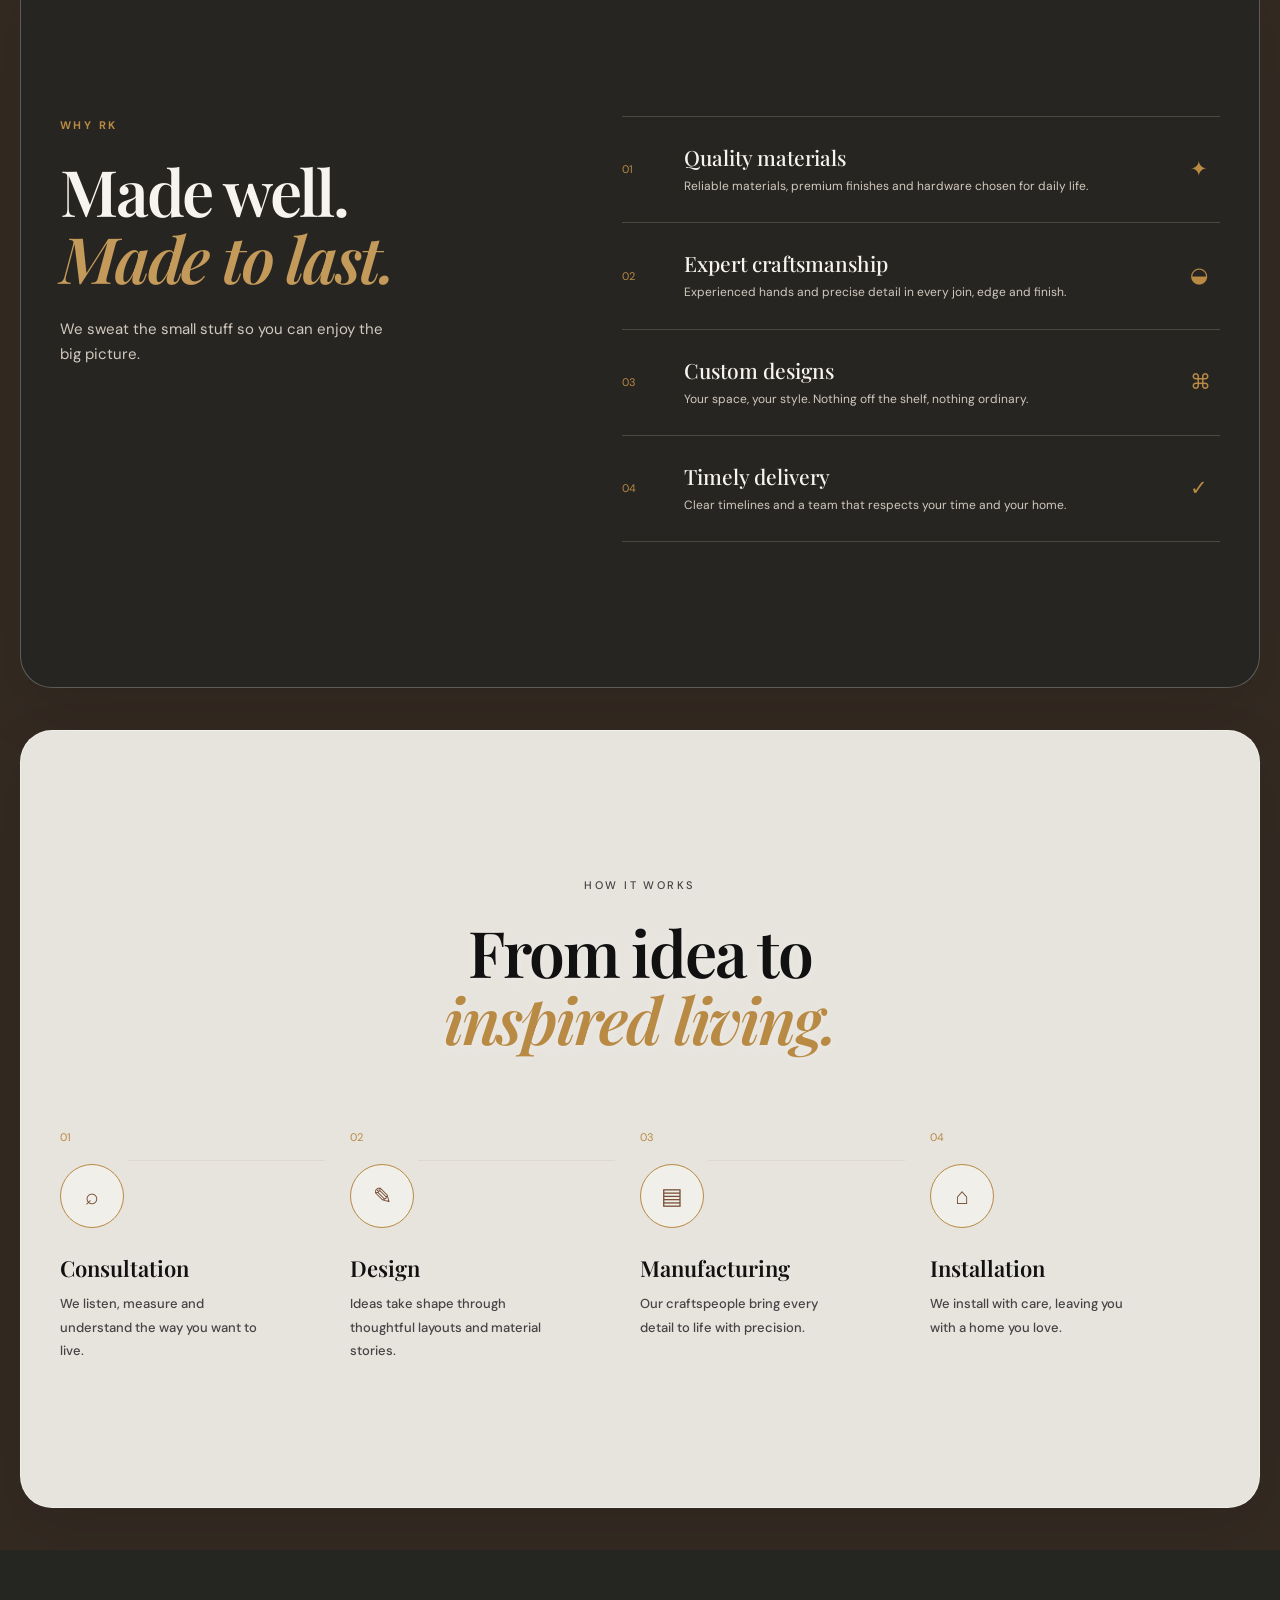
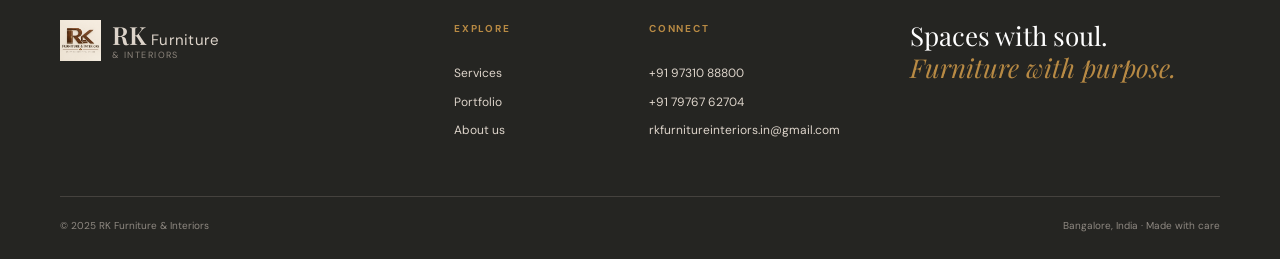
==== commit 5d458b83: "Add favicon images and update index.html for contact info section" ====
--- a/index.html
+++ b/index.html
@@ -1,11 +1,104 @@
 <!doctype html>
-<html lang="en">
+<html lang="en-IN">
 <head>
   <meta charset="UTF-8">
   <meta name="viewport" content="width=device-width, initial-scale=1.0">
-  <meta name="description" content="RK Furniture & Interiors creates premium, custom furniture and complete home interiors in Bangalore.">
+  <title>RK Furniture &amp; Interiors | Custom Furniture &amp; Interiors in Bangalore</title>
+  <meta name="description" content="RK Furniture &amp; Interiors creates custom furniture, modular kitchens, wardrobes, beds and TV units for beautiful homes in Bangalore.">
+  <link rel="canonical" href="https://rkfurnitureinteriors.in/">
+  <meta name="robots" content="index, follow">
   <meta name="theme-color" content="#f7f4ef">
-  <title>RK Furniture & Interiors | Crafted for Modern Living</title>
+  <meta property="og:type" content="website">
+  <meta property="og:locale" content="en_IN">
+  <meta property="og:title" content="RK Furniture &amp; Interiors | Custom Furniture &amp; Interiors in Bangalore">
+  <meta property="og:description" content="Custom furniture, modular kitchens, wardrobes, beds and TV units crafted for beautiful homes in Bangalore.">
+  <meta property="og:url" content="https://rkfurnitureinteriors.in/">
+  <meta property="og:site_name" content="RK Furniture &amp; Interiors">
+  <meta property="og:image" content="https://rkfurnitureinteriors.in/images/hero.jpg">
+  <meta property="og:image:alt" content="Custom furniture and interiors by RK Furniture &amp; Interiors">
+  <meta name="twitter:card" content="summary_large_image">
+  <meta name="twitter:title" content="RK Furniture &amp; Interiors | Custom Furniture &amp; Interiors in Bangalore">
+  <meta name="twitter:description" content="Custom furniture, modular kitchens, wardrobes, beds and TV units crafted for beautiful homes in Bangalore.">
+  <meta name="twitter:image" content="https://rkfurnitureinteriors.in/images/hero.jpg">
+  <meta name="twitter:image:alt" content="Custom furniture and interiors by RK Furniture &amp; Interiors">
+  <link rel="icon" type="image/x-icon" href="/favicon.ico">
+  <link rel="icon" type="image/png" sizes="48x48" href="/favicon-48.png">
+  <link rel="icon" type="image/png" sizes="96x96" href="/favicon-96.png">
+  <link rel="icon" type="image/png" sizes="192x192" href="/favicon-192.png">
+  <link rel="apple-touch-icon" sizes="180x180" href="/apple-touch-icon.png">
+  <script type="application/ld+json">
+    {
+      "@context": "https://schema.org",
+      "@type": "FurnitureStore",
+      "@id": "https://rkfurnitureinteriors.in/#business",
+      "name": "RK Furniture & Interiors",
+      "url": "https://rkfurnitureinteriors.in/",
+      "logo": "https://rkfurnitureinteriors.in/images/logo.png",
+      "email": "rkfurnitureinteriors.in@gmail.com",
+      "telephone": [
+        "+919731088800",
+        "+917976762704"
+      ],
+      "address": {
+        "@type": "PostalAddress",
+        "addressLocality": "Bangalore",
+        "addressRegion": "Karnataka",
+        "addressCountry": "IN"
+      },
+      "areaServed": {
+        "@type": "City",
+        "name": "Bangalore"
+      },
+      "hasOfferCatalog": {
+        "@type": "OfferCatalog",
+        "name": "Furniture and interior services",
+        "itemListElement": [
+          {
+            "@type": "Offer",
+            "itemOffered": {
+              "@type": "Service",
+              "name": "Modular wardrobes"
+            }
+          },
+          {
+            "@type": "Offer",
+            "itemOffered": {
+              "@type": "Service",
+              "name": "Sliding wardrobes"
+            }
+          },
+          {
+            "@type": "Offer",
+            "itemOffered": {
+              "@type": "Service",
+              "name": "Hydraulic storage beds"
+            }
+          },
+          {
+            "@type": "Offer",
+            "itemOffered": {
+              "@type": "Service",
+              "name": "TV units"
+            }
+          },
+          {
+            "@type": "Offer",
+            "itemOffered": {
+              "@type": "Service",
+              "name": "Pooja units"
+            }
+          },
+          {
+            "@type": "Offer",
+            "itemOffered": {
+              "@type": "Service",
+              "name": "Complete home interiors"
+            }
+          }
+        ]
+      }
+    }
+  </script>
   <link rel="preconnect" href="https://fonts.googleapis.com">
   <link rel="preconnect" href="https://fonts.gstatic.com" crossorigin>
   <link href="https://fonts.googleapis.com/css2?family=DM+Sans:wght@400;500;600;700&family=Playfair+Display:wght@500;600;700&display=swap" rel="stylesheet">
@@ -19,7 +112,7 @@
   <header class="site-header" id="top">
     <div class="container nav-wrap">
       <a class="brand" href="#home" aria-label="RK Furniture & Interiors home">
-        <img src="images/logo.png" alt="RK Furniture & Interiors logo">
+        <img src="images/logo.png" width="41" height="41" alt="RK Furniture & Interiors logo">
         <span><strong>RK</strong> Furniture <small>&amp; Interiors</small></span>
       </a>
       <button class="menu-toggle" aria-label="Open navigation" aria-expanded="false">
@@ -181,7 +274,7 @@
 
   </main>
 
-  <footer class="site-footer"><div class="container footer-grid"><a class="brand footer-brand" href="#home"><img src="images/logo.png" alt="RK Furniture & Interiors logo"><span><strong>RK</strong> Furniture <small>&amp; Interiors</small></span></a><div><h4>Explore</h4><a href="#services">Services</a><a href="#portfolio">Portfolio</a><a href="#about">About us</a></div><div><h4>Connect</h4><a href="tel:+919731088800">+91 97310 88800</a><a href="tel:+917976762704">+91 79767 62704</a><a href="mailto:rkfurnitureinteriors.in@gmail.com">rkfurnitureinteriors.in@gmail.com</a></div><div class="footer-tag">Spaces with soul.<br><em>Furniture with purpose.</em></div></div><div class="container footer-bottom"><span>© 2025 RK Furniture &amp; Interiors</span><span>Bangalore, India · Made with care</span></div></footer>
+  <footer class="site-footer"><div class="container footer-grid"><a class="brand footer-brand" href="#home"><img src="images/logo.png" width="41" height="41" alt="RK Furniture & Interiors logo"><span><strong>RK</strong> Furniture <small>&amp; Interiors</small></span></a><div><h4>Explore</h4><a href="#services">Services</a><a href="#portfolio">Portfolio</a><a href="#about">About us</a></div><div><h4>Connect</h4><a href="tel:+919731088800">+91 97310 88800</a><a href="tel:+917976762704">+91 79767 62704</a><a href="mailto:rkfurnitureinteriors.in@gmail.com">rkfurnitureinteriors.in@gmail.com</a></div><div class="footer-tag">Spaces with soul.<br><em>Furniture with purpose.</em></div></div><div class="container footer-bottom"><span>© 2025 RK Furniture &amp; Interiors</span><span>Bangalore, India · Made with care</span></div></footer>
 
   <a class="floating-whatsapp" href="https://wa.me/919731088800" target="_blank" rel="noopener" aria-label="Chat with RK Furniture & Interiors on WhatsApp"><svg viewBox="0 0 24 24" aria-hidden="true"><path d="M20.5 3.5A11.8 11.8 0 0 0 12.08 0C5.56 0 .25 5.3.25 11.82c0 2.08.54 4.1 1.57 5.88L.18 24l6.45-1.69a11.8 11.8 0 0 0 5.45 1.38h.01c6.52 0 11.83-5.3 11.83-11.82 0-3.16-1.23-6.13-3.42-8.37ZM12.09 21.7h-.01a9.85 9.85 0 0 1-5.02-1.38l-.36-.21-3.83 1 1.02-3.73-.23-.38a9.84 9.84 0 1 1 8.43 4.7Zm5.4-7.38c-.3-.15-1.78-.88-2.06-.98-.28-.1-.48-.15-.69.15-.2.3-.79.98-.97 1.18-.18.2-.36.23-.66.08-1.78-.89-2.95-1.58-4.13-3.58-.31-.54.31-.5.89-1.66.1-.2.05-.37-.03-.52-.08-.15-.69-1.66-.94-2.27-.25-.59-.5-.51-.69-.52h-.59c-.2 0-.51.08-.79.37-.28.3-1.07 1.04-1.07 2.55s1.1 2.96 1.25 3.16c.15.2 2.17 3.31 5.26 4.64.74.32 1.32.51 1.77.66.74.24 1.41.21 1.94.13.59-.09 1.78-.73 2.03-1.44.25-.71.25-1.32.18-1.44-.08-.13-.28-.2-.59-.35Z"/></svg></a>
   <button class="back-top" aria-label="Back to top">↑</button>
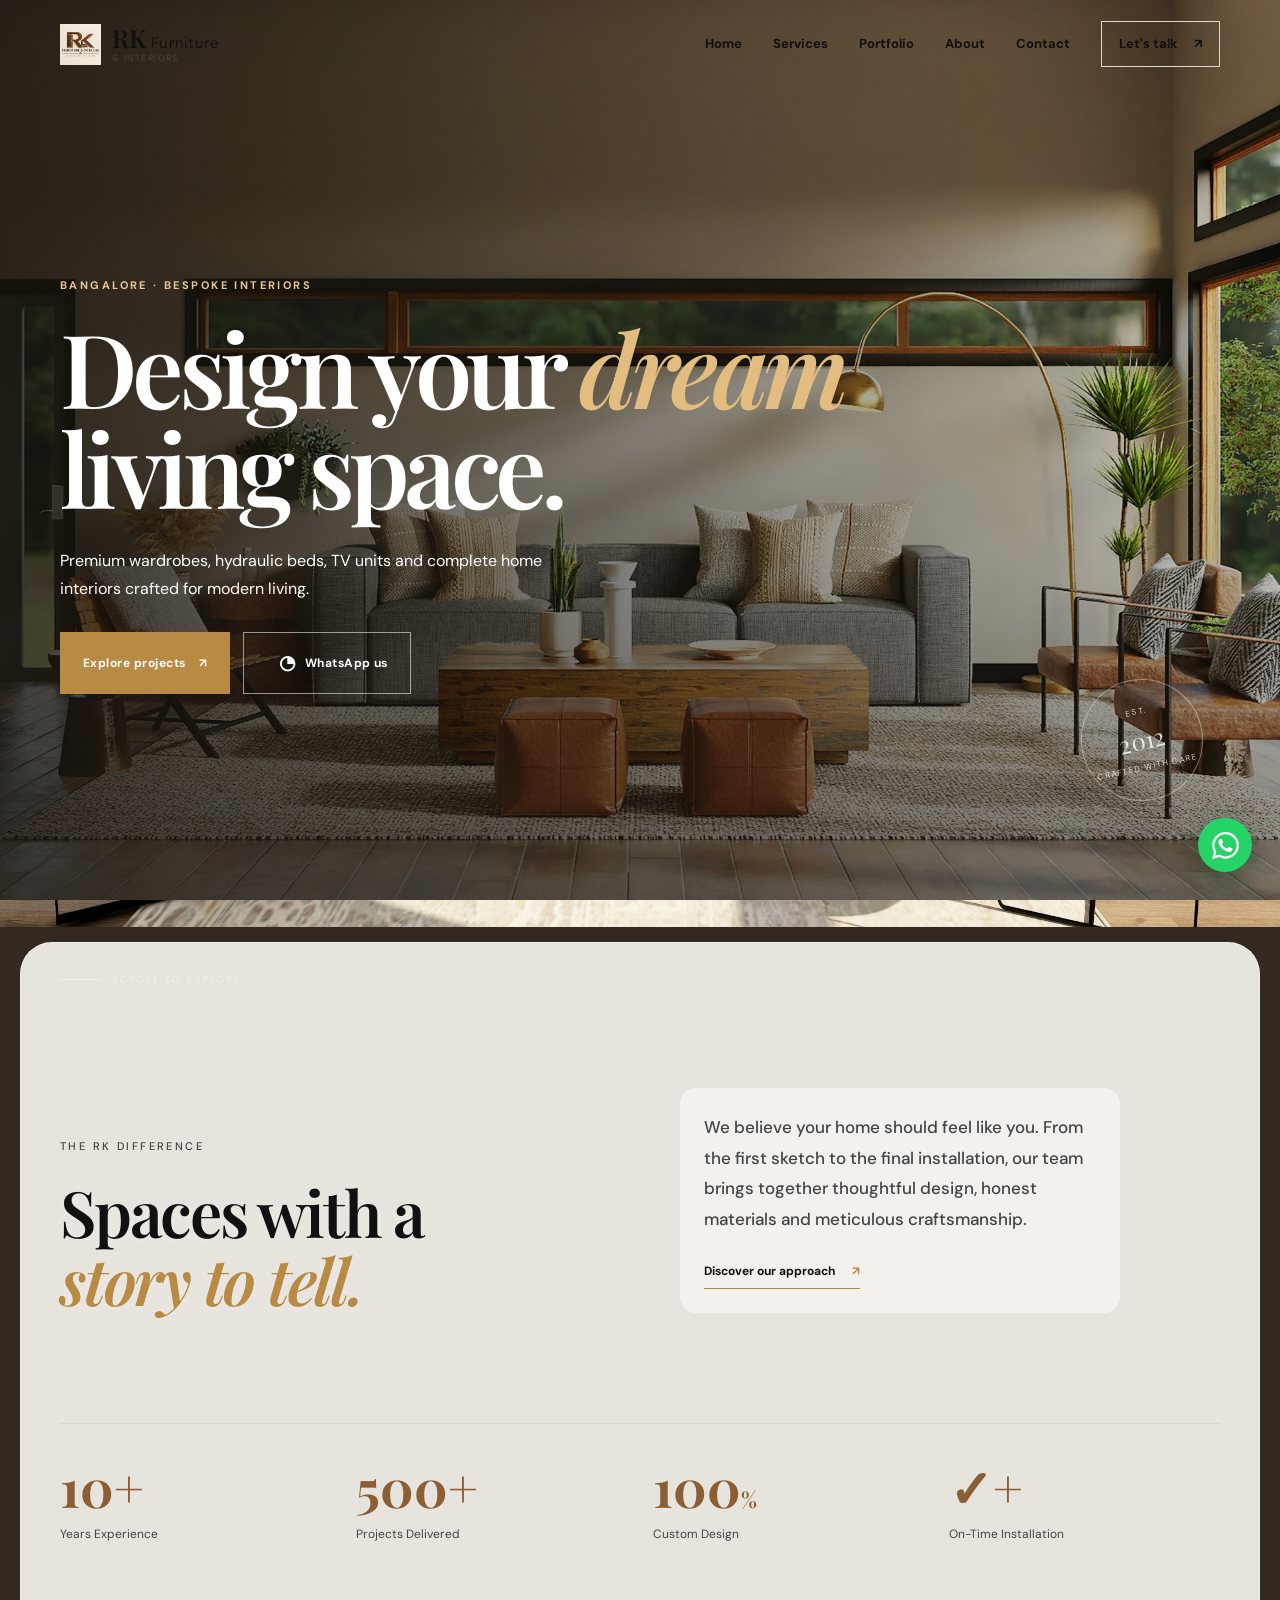
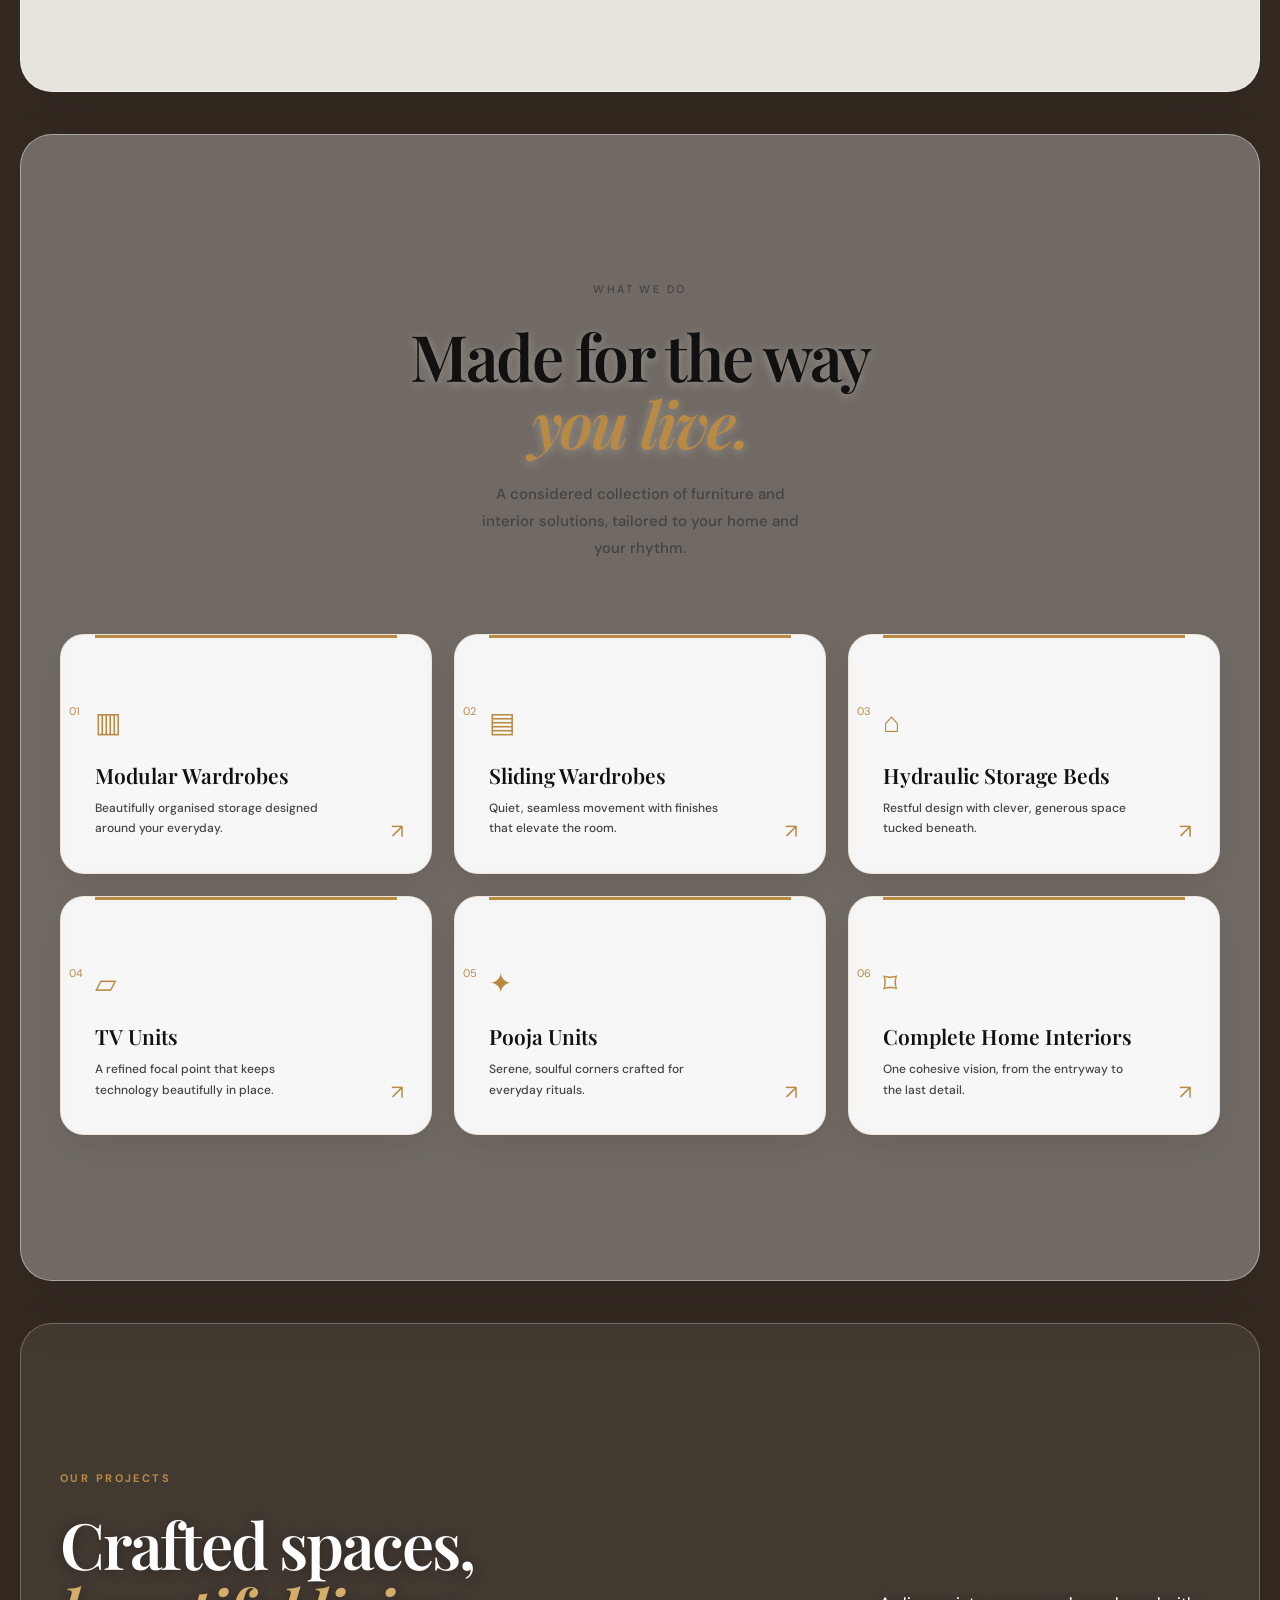
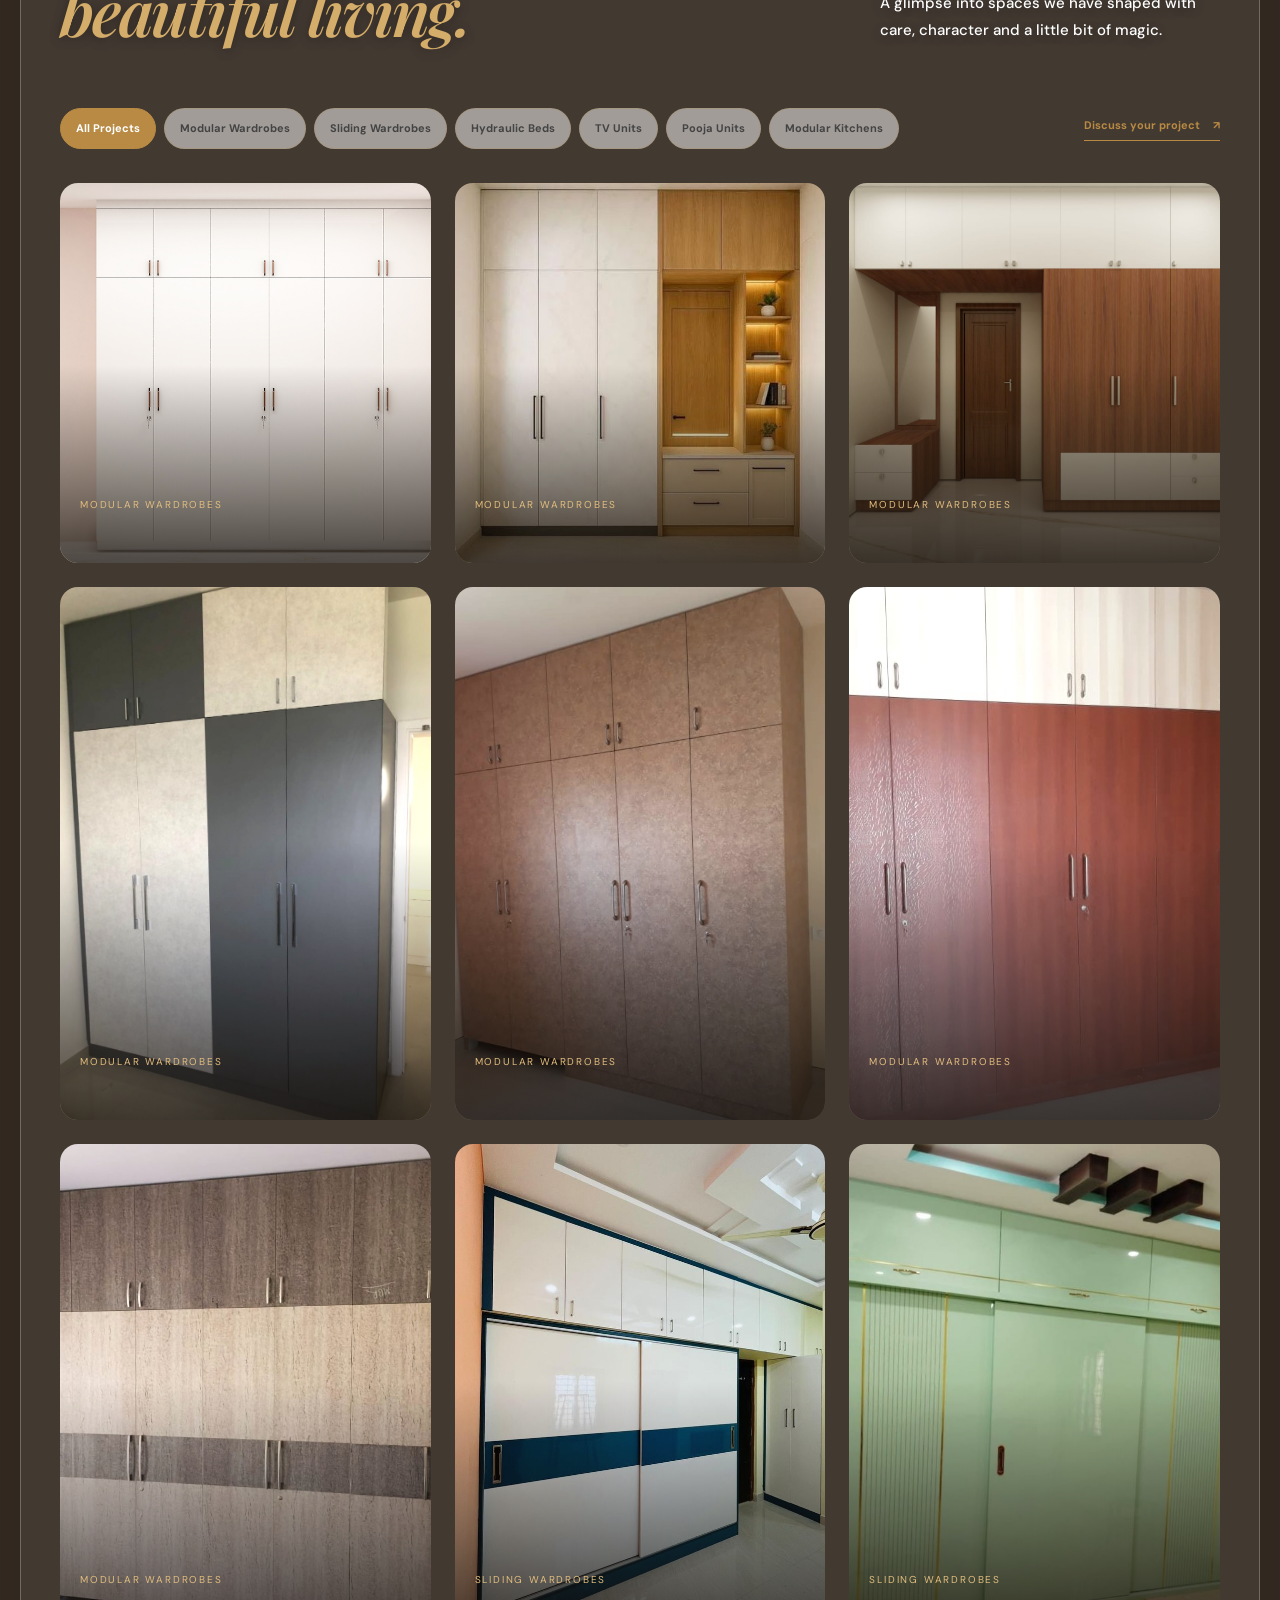
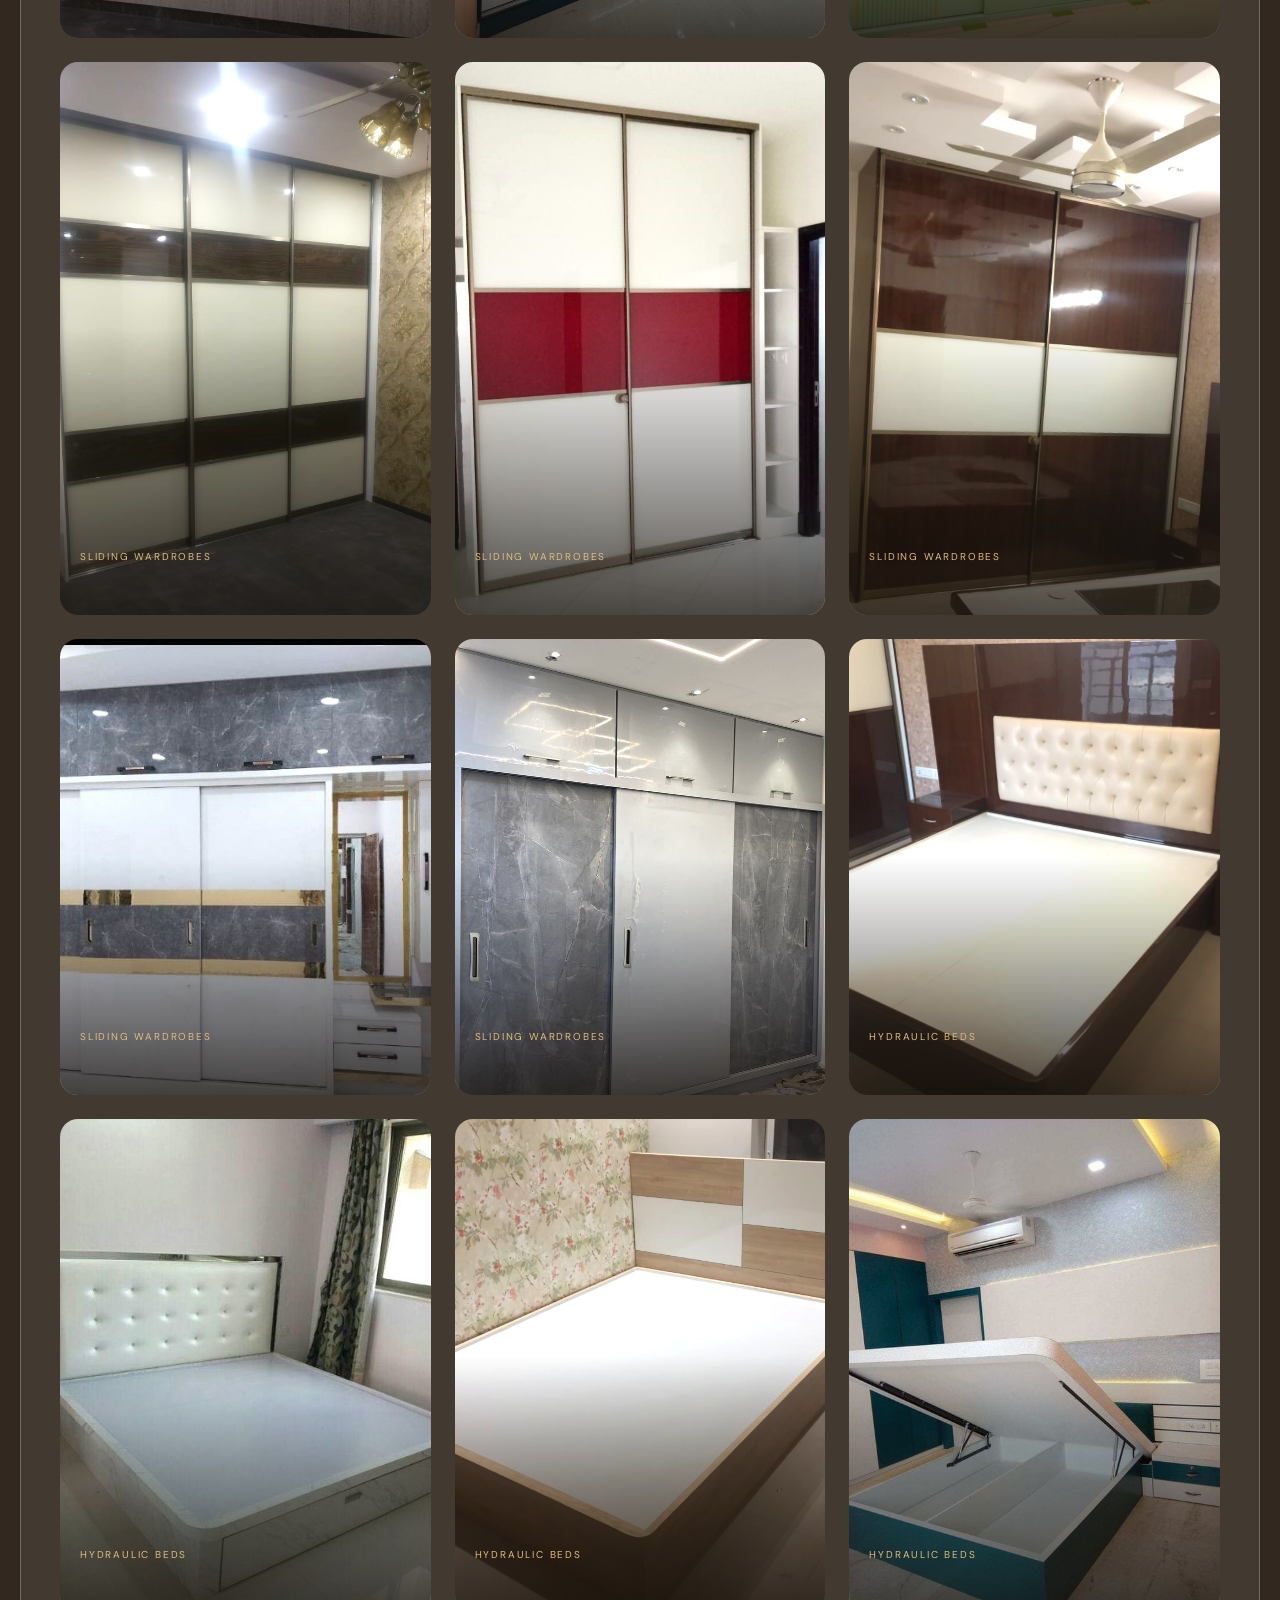
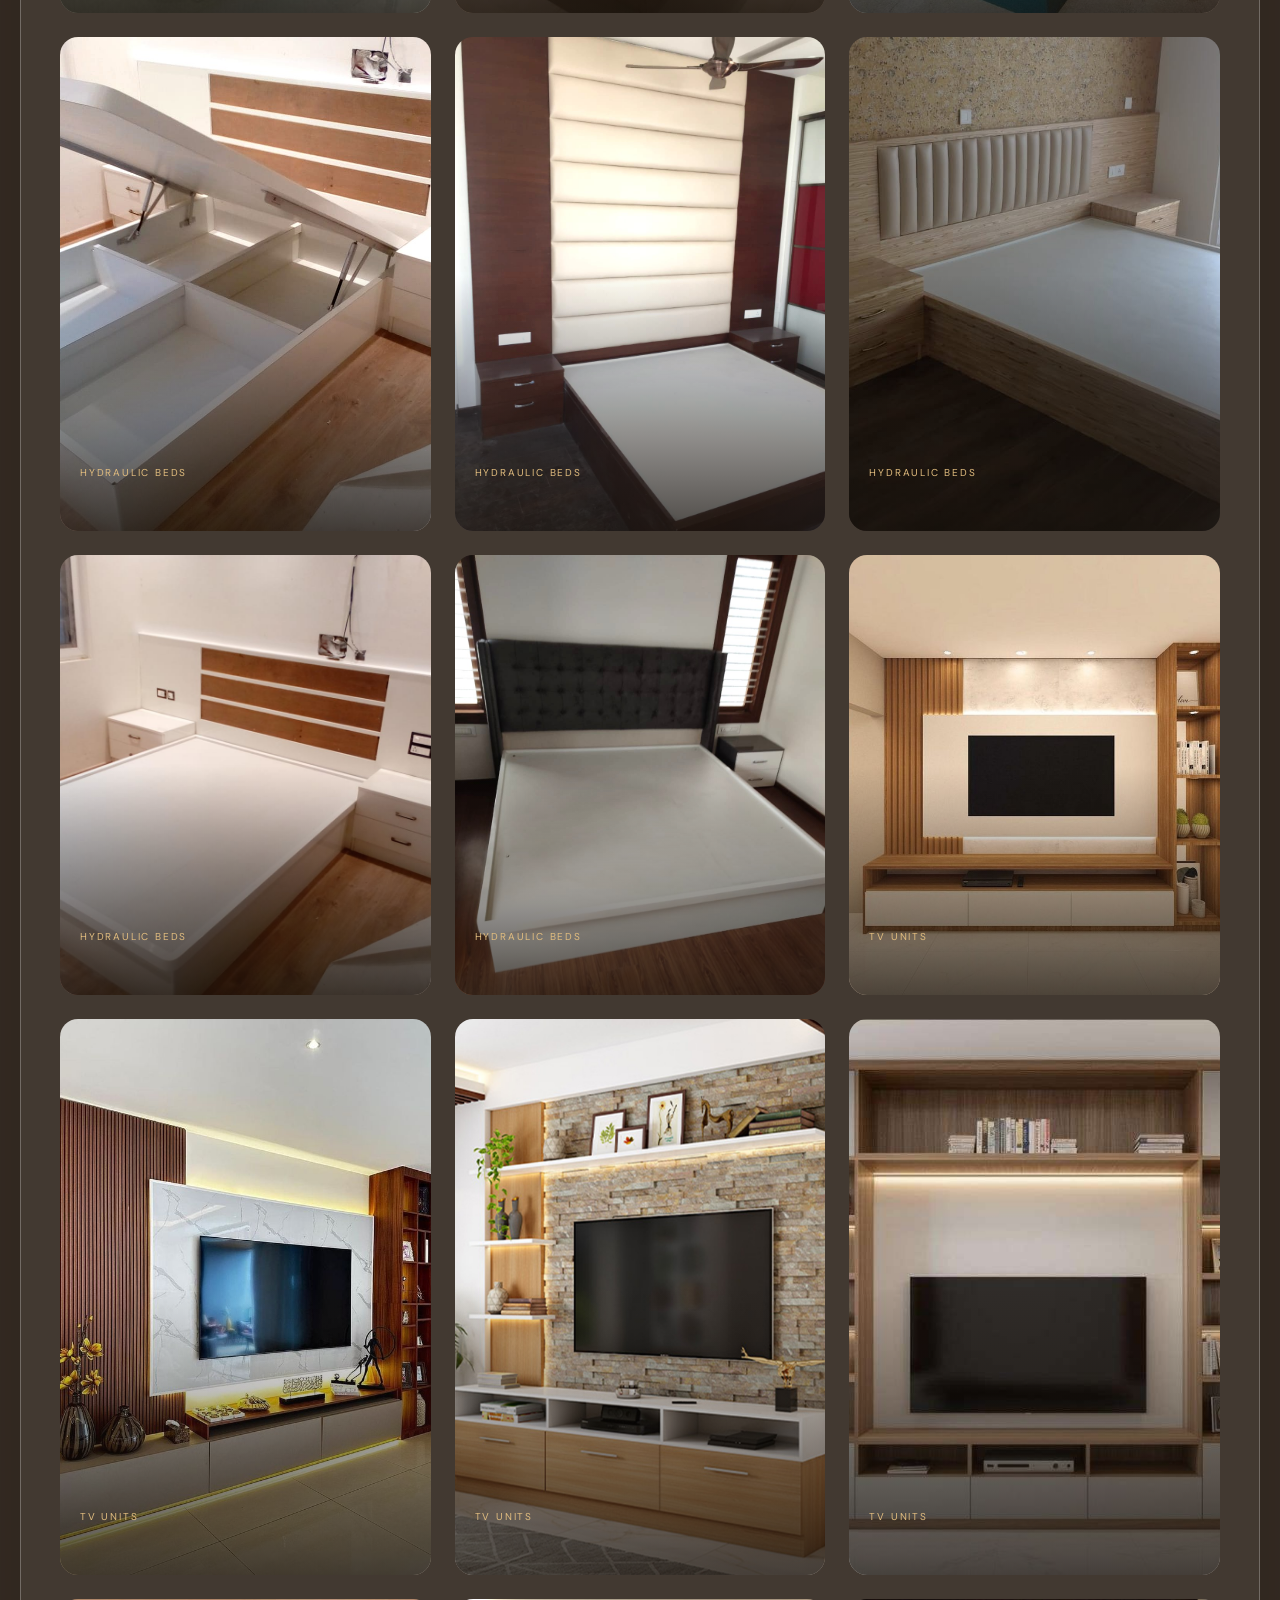
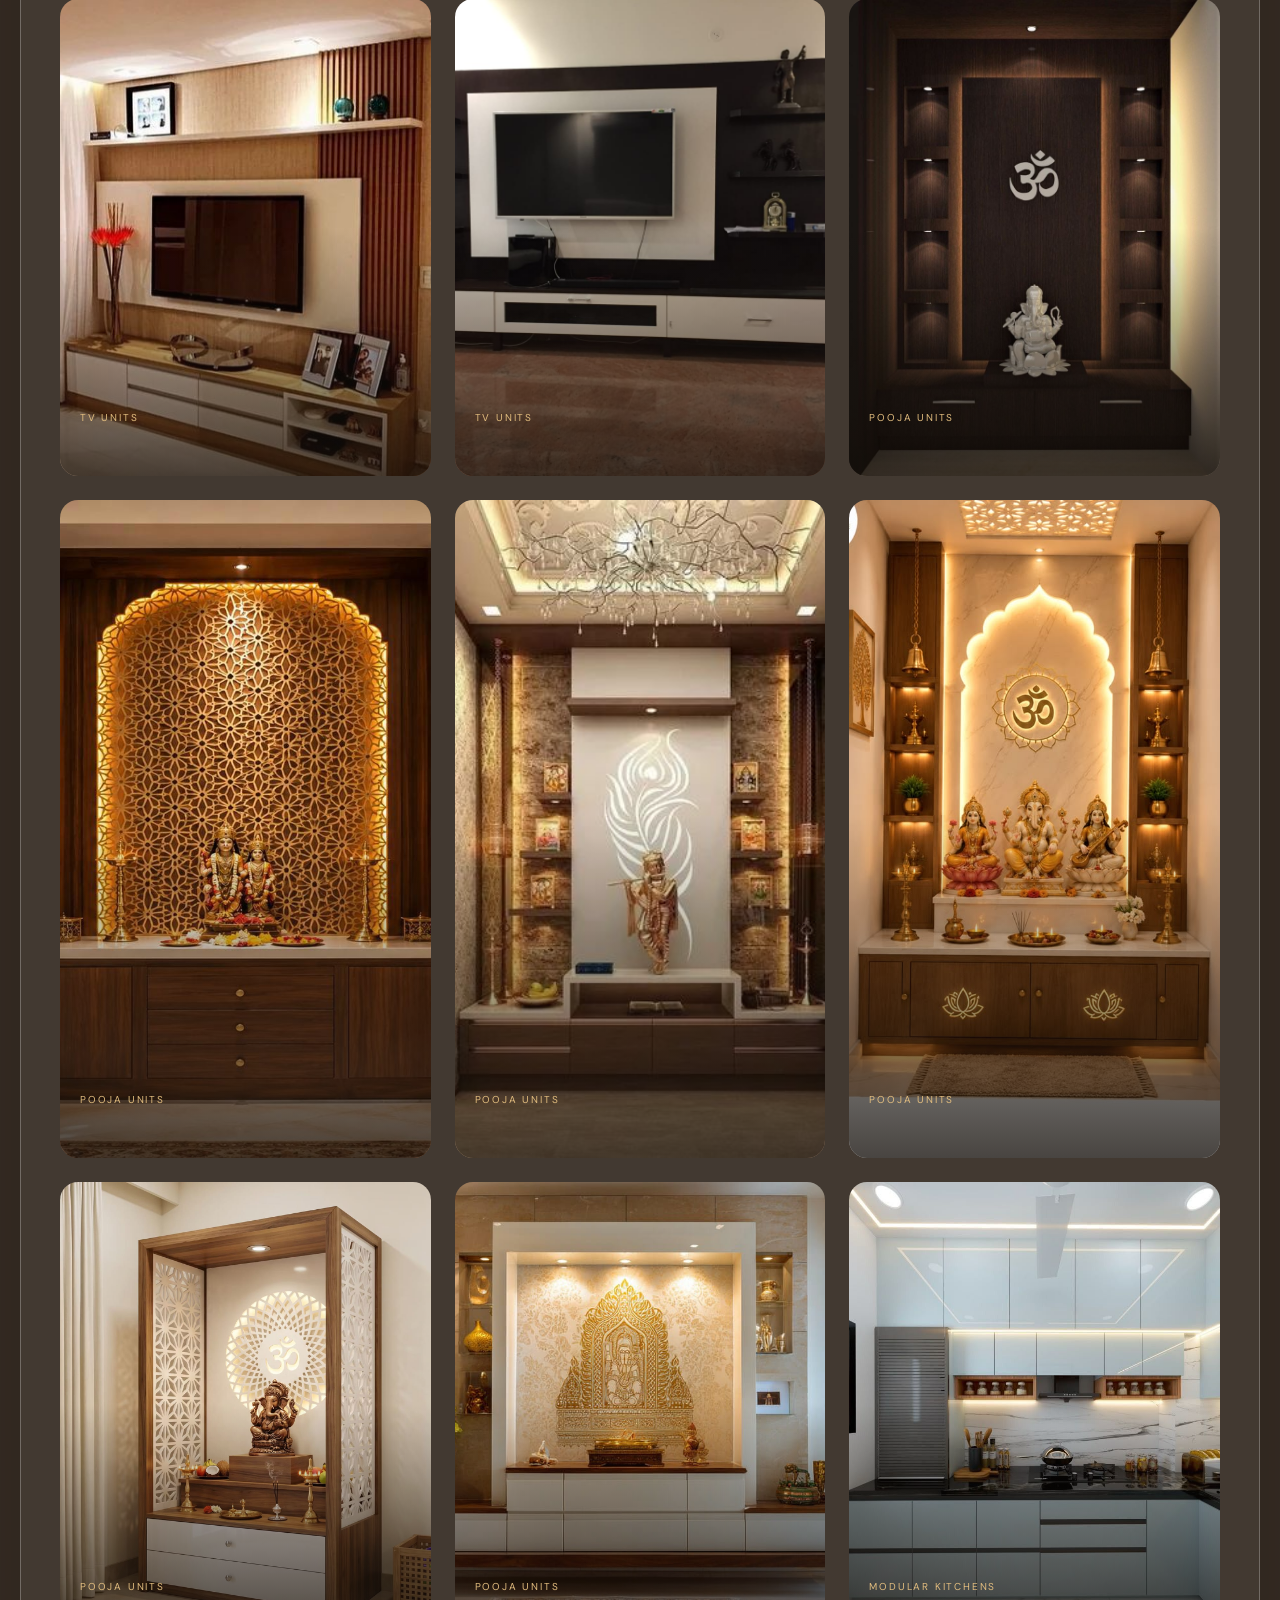
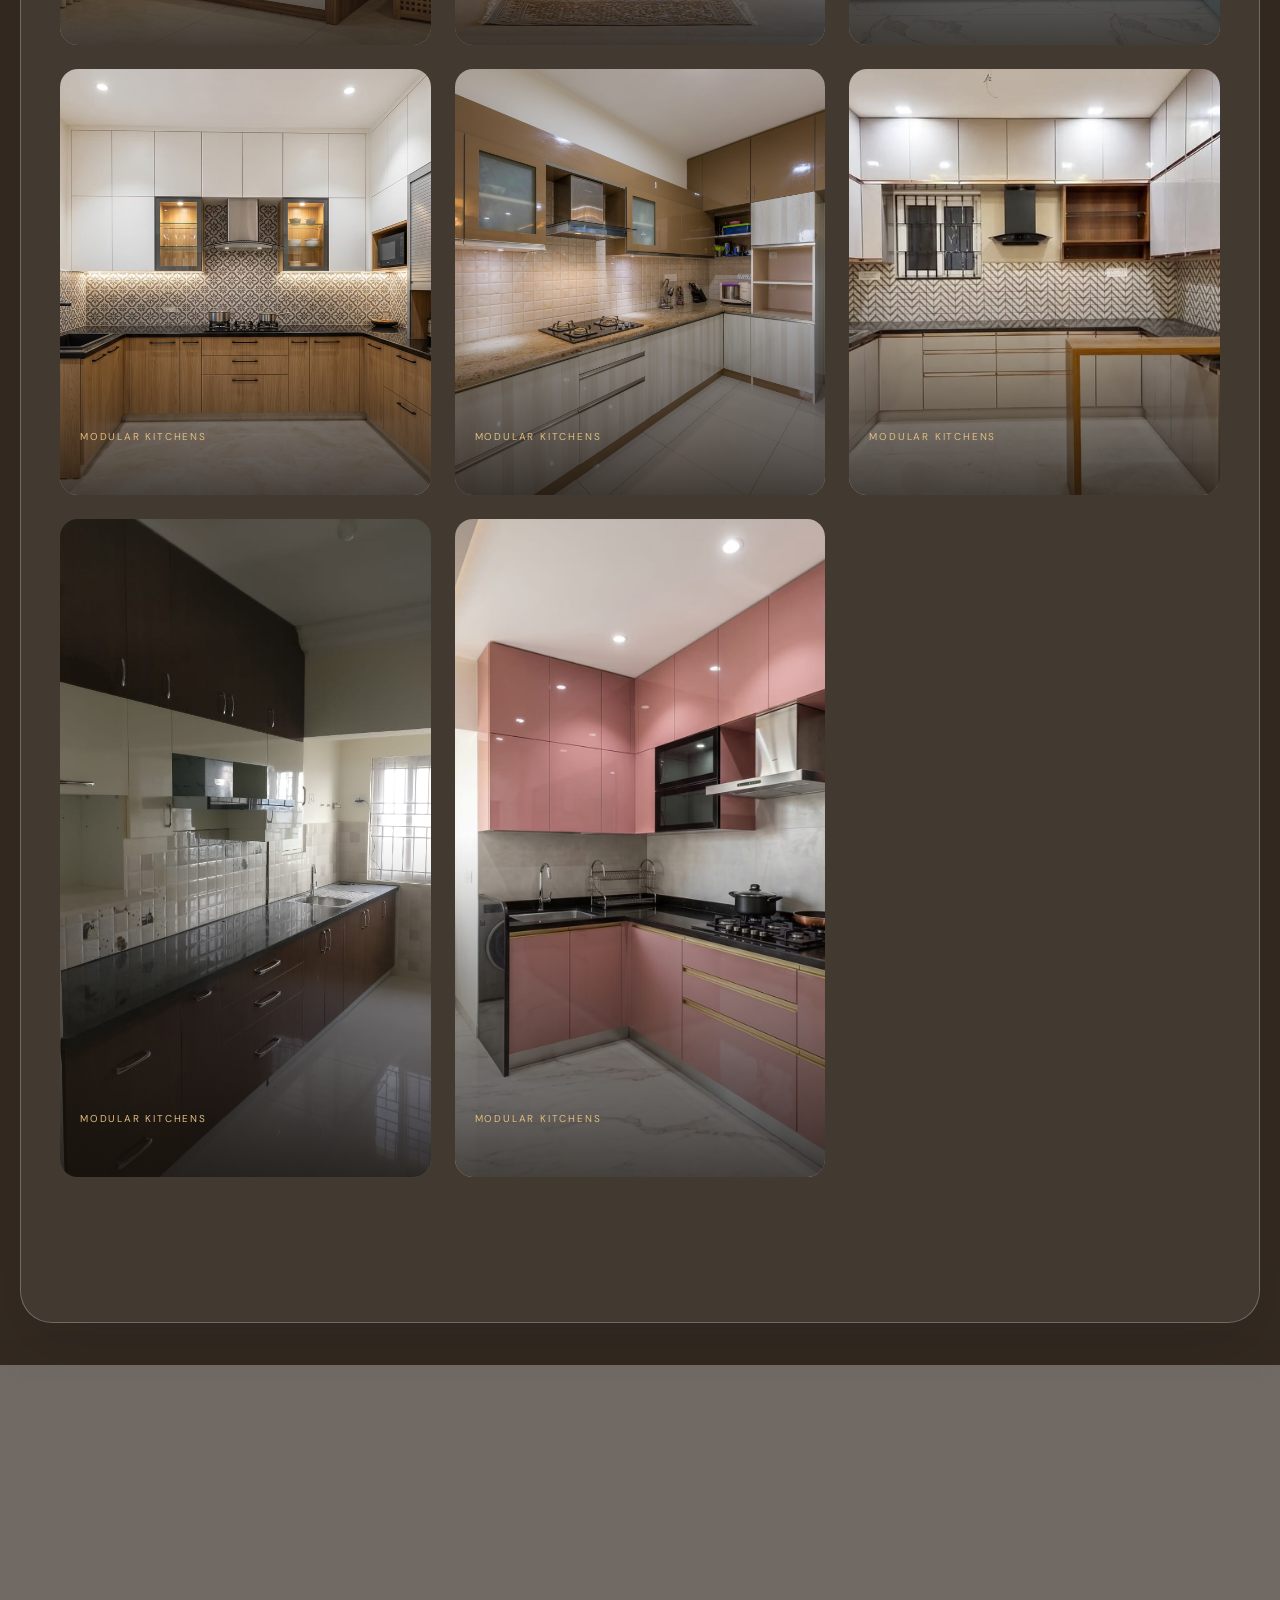
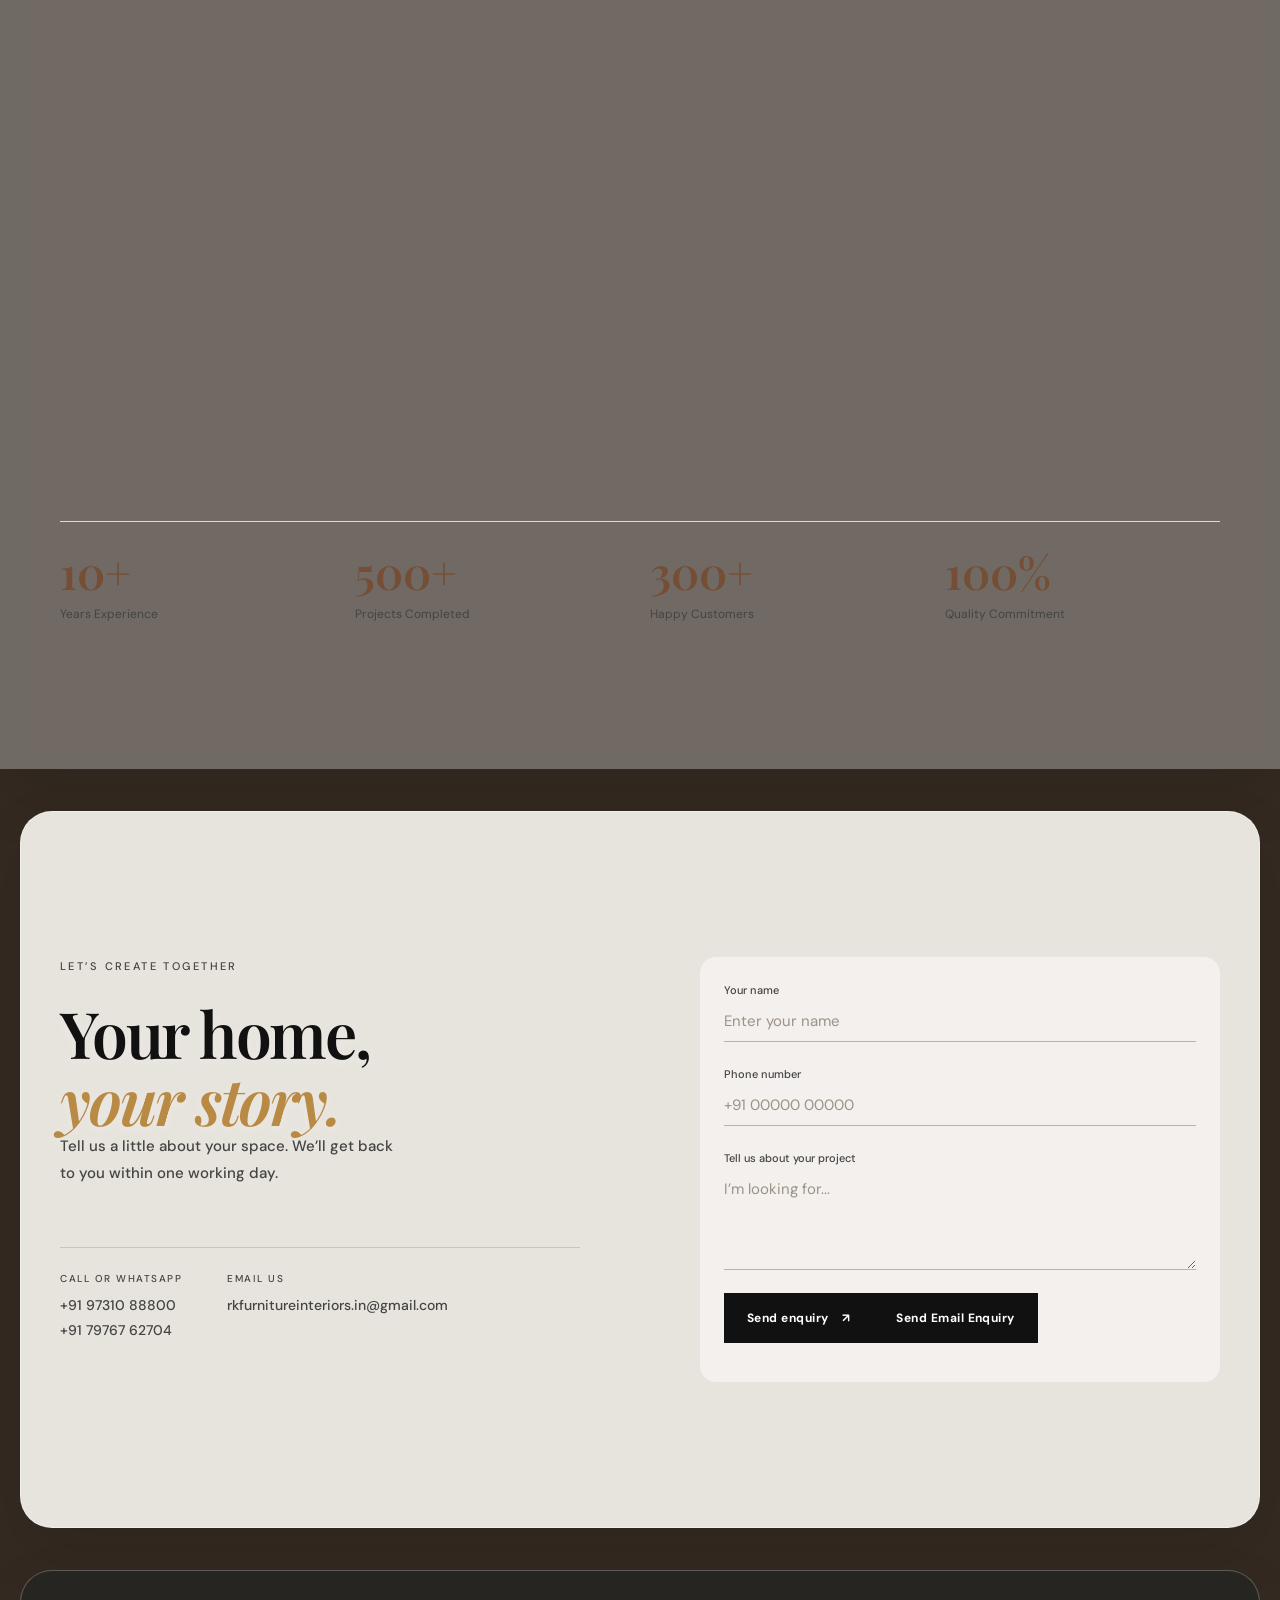
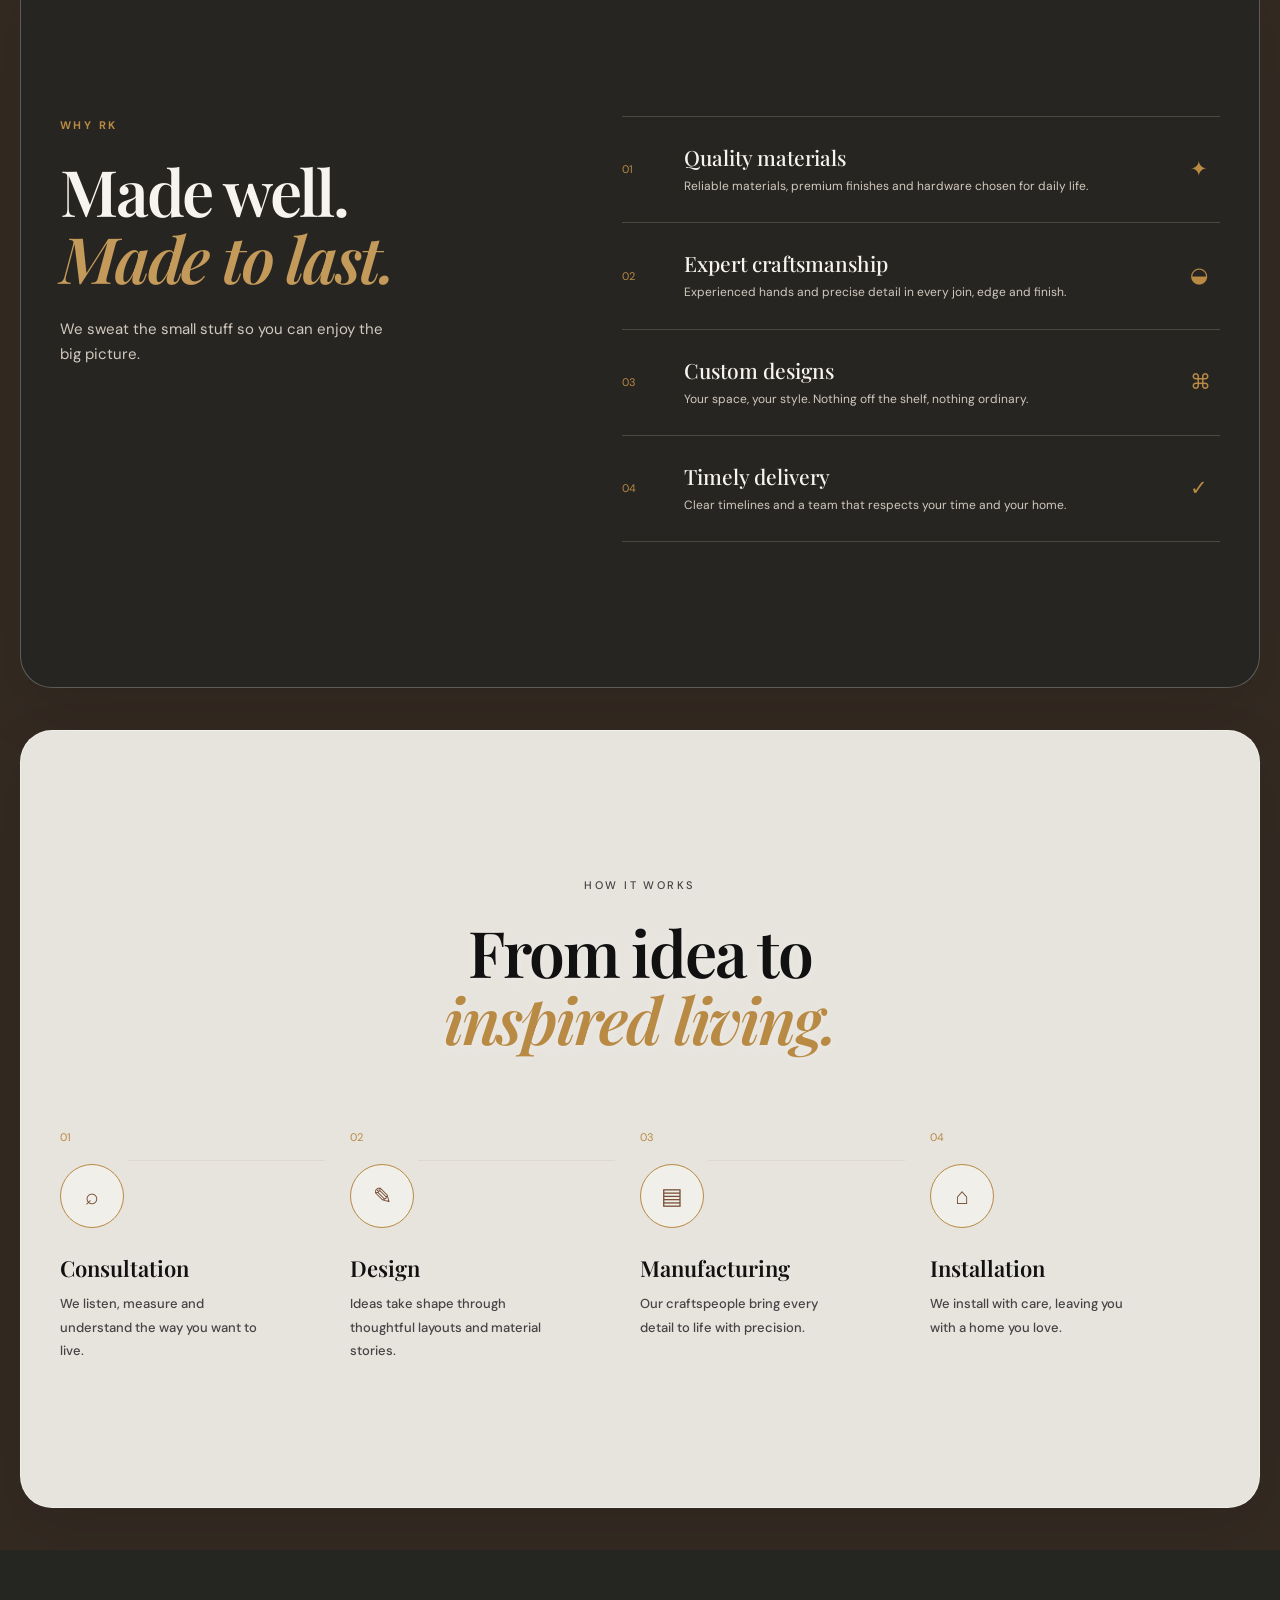
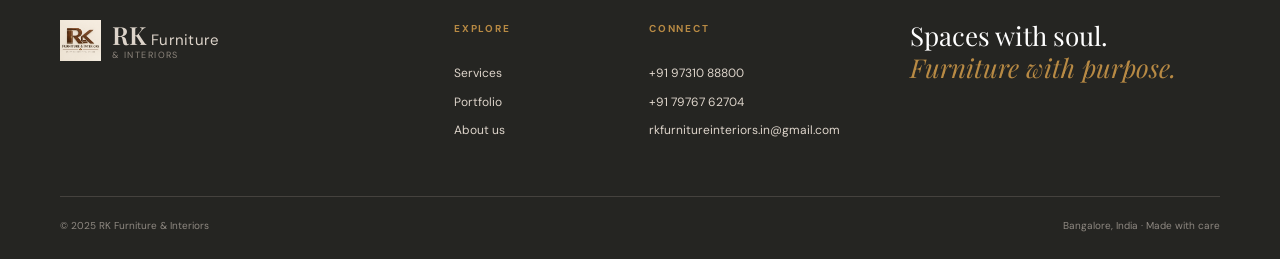
==== commit 779afab6: "Add RK Furniture favicon" ====
--- a/index.html
+++ b/index.html
@@ -1,104 +1,16 @@
 <!doctype html>
-<html lang="en-IN">
+<html lang="en">
 <head>
   <meta charset="UTF-8">
   <meta name="viewport" content="width=device-width, initial-scale=1.0">
-  <title>RK Furniture &amp; Interiors | Custom Furniture &amp; Interiors in Bangalore</title>
-  <meta name="description" content="RK Furniture &amp; Interiors creates custom furniture, modular kitchens, wardrobes, beds and TV units for beautiful homes in Bangalore.">
-  <link rel="canonical" href="https://rkfurnitureinteriors.in/">
-  <meta name="robots" content="index, follow">
-  <meta name="theme-color" content="#f7f4ef">
-  <meta property="og:type" content="website">
-  <meta property="og:locale" content="en_IN">
-  <meta property="og:title" content="RK Furniture &amp; Interiors | Custom Furniture &amp; Interiors in Bangalore">
-  <meta property="og:description" content="Custom furniture, modular kitchens, wardrobes, beds and TV units crafted for beautiful homes in Bangalore.">
-  <meta property="og:url" content="https://rkfurnitureinteriors.in/">
-  <meta property="og:site_name" content="RK Furniture &amp; Interiors">
-  <meta property="og:image" content="https://rkfurnitureinteriors.in/images/hero.jpg">
-  <meta property="og:image:alt" content="Custom furniture and interiors by RK Furniture &amp; Interiors">
-  <meta name="twitter:card" content="summary_large_image">
-  <meta name="twitter:title" content="RK Furniture &amp; Interiors | Custom Furniture &amp; Interiors in Bangalore">
-  <meta name="twitter:description" content="Custom furniture, modular kitchens, wardrobes, beds and TV units crafted for beautiful homes in Bangalore.">
-  <meta name="twitter:image" content="https://rkfurnitureinteriors.in/images/hero.jpg">
-  <meta name="twitter:image:alt" content="Custom furniture and interiors by RK Furniture &amp; Interiors">
   <link rel="icon" type="image/x-icon" href="/favicon.ico">
   <link rel="icon" type="image/png" sizes="48x48" href="/favicon-48.png">
   <link rel="icon" type="image/png" sizes="96x96" href="/favicon-96.png">
   <link rel="icon" type="image/png" sizes="192x192" href="/favicon-192.png">
   <link rel="apple-touch-icon" sizes="180x180" href="/apple-touch-icon.png">
-  <script type="application/ld+json">
-    {
-      "@context": "https://schema.org",
-      "@type": "FurnitureStore",
-      "@id": "https://rkfurnitureinteriors.in/#business",
-      "name": "RK Furniture & Interiors",
-      "url": "https://rkfurnitureinteriors.in/",
-      "logo": "https://rkfurnitureinteriors.in/images/logo.png",
-      "email": "rkfurnitureinteriors.in@gmail.com",
-      "telephone": [
-        "+919731088800",
-        "+917976762704"
-      ],
-      "address": {
-        "@type": "PostalAddress",
-        "addressLocality": "Bangalore",
-        "addressRegion": "Karnataka",
-        "addressCountry": "IN"
-      },
-      "areaServed": {
-        "@type": "City",
-        "name": "Bangalore"
-      },
-      "hasOfferCatalog": {
-        "@type": "OfferCatalog",
-        "name": "Furniture and interior services",
-        "itemListElement": [
-          {
-            "@type": "Offer",
-            "itemOffered": {
-              "@type": "Service",
-              "name": "Modular wardrobes"
-            }
-          },
-          {
-            "@type": "Offer",
-            "itemOffered": {
-              "@type": "Service",
-              "name": "Sliding wardrobes"
-            }
-          },
-          {
-            "@type": "Offer",
-            "itemOffered": {
-              "@type": "Service",
-              "name": "Hydraulic storage beds"
-            }
-          },
-          {
-            "@type": "Offer",
-            "itemOffered": {
-              "@type": "Service",
-              "name": "TV units"
-            }
-          },
-          {
-            "@type": "Offer",
-            "itemOffered": {
-              "@type": "Service",
-              "name": "Pooja units"
-            }
-          },
-          {
-            "@type": "Offer",
-            "itemOffered": {
-              "@type": "Service",
-              "name": "Complete home interiors"
-            }
-          }
-        ]
-      }
-    }
-  </script>
+  <meta name="description" content="RK Furniture & Interiors creates premium, custom furniture and complete home interiors in Bangalore.">
+  <meta name="theme-color" content="#f7f4ef">
+  <title>RK Furniture & Interiors | Crafted for Modern Living</title>
   <link rel="preconnect" href="https://fonts.googleapis.com">
   <link rel="preconnect" href="https://fonts.gstatic.com" crossorigin>
   <link href="https://fonts.googleapis.com/css2?family=DM+Sans:wght@400;500;600;700&family=Playfair+Display:wght@500;600;700&display=swap" rel="stylesheet">
@@ -112,7 +24,7 @@
   <header class="site-header" id="top">
     <div class="container nav-wrap">
       <a class="brand" href="#home" aria-label="RK Furniture & Interiors home">
-        <img src="images/logo.png" width="41" height="41" alt="RK Furniture & Interiors logo">
+        <img src="images/logo.png" alt="RK Furniture & Interiors logo">
         <span><strong>RK</strong> Furniture <small>&amp; Interiors</small></span>
       </a>
       <button class="menu-toggle" aria-label="Open navigation" aria-expanded="false">
@@ -274,7 +186,7 @@
 
   </main>
 
-  <footer class="site-footer"><div class="container footer-grid"><a class="brand footer-brand" href="#home"><img src="images/logo.png" width="41" height="41" alt="RK Furniture & Interiors logo"><span><strong>RK</strong> Furniture <small>&amp; Interiors</small></span></a><div><h4>Explore</h4><a href="#services">Services</a><a href="#portfolio">Portfolio</a><a href="#about">About us</a></div><div><h4>Connect</h4><a href="tel:+919731088800">+91 97310 88800</a><a href="tel:+917976762704">+91 79767 62704</a><a href="mailto:rkfurnitureinteriors.in@gmail.com">rkfurnitureinteriors.in@gmail.com</a></div><div class="footer-tag">Spaces with soul.<br><em>Furniture with purpose.</em></div></div><div class="container footer-bottom"><span>© 2025 RK Furniture &amp; Interiors</span><span>Bangalore, India · Made with care</span></div></footer>
+  <footer class="site-footer"><div class="container footer-grid"><a class="brand footer-brand" href="#home"><img src="images/logo.png" alt="RK Furniture & Interiors logo"><span><strong>RK</strong> Furniture <small>&amp; Interiors</small></span></a><div><h4>Explore</h4><a href="#services">Services</a><a href="#portfolio">Portfolio</a><a href="#about">About us</a></div><div><h4>Connect</h4><a href="tel:+919731088800">+91 97310 88800</a><a href="tel:+917976762704">+91 79767 62704</a><a href="mailto:rkfurnitureinteriors.in@gmail.com">rkfurnitureinteriors.in@gmail.com</a></div><div class="footer-tag">Spaces with soul.<br><em>Furniture with purpose.</em></div></div><div class="container footer-bottom"><span>© 2025 RK Furniture &amp; Interiors</span><span>Bangalore, India · Made with care</span></div></footer>
 
   <a class="floating-whatsapp" href="https://wa.me/919731088800" target="_blank" rel="noopener" aria-label="Chat with RK Furniture & Interiors on WhatsApp"><svg viewBox="0 0 24 24" aria-hidden="true"><path d="M20.5 3.5A11.8 11.8 0 0 0 12.08 0C5.56 0 .25 5.3.25 11.82c0 2.08.54 4.1 1.57 5.88L.18 24l6.45-1.69a11.8 11.8 0 0 0 5.45 1.38h.01c6.52 0 11.83-5.3 11.83-11.82 0-3.16-1.23-6.13-3.42-8.37ZM12.09 21.7h-.01a9.85 9.85 0 0 1-5.02-1.38l-.36-.21-3.83 1 1.02-3.73-.23-.38a9.84 9.84 0 1 1 8.43 4.7Zm5.4-7.38c-.3-.15-1.78-.88-2.06-.98-.28-.1-.48-.15-.69.15-.2.3-.79.98-.97 1.18-.18.2-.36.23-.66.08-1.78-.89-2.95-1.58-4.13-3.58-.31-.54.31-.5.89-1.66.1-.2.05-.37-.03-.52-.08-.15-.69-1.66-.94-2.27-.25-.59-.5-.51-.69-.52h-.59c-.2 0-.51.08-.79.37-.28.3-1.07 1.04-1.07 2.55s1.1 2.96 1.25 3.16c.15.2 2.17 3.31 5.26 4.64.74.32 1.32.51 1.77.66.74.24 1.41.21 1.94.13.59-.09 1.78-.73 2.03-1.44.25-.71.25-1.32.18-1.44-.08-.13-.28-.2-.59-.35Z"/></svg></a>
   <button class="back-top" aria-label="Back to top">↑</button>
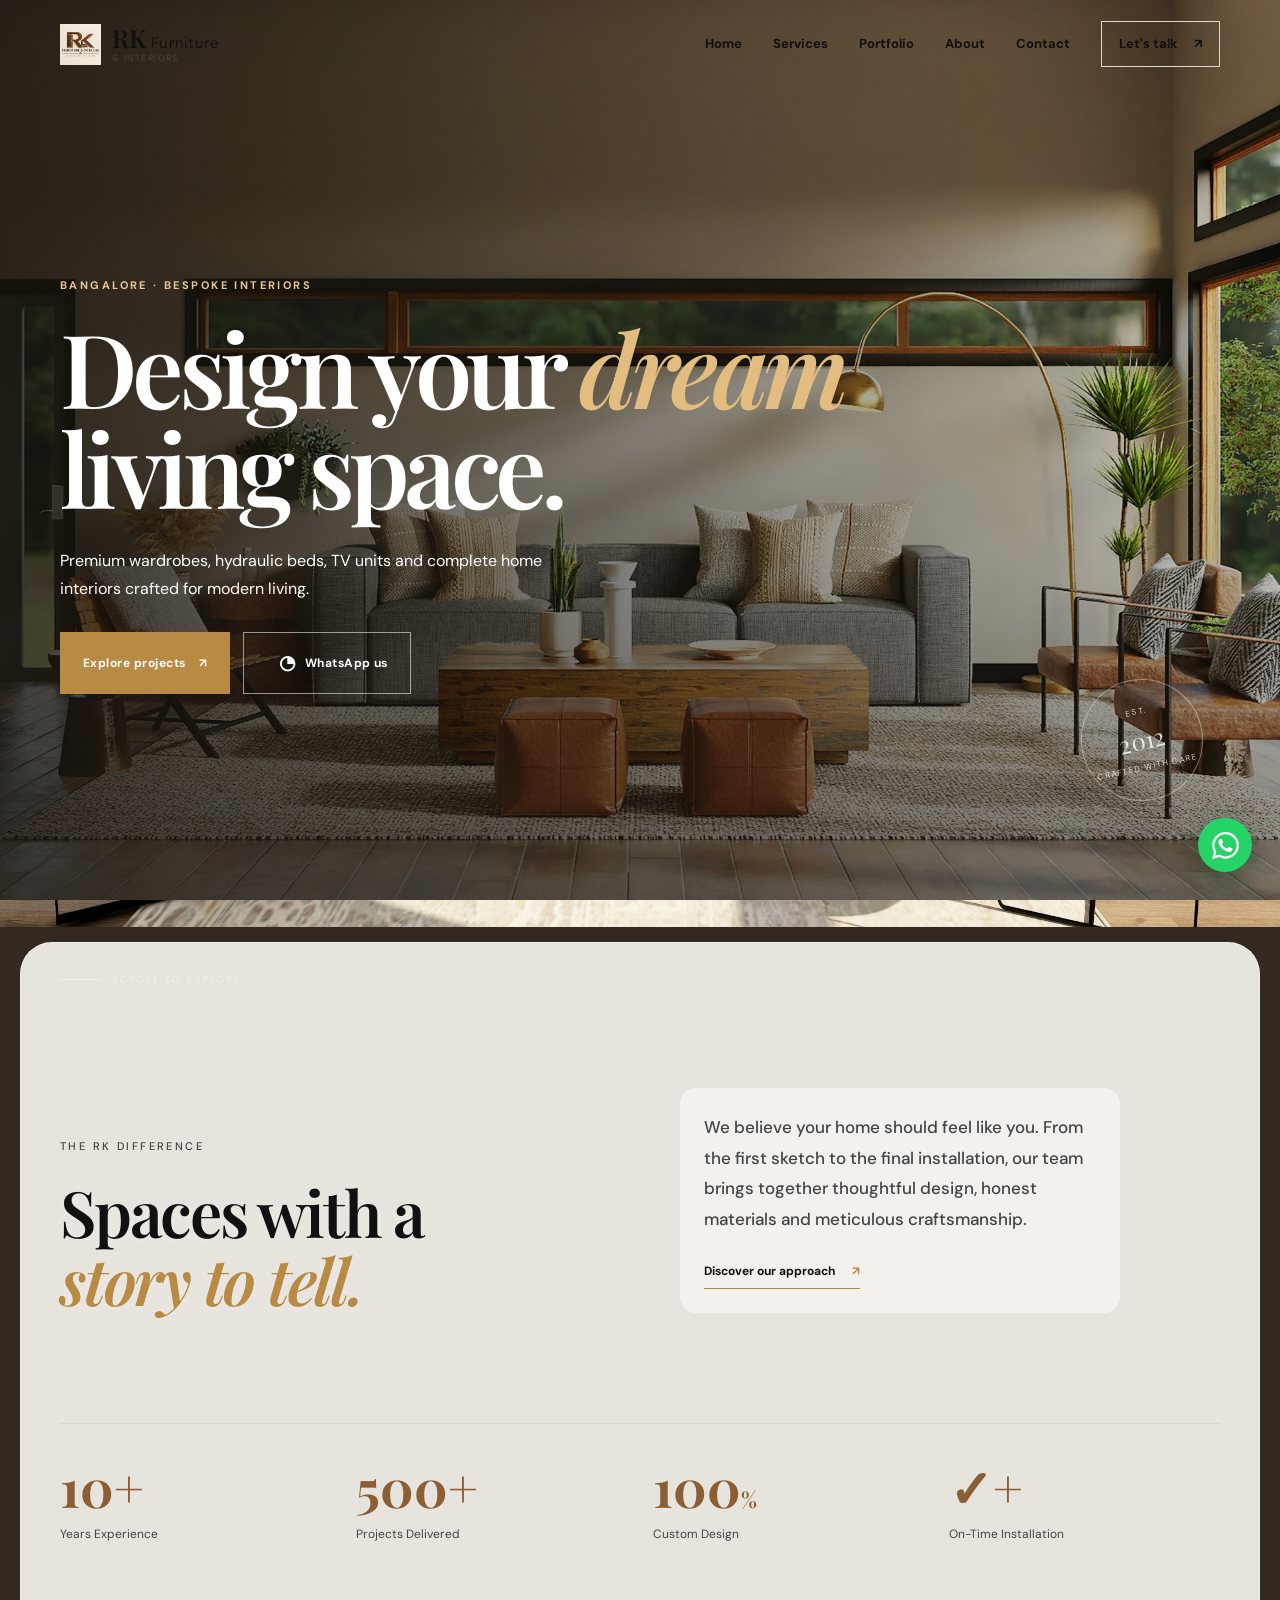
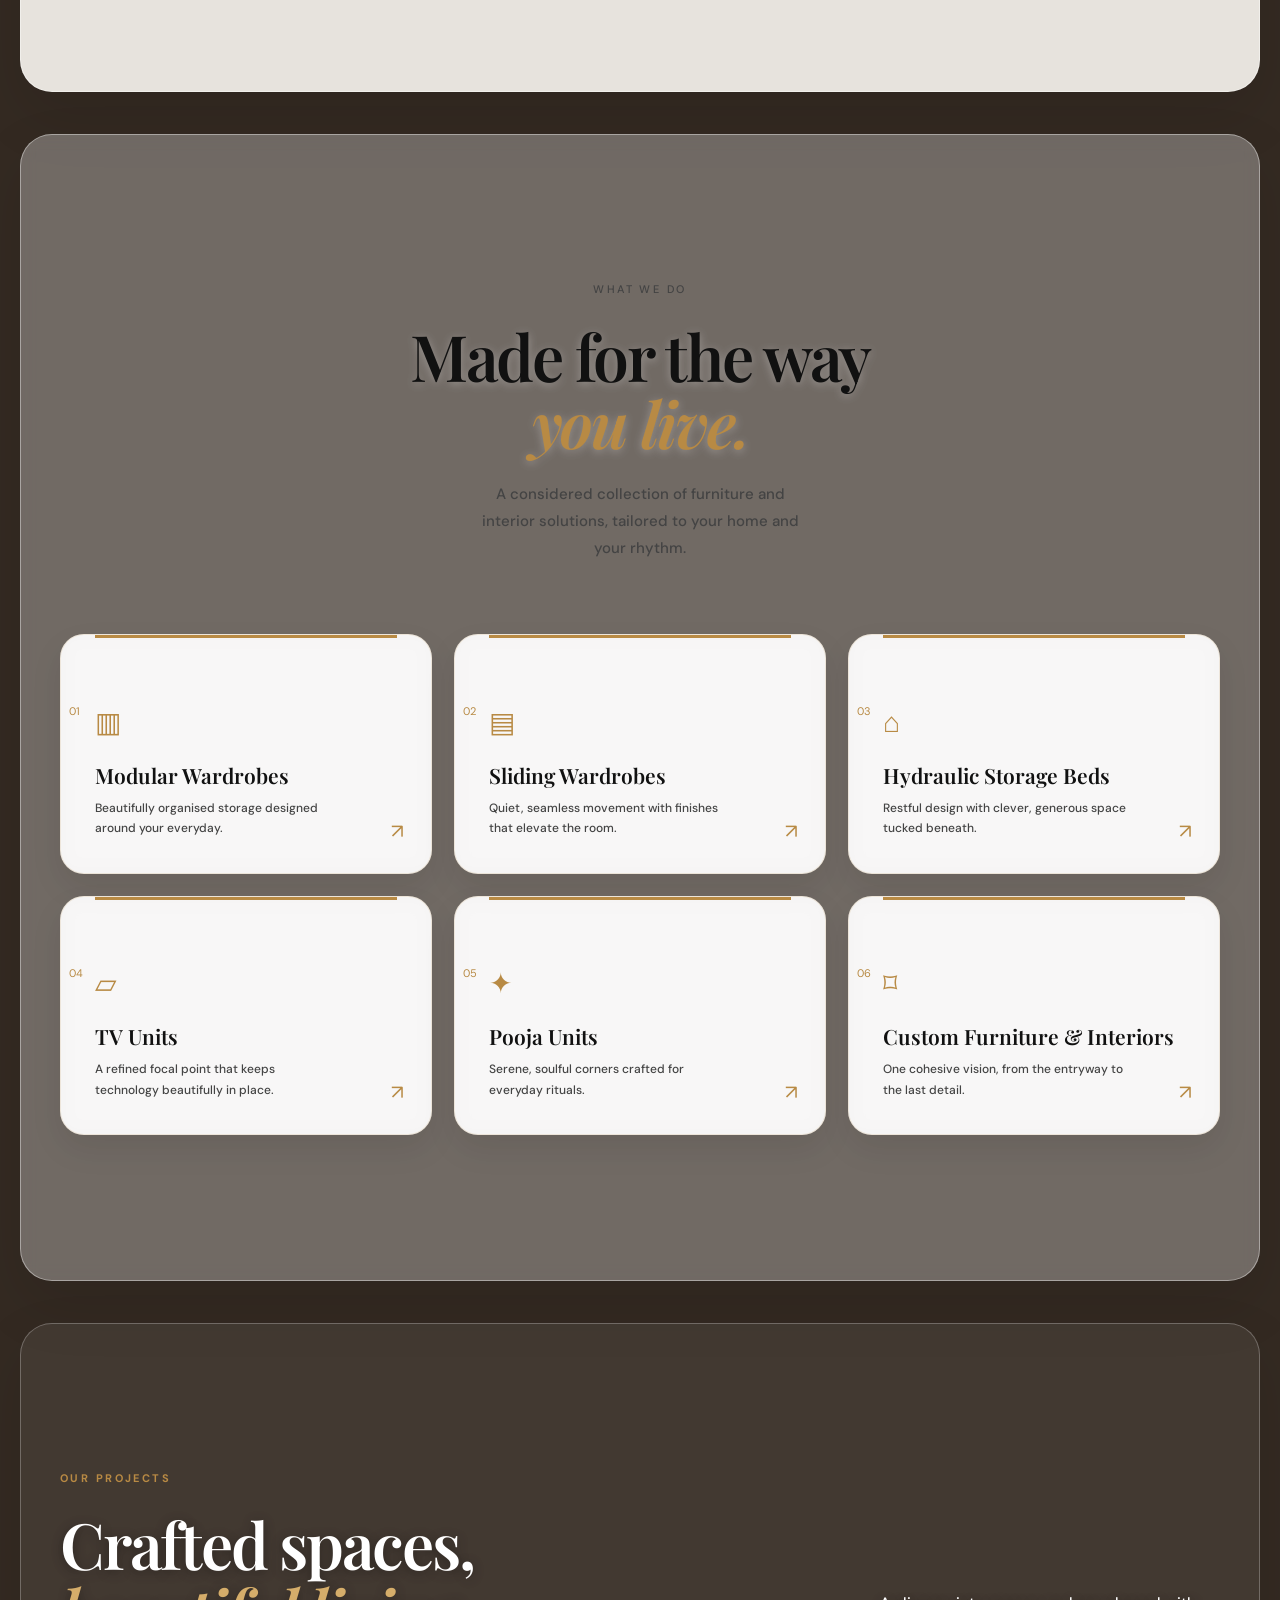
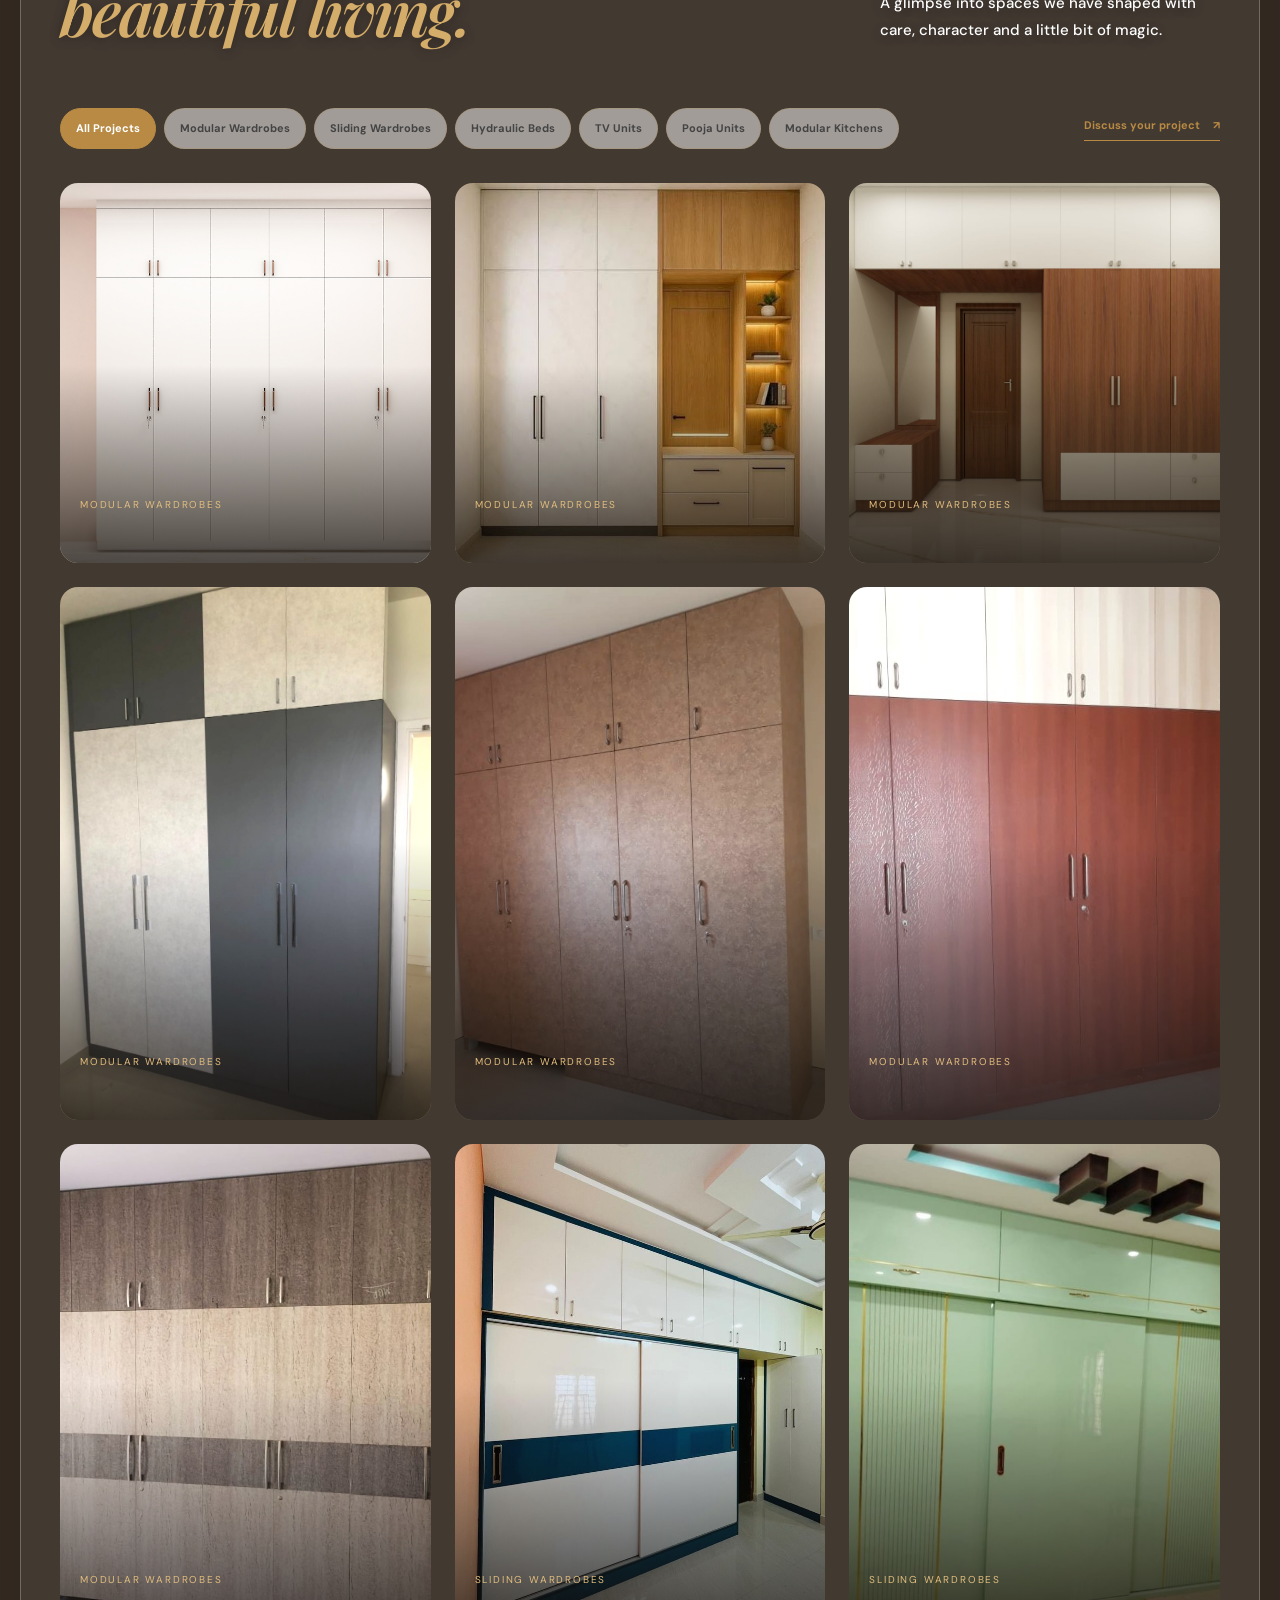
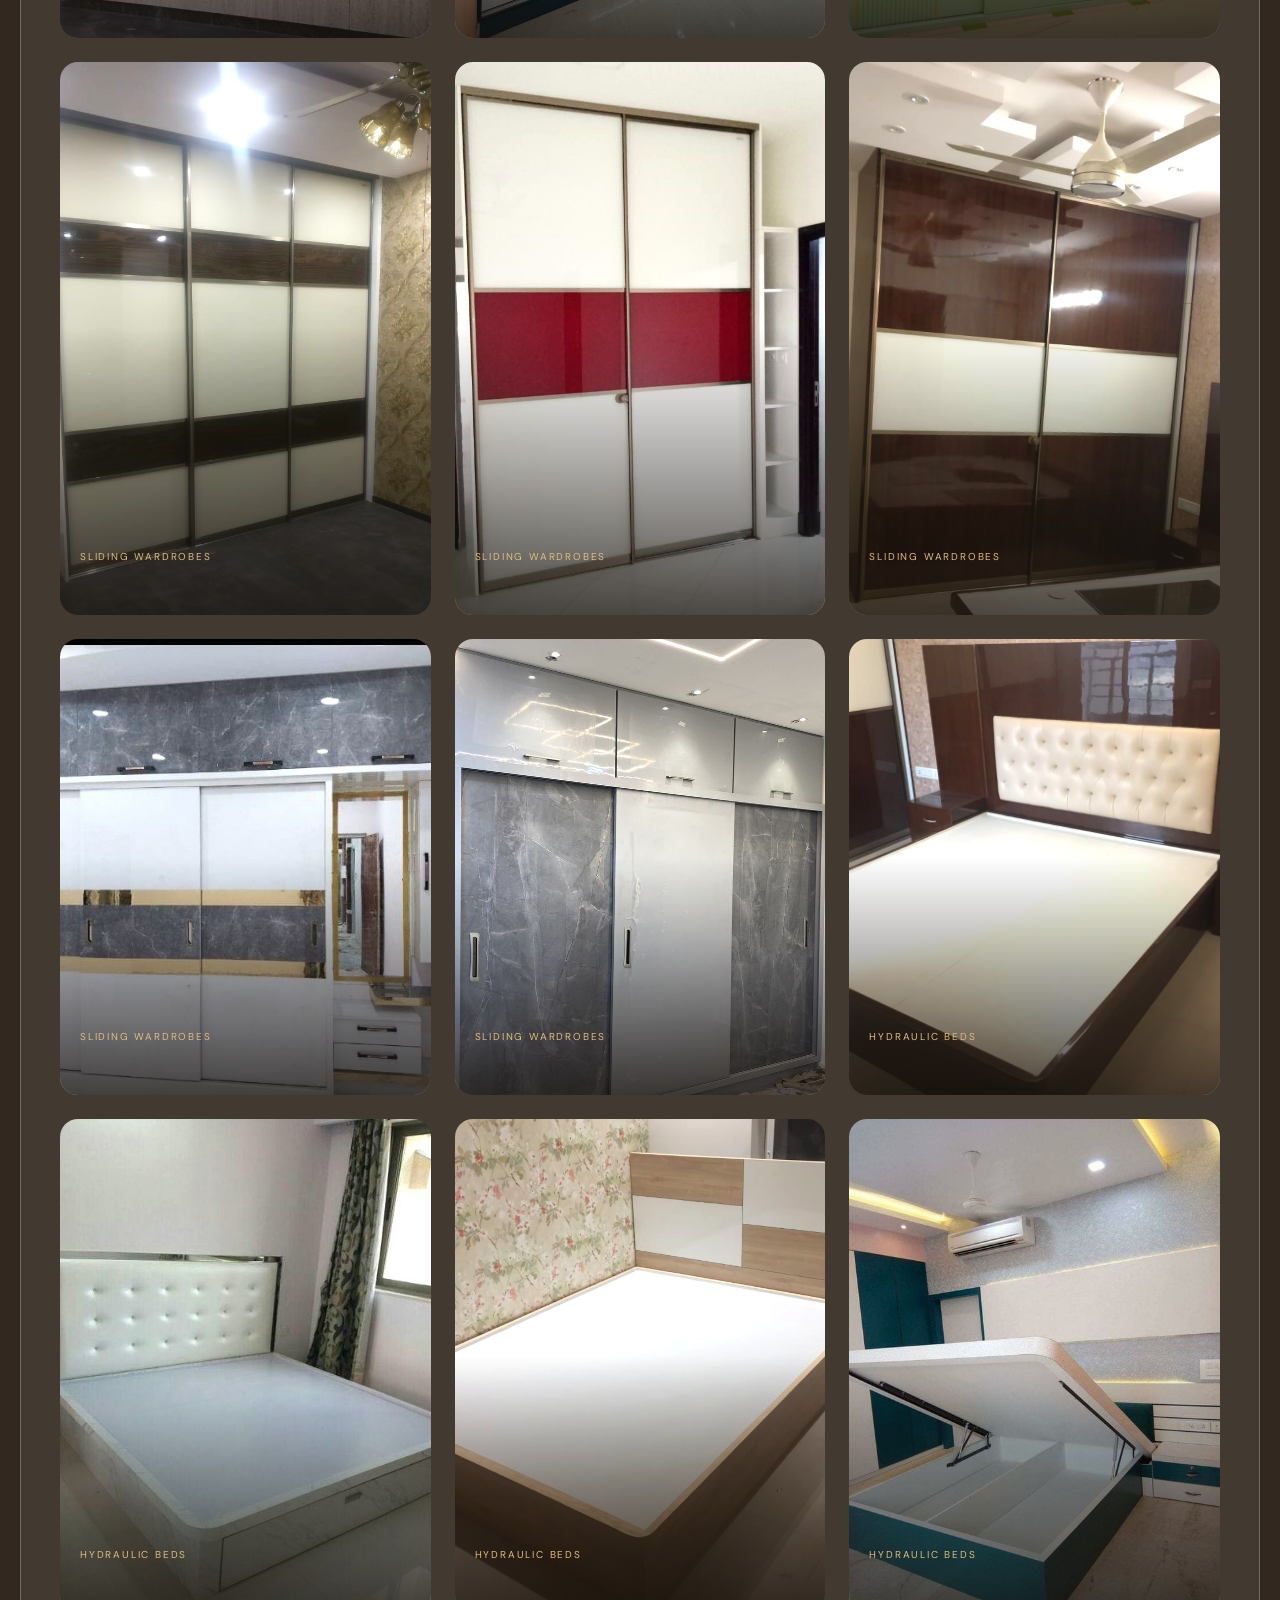
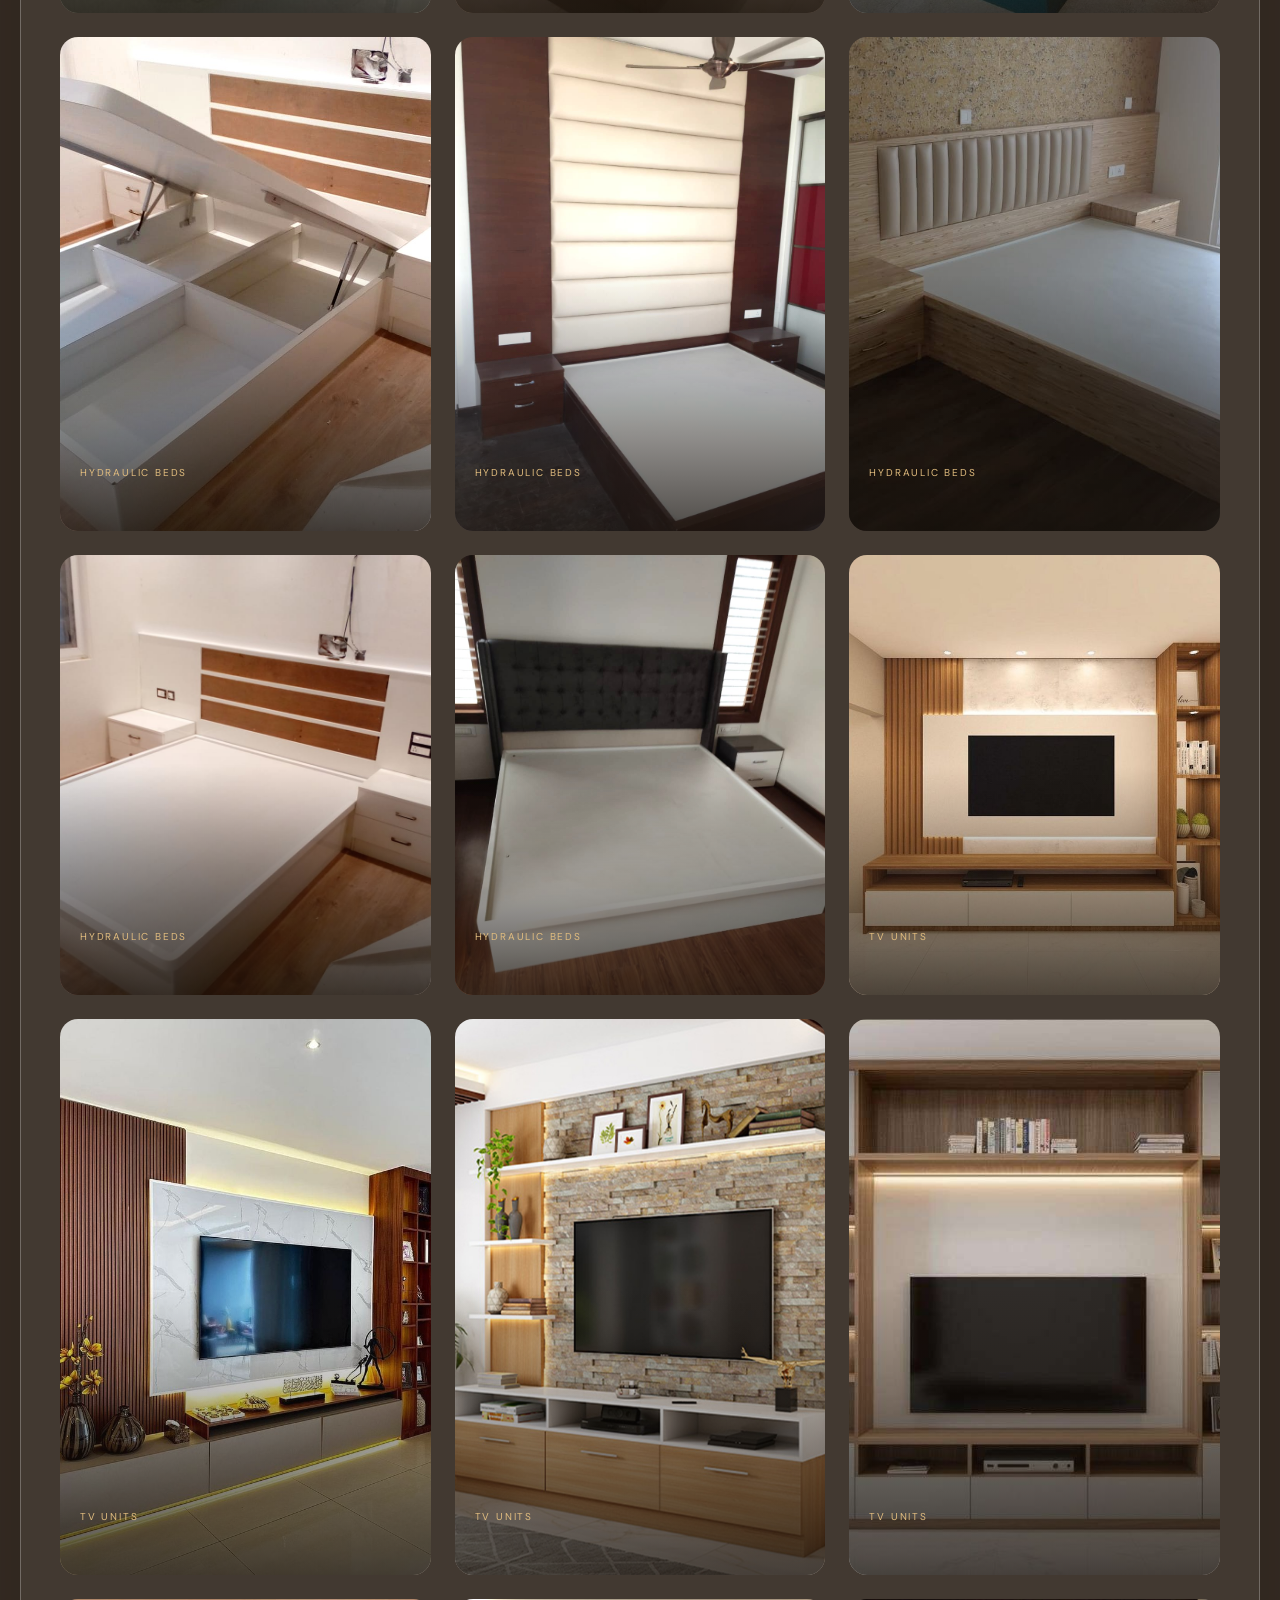
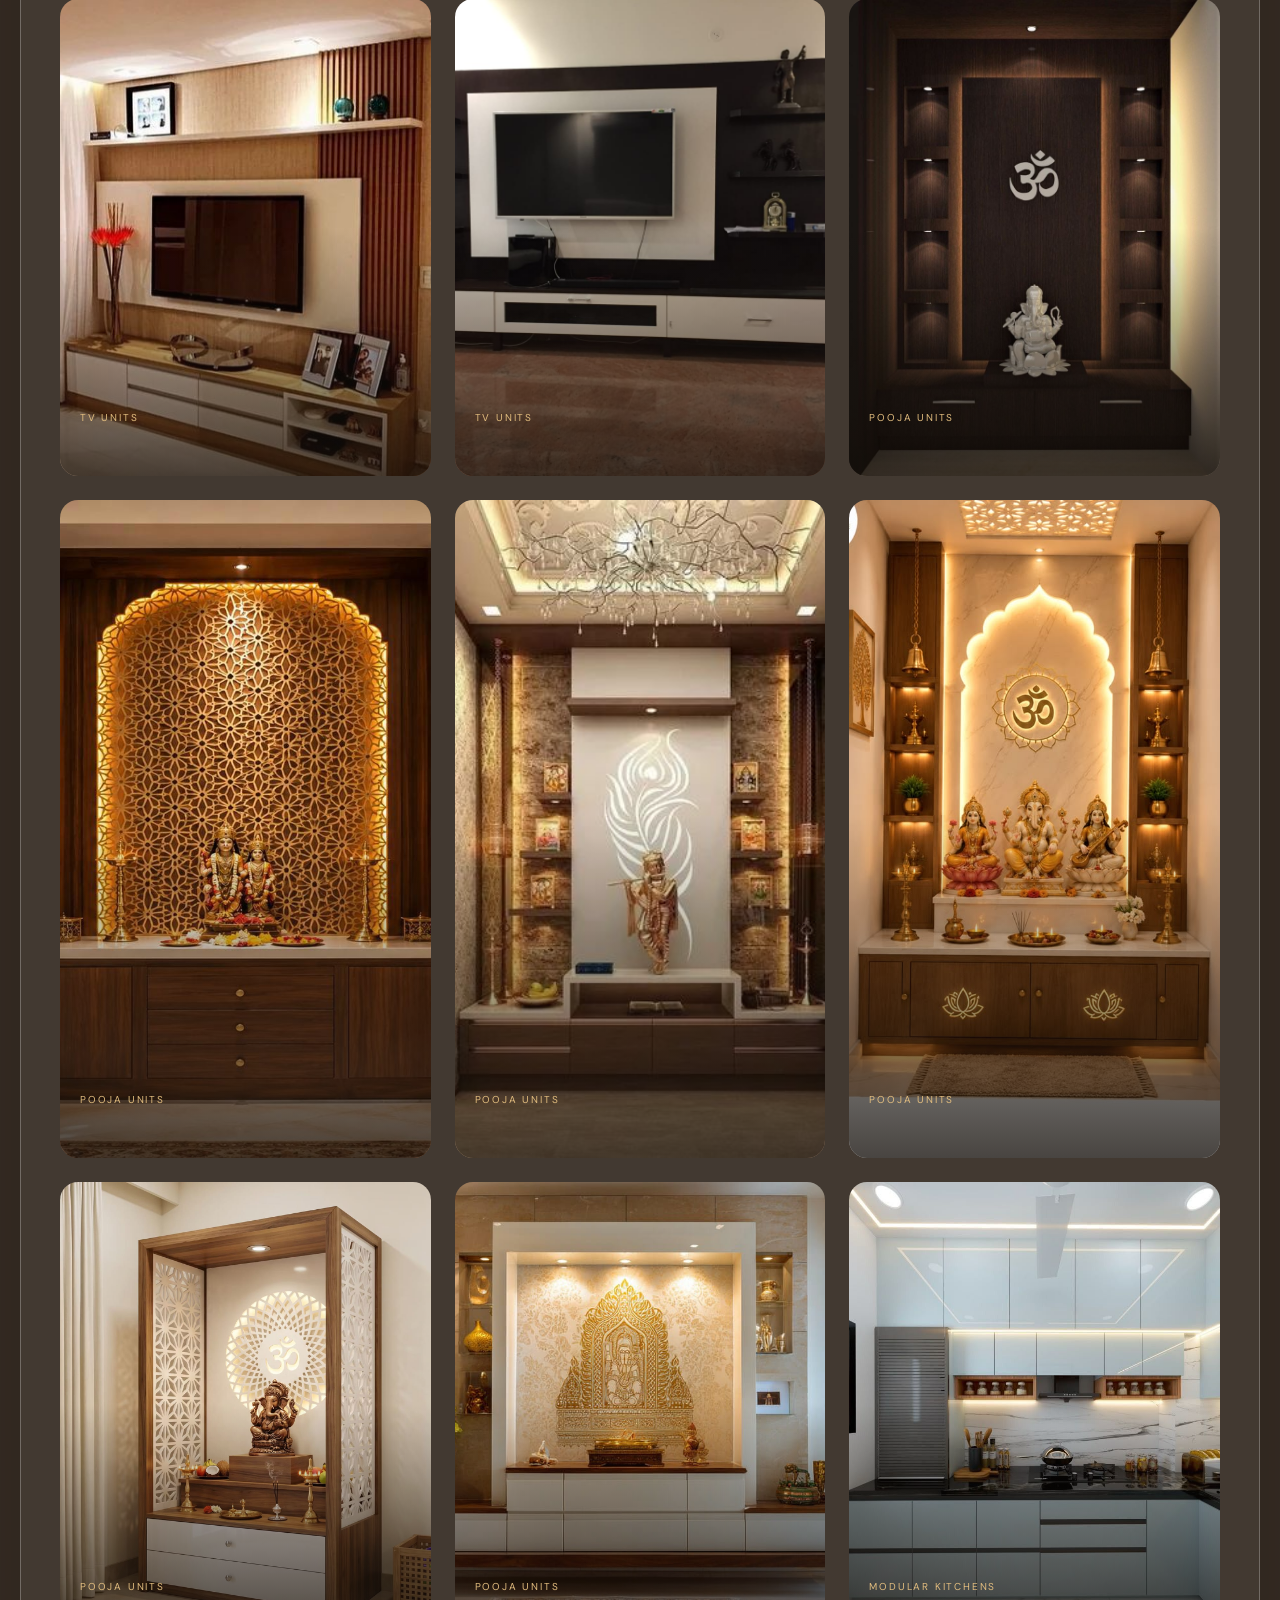
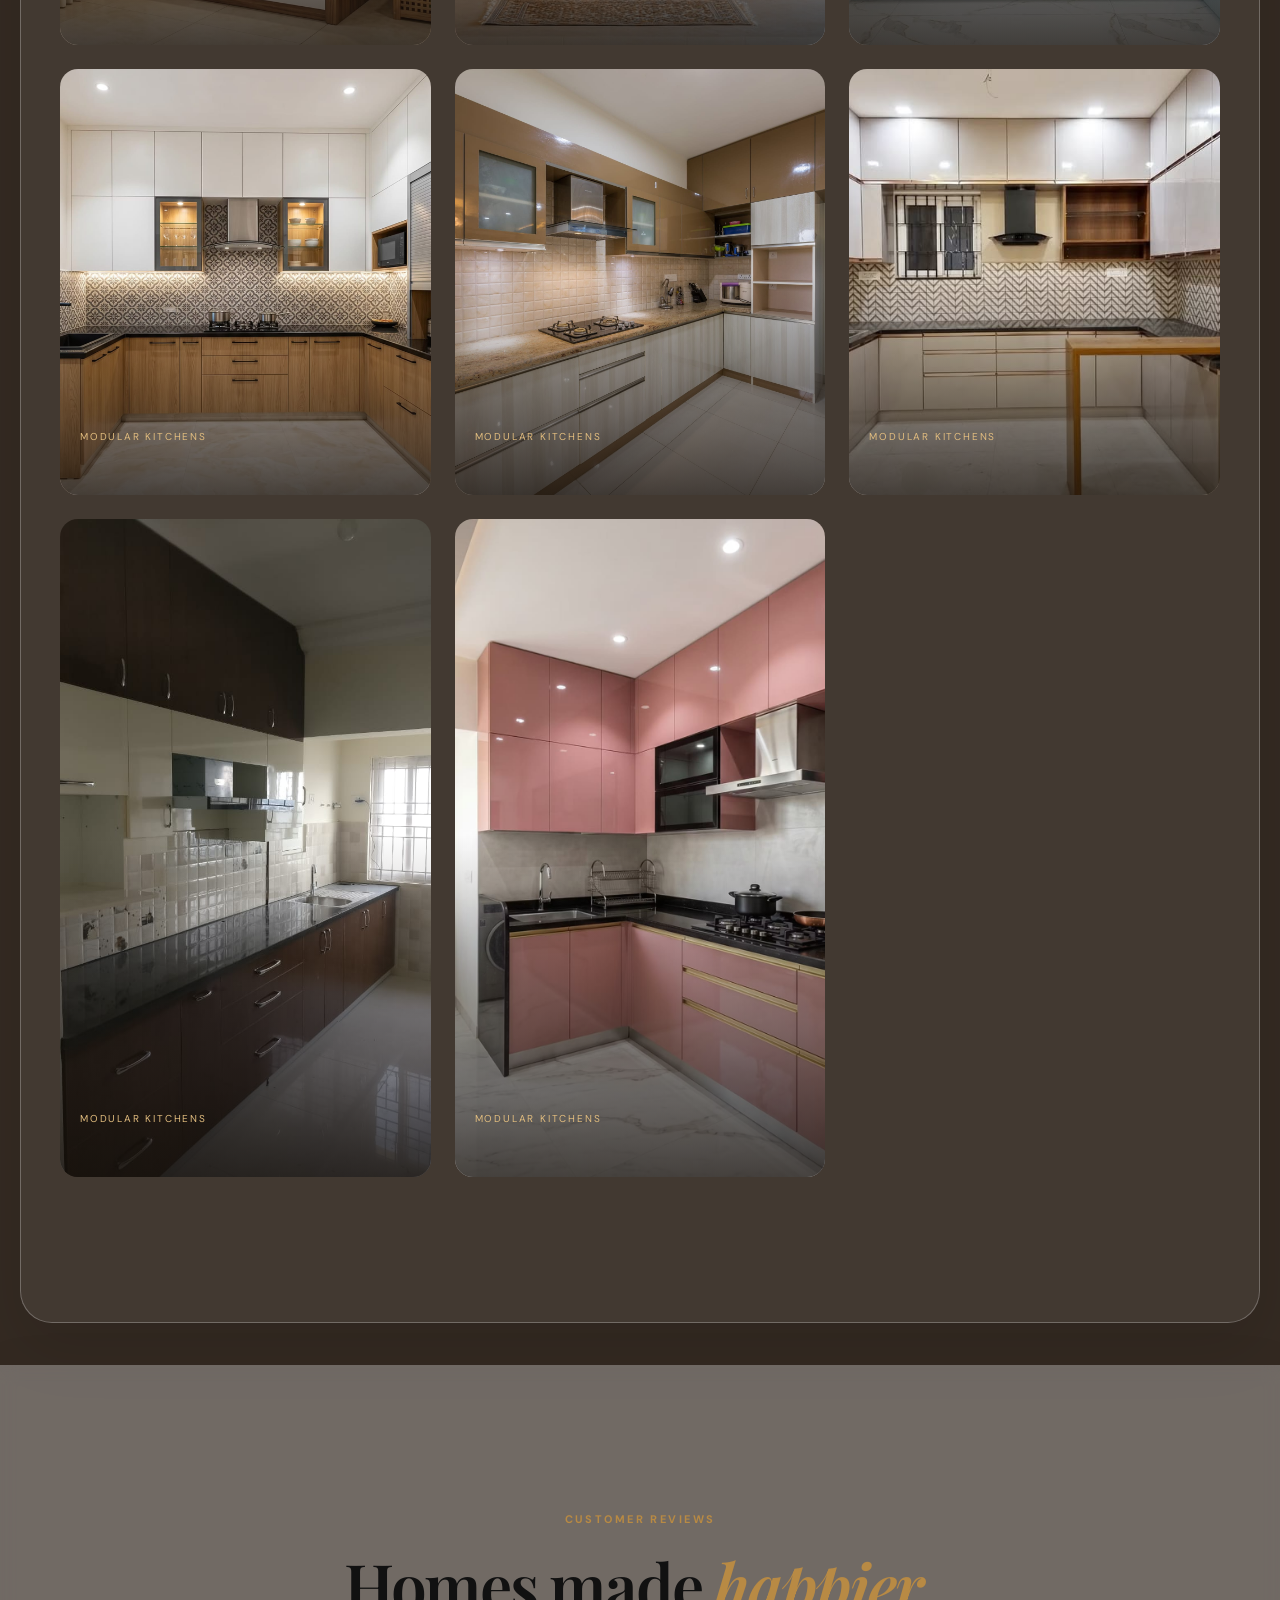
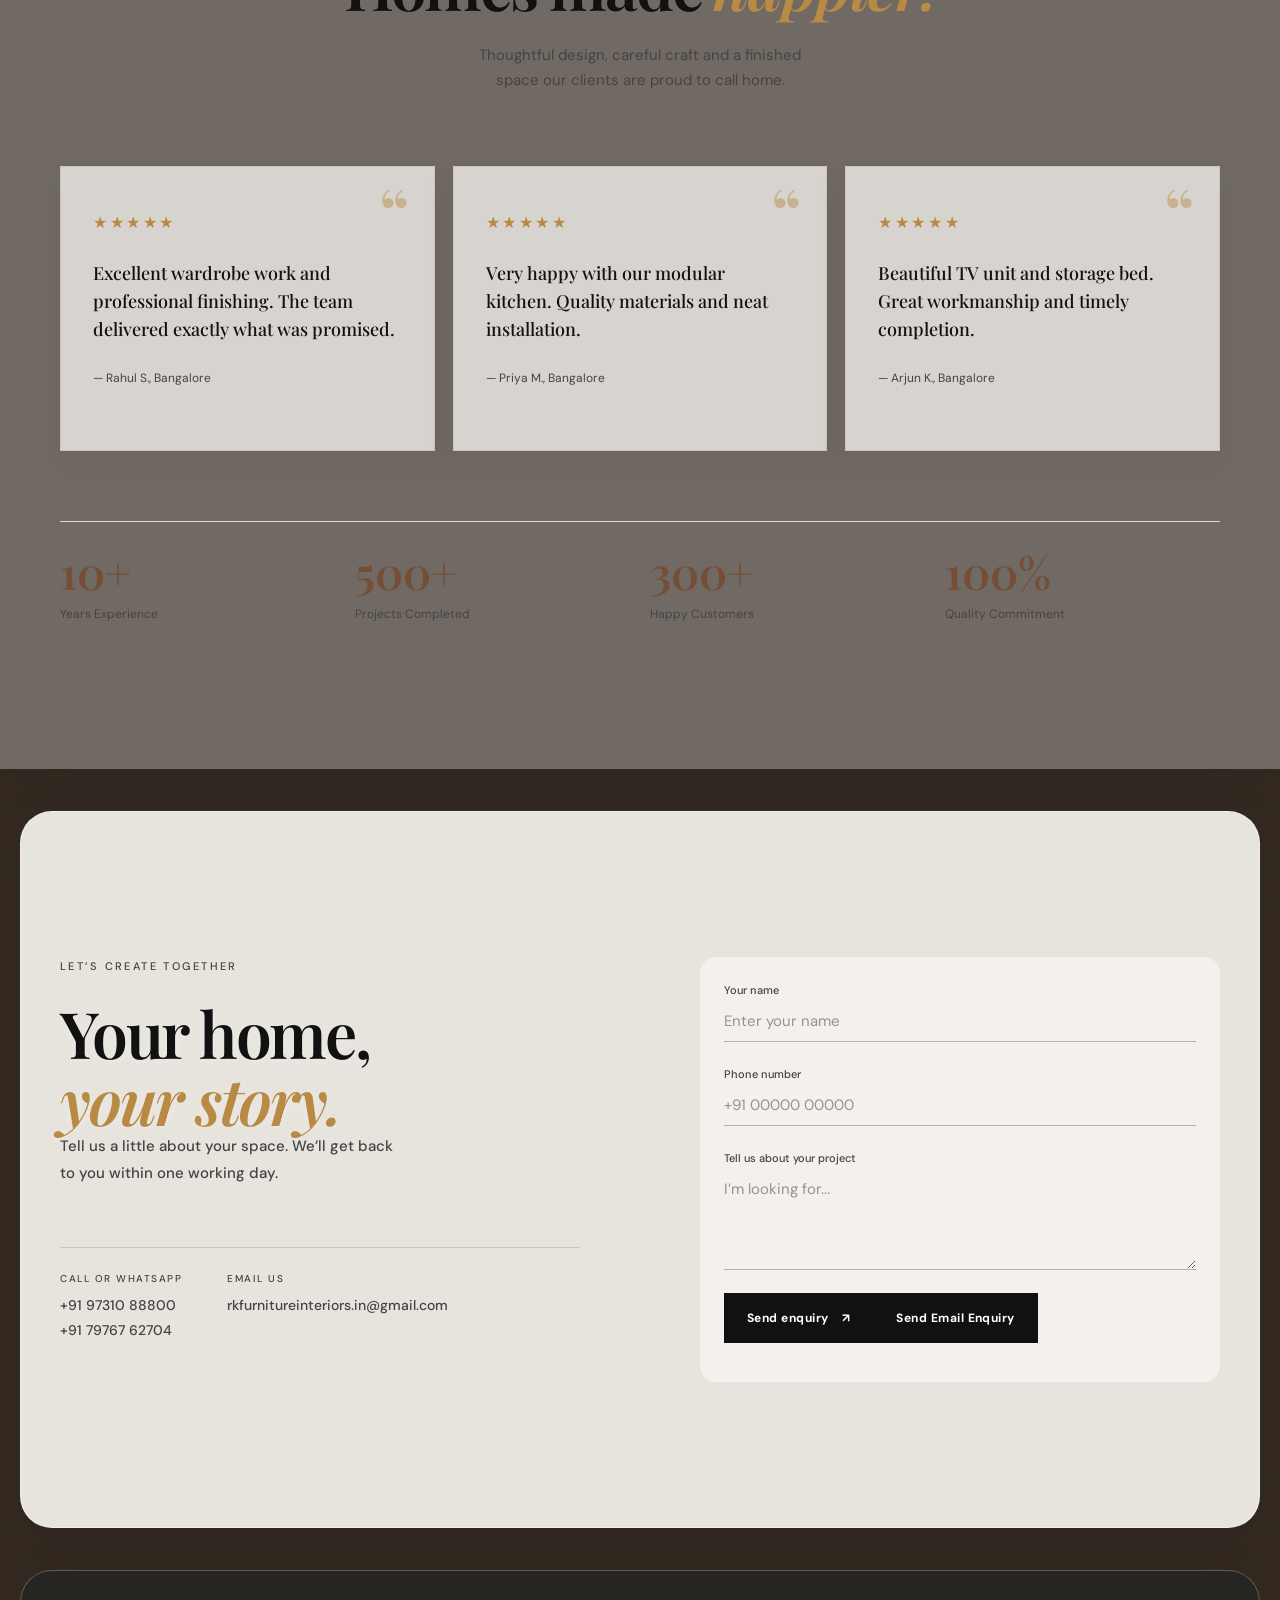
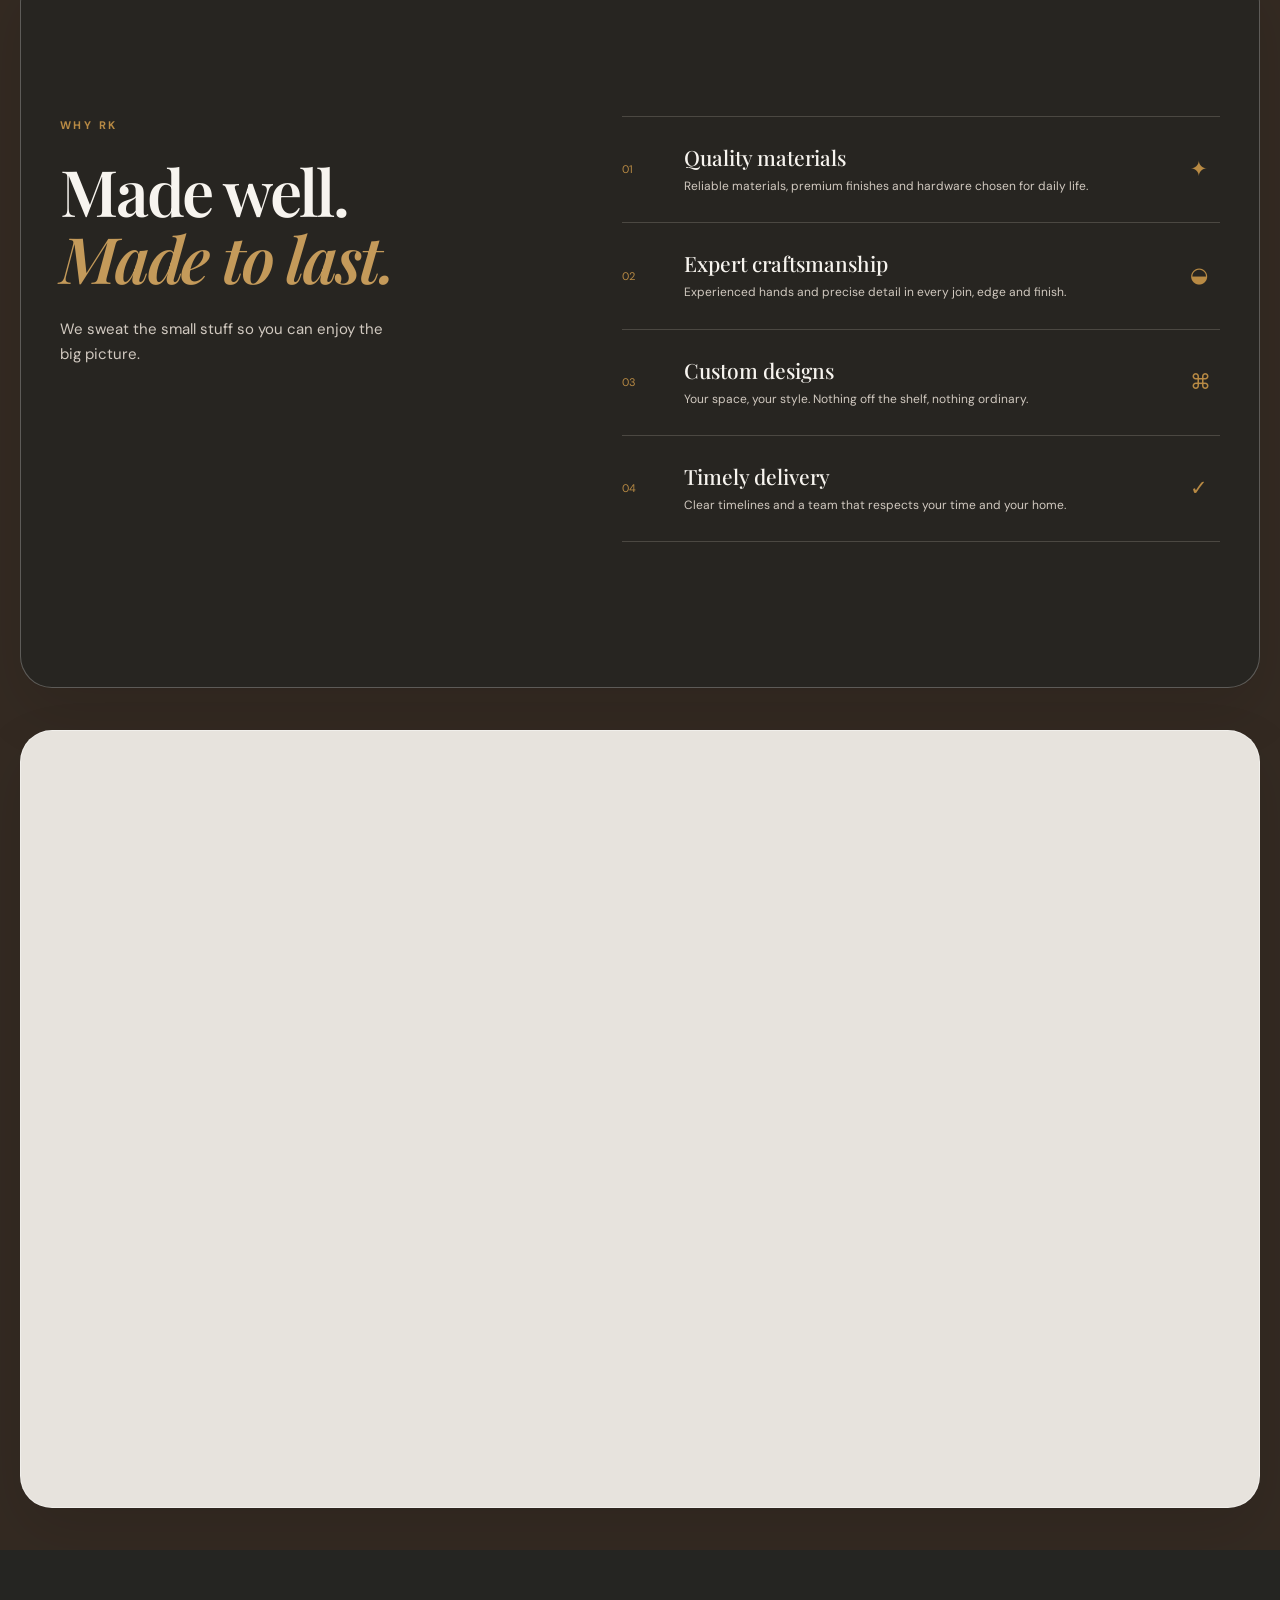
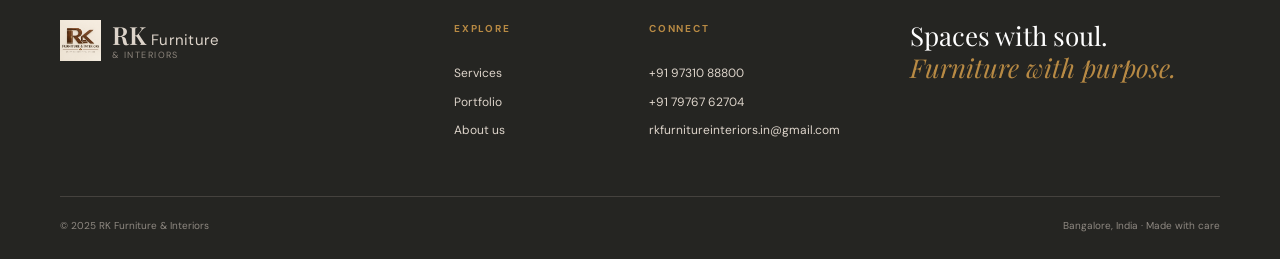
==== commit b3e28642: "Complete SEO improvements" ====
--- a/index.html
+++ b/index.html
@@ -8,9 +8,52 @@
   <link rel="icon" type="image/png" sizes="96x96" href="/favicon-96.png">
   <link rel="icon" type="image/png" sizes="192x192" href="/favicon-192.png">
   <link rel="apple-touch-icon" sizes="180x180" href="/apple-touch-icon.png">
-  <meta name="description" content="RK Furniture & Interiors creates premium, custom furniture and complete home interiors in Bangalore.">
+  <title>Custom Furniture &amp; Interiors in Bangalore | RK Furniture &amp; Interiors</title>
+  <meta name="description" content="RK Furniture &amp; Interiors creates custom furniture, modular kitchens, wardrobes, hydraulic beds, TV units and pooja units for homes in Bangalore.">
+  <link rel="canonical" href="https://rkfurnitureinteriors.in/">
+  <meta name="robots" content="index, follow">
   <meta name="theme-color" content="#f7f4ef">
-  <title>RK Furniture & Interiors | Crafted for Modern Living</title>
+  <meta property="og:type" content="website">
+  <meta property="og:title" content="Custom Furniture &amp; Interiors in Bangalore | RK Furniture &amp; Interiors">
+  <meta property="og:description" content="Custom furniture, modular kitchens, wardrobes, hydraulic beds, TV units and pooja units for homes in Bangalore.">
+  <meta property="og:url" content="https://rkfurnitureinteriors.in/">
+  <meta property="og:image" content="https://rkfurnitureinteriors.in/images/hero.jpg">
+  <meta name="twitter:card" content="summary_large_image">
+  <meta name="twitter:title" content="Custom Furniture &amp; Interiors in Bangalore | RK Furniture &amp; Interiors">
+  <meta name="twitter:description" content="Custom furniture, modular kitchens, wardrobes, hydraulic beds, TV units and pooja units for homes in Bangalore.">
+  <meta name="twitter:image" content="https://rkfurnitureinteriors.in/images/hero.jpg">
+  <script type="application/ld+json">
+    {
+      "@context": "https://schema.org",
+      "@type": "FurnitureStore",
+      "@id": "https://rkfurnitureinteriors.in/#business",
+      "name": "RK Furniture & Interiors",
+      "url": "https://rkfurnitureinteriors.in/",
+      "logo": "https://rkfurnitureinteriors.in/images/logo.png",
+      "email": "rkfurnitureinteriors.in@gmail.com",
+      "telephone": ["+919731088800", "+917976762704"],
+      "address": {
+        "@type": "PostalAddress",
+        "addressLocality": "Bangalore",
+        "addressRegion": "Karnataka",
+        "addressCountry": "IN"
+      },
+      "areaServed": {"@type": "City", "name": "Bangalore"},
+      "hasOfferCatalog": {
+        "@type": "OfferCatalog",
+        "name": "Furniture and interior services",
+        "itemListElement": [
+          {"@type": "Offer", "itemOffered": {"@type": "Service", "name": "Modular wardrobes"}},
+          {"@type": "Offer", "itemOffered": {"@type": "Service", "name": "Sliding wardrobes"}},
+          {"@type": "Offer", "itemOffered": {"@type": "Service", "name": "Modular kitchens"}},
+          {"@type": "Offer", "itemOffered": {"@type": "Service", "name": "Hydraulic storage beds"}},
+          {"@type": "Offer", "itemOffered": {"@type": "Service", "name": "TV units"}},
+          {"@type": "Offer", "itemOffered": {"@type": "Service", "name": "Pooja units"}},
+          {"@type": "Offer", "itemOffered": {"@type": "Service", "name": "Custom furniture"}}
+        ]
+      }
+    }
+  </script>
   <link rel="preconnect" href="https://fonts.googleapis.com">
   <link rel="preconnect" href="https://fonts.gstatic.com" crossorigin>
   <link href="https://fonts.googleapis.com/css2?family=DM+Sans:wght@400;500;600;700&family=Playfair+Display:wght@500;600;700&display=swap" rel="stylesheet">
@@ -85,12 +128,12 @@
           <p class="heading-copy">A considered collection of furniture and interior solutions, tailored to your home and your rhythm.</p>
         </div>
         <div class="service-grid">
-          <article class="service-card reveal"><span class="service-number">01</span><div class="service-icon">▥</div><h3>Modular Wardrobes</h3><p>Beautifully organised storage designed around your everyday.</p><a href="#contact" aria-label="Enquire about modular wardrobes">↗</a></article>
-          <article class="service-card reveal"><span class="service-number">02</span><div class="service-icon">▤</div><h3>Sliding Wardrobes</h3><p>Quiet, seamless movement with finishes that elevate the room.</p><a href="#contact" aria-label="Enquire about sliding wardrobes">↗</a></article>
-          <article class="service-card reveal"><span class="service-number">03</span><div class="service-icon">⌂</div><h3>Hydraulic Storage Beds</h3><p>Restful design with clever, generous space tucked beneath.</p><a href="#contact" aria-label="Enquire about hydraulic storage beds">↗</a></article>
-          <article class="service-card reveal"><span class="service-number">04</span><div class="service-icon">▱</div><h3>TV Units</h3><p>A refined focal point that keeps technology beautifully in place.</p><a href="#contact" aria-label="Enquire about TV units">↗</a></article>
-          <article class="service-card reveal"><span class="service-number">05</span><div class="service-icon">✦</div><h3>Pooja Units</h3><p>Serene, soulful corners crafted for everyday rituals.</p><a href="#contact" aria-label="Enquire about pooja units">↗</a></article>
-          <article class="service-card featured reveal"><span class="service-number">06</span><div class="service-icon">⌑</div><h3>Complete Home Interiors</h3><p>One cohesive vision, from the entryway to the last detail.</p><a href="#contact" aria-label="Enquire about complete home interiors">↗</a></article>
+          <article class="service-card reveal"><span class="service-number">01</span><div class="service-icon">▥</div><h3>Modular Wardrobes</h3><p>Beautifully organised storage designed around your everyday.</p><a href="services/modular-wardrobes.html" aria-label="Explore modular wardrobes">↗</a></article>
+          <article class="service-card reveal"><span class="service-number">02</span><div class="service-icon">▤</div><h3>Sliding Wardrobes</h3><p>Quiet, seamless movement with finishes that elevate the room.</p><a href="services/sliding-wardrobes.html" aria-label="Explore sliding wardrobes">↗</a></article>
+          <article class="service-card reveal"><span class="service-number">03</span><div class="service-icon">⌂</div><h3>Hydraulic Storage Beds</h3><p>Restful design with clever, generous space tucked beneath.</p><a href="services/hydraulic-beds.html" aria-label="Explore hydraulic storage beds">↗</a></article>
+          <article class="service-card reveal"><span class="service-number">04</span><div class="service-icon">▱</div><h3>TV Units</h3><p>A refined focal point that keeps technology beautifully in place.</p><a href="services/tv-units.html" aria-label="Explore TV units">↗</a></article>
+          <article class="service-card reveal"><span class="service-number">05</span><div class="service-icon">✦</div><h3>Pooja Units</h3><p>Serene, soulful corners crafted for everyday rituals.</p><a href="services/pooja-units.html" aria-label="Explore pooja units">↗</a></article>
+          <article class="service-card featured reveal"><span class="service-number">06</span><div class="service-icon">⌑</div><h3>Custom Furniture &amp; Interiors</h3><p>One cohesive vision, from the entryway to the last detail.</p><a href="services/custom-furniture.html" aria-label="Explore custom furniture and interiors">↗</a></article>
         </div>
       </div>
     </section>
--- a/style.css
+++ b/style.css
@@ -89,6 +89,8 @@
 @media(max-width:900px){.section-pad{padding:105px 0}.intro,.services,.portfolio,.why,.process,.contact{margin-top:28px;margin-bottom:28px}}
 @media(max-width:560px){.section-pad{padding:88px 0}.intro,.services,.portfolio,.why,.process,.contact{width:calc(100% - 24px);margin-top:18px;margin-bottom:18px}}
 
+.service-page{min-height:100vh;background:var(--cream);padding:150px 0 90px}.service-page .container{max-width:1000px}.service-page-header{display:grid;grid-template-columns:1.1fr .9fr;gap:60px;align-items:center;margin-bottom:65px}.service-page h1{font:600 clamp(42px,6vw,76px)/1.05 var(--serif);letter-spacing:-.04em}.service-page h1 em{color:var(--gold);font-style:italic}.service-page-intro{color:var(--muted);font-size:17px;max-width:480px;margin-top:25px}.service-page-image{width:100%;height:350px;object-fit:cover;border-radius:18px;box-shadow:0 24px 60px rgba(63,45,28,.14)}.service-page h2{font:600 clamp(30px,4vw,48px)/1.1 var(--serif);margin-bottom:18px}.service-page p{color:var(--muted);max-width:720px}.service-page-content{display:grid;grid-template-columns:1fr 1fr;gap:55px;margin-bottom:55px}.service-page-list{display:grid;gap:14px;margin-top:22px;padding:0;list-style:none}.service-page-list li{border-top:1px solid var(--line);padding:14px 0;color:var(--muted)}.service-page-links{display:flex;flex-wrap:wrap;gap:16px;align-items:center;margin-top:28px}.service-page-links a:not(.button){border-bottom:1px solid var(--gold);padding-bottom:5px;font-size:13px;font-weight:700}.service-page-contact{background:rgba(255,255,255,.65);padding:30px;border:1px solid rgba(177,138,83,.25);margin-top:55px}.service-page-contact p{margin:8px 0}.service-page-contact a{color:var(--brown);font-weight:700}@media(max-width:760px){.service-page{padding:120px 0 65px}.service-page-header,.service-page-content{grid-template-columns:1fr;gap:35px}.service-page-image{height:280px}}
+
 /* Reviews carry the same warm glass finish while giving each client story room to breathe. */
 .reviews{background:rgba(255,255,255,.3);backdrop-filter:blur(8px);-webkit-backdrop-filter:blur(8px);margin:42px 0;box-shadow:0 24px 60px rgba(0,0,0,.1)}
 .review-grid{display:grid;grid-template-columns:repeat(3,1fr);gap:18px;margin-top:72px}
